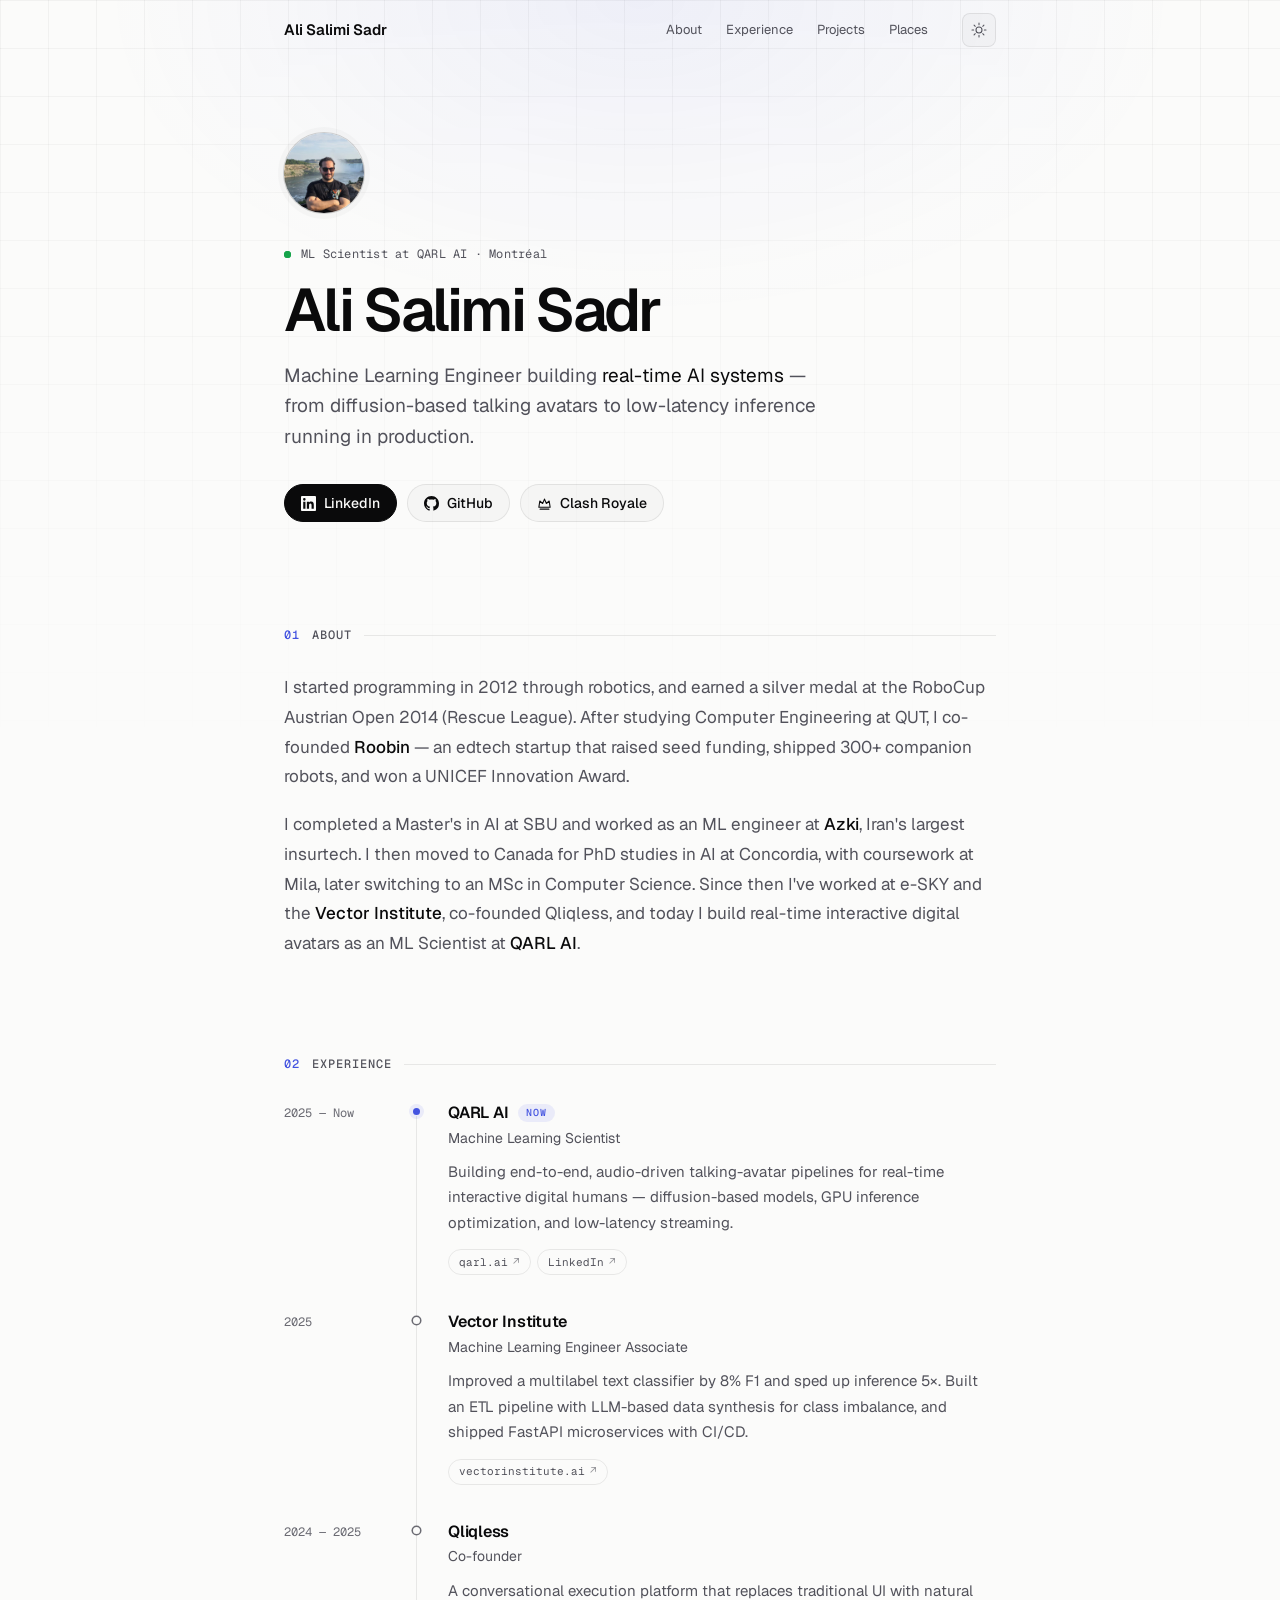
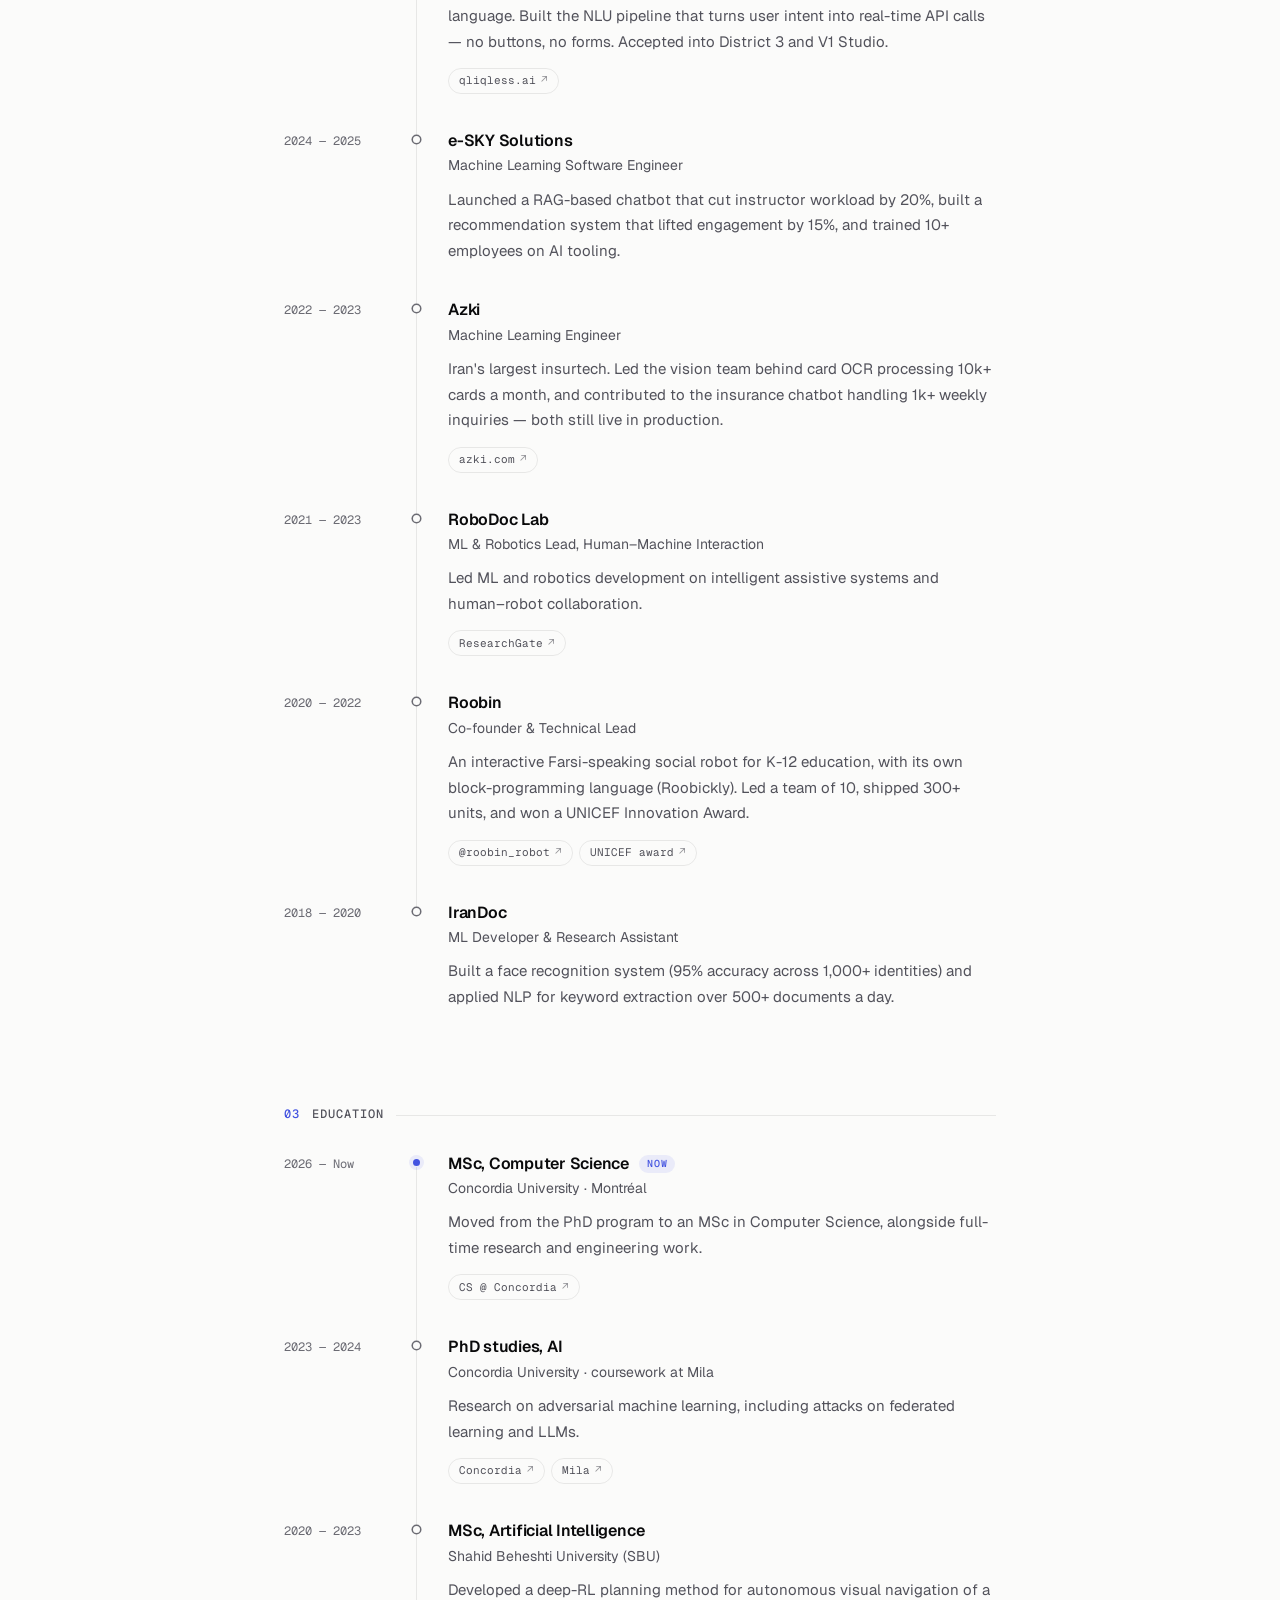
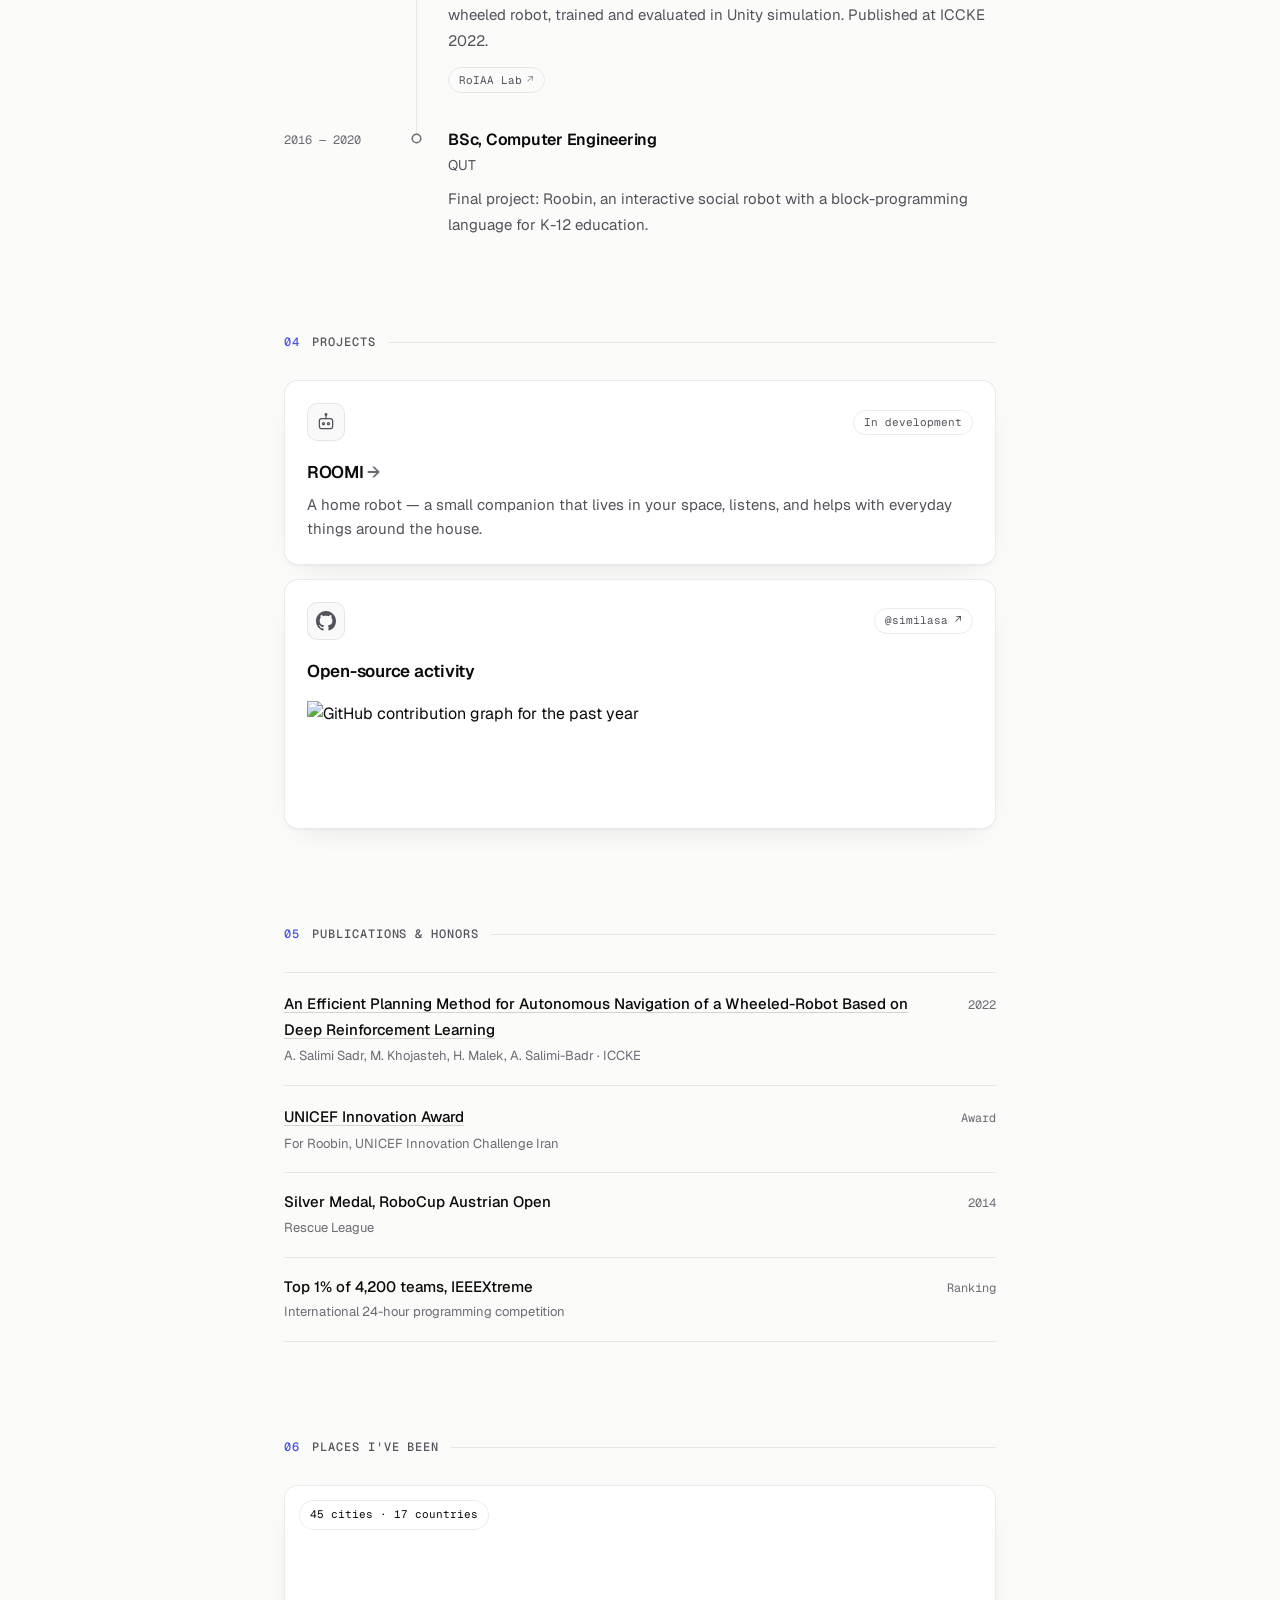
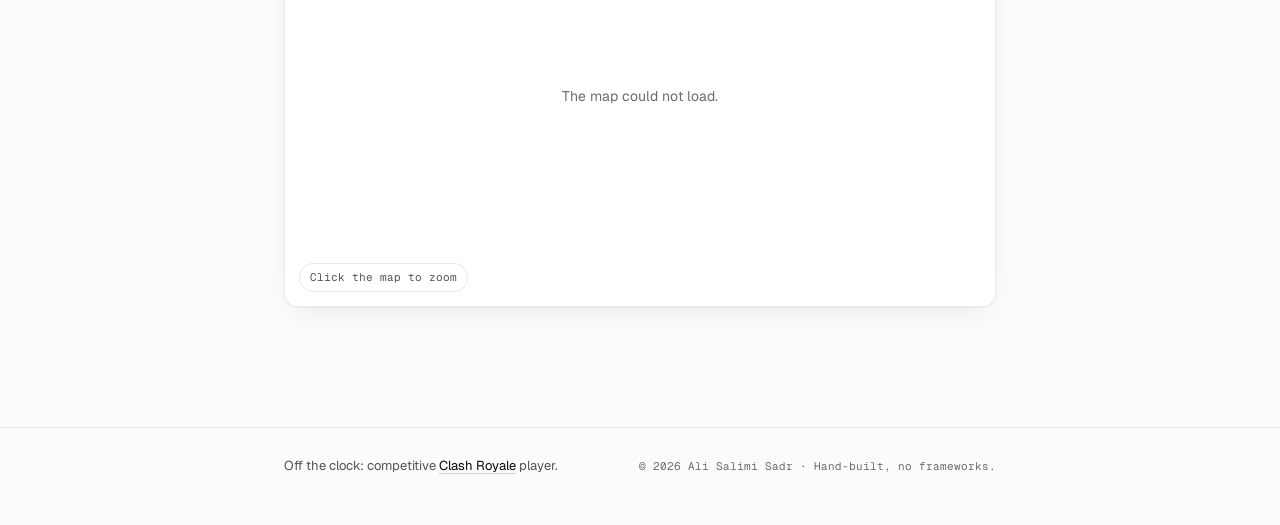
==== index.html @ 5fb998d2 "Put the Clash Royale link back in the hero Co-Authored-By: Claude Opus 5.5 <noreply@anthropic.com>" ====
<!DOCTYPE html>
<html lang="en">
<head>
  <meta charset="UTF-8" />
  <meta name="viewport" content="width=device-width, initial-scale=1.0" />
  <meta name="theme-color" content="#09090b" />
  <script src="theme.js"></script>

  <title>Ali Salimi Sadr — Machine Learning Engineer</title>
  <meta name="description" content="Ali Salimi Sadr is a Machine Learning Engineer building real-time AI systems — interactive avatars, low-latency inference, and production ML." />
  <meta name="author" content="Ali Salimi Sadr" />
  <meta name="robots" content="index, follow" />
  <link rel="canonical" href="https://similas.github.io/" />
  <link rel="icon" href="favicon.svg" type="image/svg+xml" />

  <meta property="og:title" content="Ali Salimi Sadr — Machine Learning Engineer" />
  <meta property="og:description" content="Building real-time AI systems — interactive avatars, low-latency inference, and production ML." />
  <meta property="og:type" content="website" />
  <meta property="og:url" content="https://similas.github.io/" />
  <meta property="og:site_name" content="Ali Salimi Sadr" />
  <meta property="og:image" content="https://similas.github.io/photo.jpg" />
  <meta name="twitter:card" content="summary" />
  <meta name="twitter:title" content="Ali Salimi Sadr — Machine Learning Engineer" />
  <meta name="twitter:description" content="Building real-time AI systems — interactive avatars, low-latency inference, and production ML." />
  <meta name="twitter:image" content="https://similas.github.io/photo.jpg" />

  <link rel="preconnect" href="https://fonts.googleapis.com" />
  <link rel="preconnect" href="https://fonts.gstatic.com" crossorigin />
  <link rel="stylesheet" href="https://fonts.googleapis.com/css2?family=Geist:wght@400;500;600;700&family=Geist+Mono:wght@400;500&display=swap" />
  <link rel="stylesheet" href="https://cdnjs.cloudflare.com/ajax/libs/leaflet/1.9.4/leaflet.min.css" />
  <link rel="stylesheet" href="styles.css" />

  <script type="application/ld+json">
  {
    "@context": "https://schema.org",
    "@type": "Person",
    "name": "Ali Salimi Sadr",
    "url": "https://similas.github.io/",
    "image": "https://similas.github.io/photo.jpg",
    "jobTitle": "Machine Learning Scientist",
    "worksFor": { "@type": "Organization", "name": "QARL AI", "url": "https://www.qarl.ai/" },
    "alumniOf": ["Shahid Beheshti University", "Concordia University"],
    "sameAs": [
      "https://github.com/similasa",
      "https://www.linkedin.com/in/ali-salimi-sadr"
    ],
    "knowsAbout": ["Machine Learning", "Real-time AI Systems", "Low-latency Inference", "Production ML", "Talking Avatars", "Diffusion Models"]
  }
  </script>
</head>
<body>

  <a class="skip-link" href="#main">Skip to content</a>

  <header class="nav">
    <div class="wrap nav-inner">
      <a class="nav-name" href="#top">Ali Salimi Sadr</a>
      <nav class="nav-links" aria-label="Sections">
        <a href="#about">About</a>
        <a href="#experience">Experience</a>
        <a href="#projects">Projects</a>
        <a href="#places">Places</a>
      </nav>
      <button class="icon-btn theme-toggle" id="themeToggle" type="button" aria-label="Toggle color theme">
        <svg class="icon-sun" width="16" height="16" viewBox="0 0 24 24" fill="none" stroke="currentColor" stroke-width="1.6" stroke-linecap="round" stroke-linejoin="round" aria-hidden="true"><circle cx="12" cy="12" r="4.5"/><path d="M12 1.5v2.5M12 20v2.5M4.6 4.6l1.8 1.8M17.6 17.6l1.8 1.8M1.5 12H4M20 12h2.5M4.6 19.4l1.8-1.8M17.6 6.4l1.8-1.8"/></svg>
        <svg class="icon-moon" width="16" height="16" viewBox="0 0 24 24" fill="none" stroke="currentColor" stroke-width="1.6" stroke-linecap="round" stroke-linejoin="round" aria-hidden="true"><path d="M21 12.79A9 9 0 1 1 11.21 3 7 7 0 0 0 21 12.79z"/></svg>
      </button>
    </div>
  </header>

  <main id="main" class="wrap">

    <!-- Hero -->
    <section class="hero" id="top">
      <img class="hero-avatar" src="photo.jpg" alt="Portrait of Ali Salimi Sadr" width="80" height="80" />
      <p class="status"><span class="live-dot" aria-hidden="true"></span>ML Scientist at QARL AI · Montréal</p>
      <h1>Ali Salimi Sadr</h1>
      <p class="hero-lede">
        Machine Learning Engineer building <em>real-time AI systems</em> — from diffusion-based
        talking avatars to low-latency inference running in production.
      </p>
      <div class="hero-actions">
        <a class="btn btn-primary" href="https://www.linkedin.com/in/ali-salimi-sadr" target="_blank" rel="noreferrer">
          <svg width="15" height="15" viewBox="0 0 24 24" fill="currentColor" aria-hidden="true"><path d="M20.447 20.452h-3.554v-5.569c0-1.328-.027-3.037-1.852-3.037-1.853 0-2.136 1.445-2.136 2.939v5.667H9.351V9h3.414v1.561h.046c.477-.9 1.637-1.85 3.37-1.85 3.601 0 4.267 2.37 4.267 5.455v6.286zM5.337 7.433a2.062 2.062 0 0 1-2.063-2.065 2.064 2.064 0 1 1 2.063 2.065zm1.782 13.019H3.555V9h3.564v11.452zM22.225 0H1.771C.792 0 0 .774 0 1.729v20.542C0 23.227.792 24 1.771 24h20.451C23.2 24 24 23.227 24 22.271V1.729C24 .774 23.2 0 22.222 0h.003z"/></svg>
          LinkedIn
        </a>
        <a class="btn" href="https://github.com/similasa" target="_blank" rel="noreferrer">
          <svg width="15" height="15" viewBox="0 0 24 24" fill="currentColor" aria-hidden="true"><path d="M12 0C5.37 0 0 5.37 0 12c0 5.31 3.435 9.795 8.205 11.385.6.105.825-.255.825-.57 0-.285-.015-1.23-.015-2.235-3.015.555-3.795-.735-4.035-1.41-.135-.345-.72-1.41-1.23-1.695-.42-.225-1.02-.78-.015-.795.945-.015 1.62.87 1.845 1.23 1.08 1.815 2.805 1.305 3.495.99.105-.78.42-1.305.765-1.605-2.67-.3-5.46-1.335-5.46-5.925 0-1.305.465-2.385 1.23-3.225-.12-.3-.54-1.53.12-3.18 0 0 1.005-.315 3.3 1.23.96-.27 1.98-.405 3-.405s2.04.135 3 .405c2.295-1.56 3.3-1.23 3.3-1.23.66 1.65.24 2.88.12 3.18.765.84 1.23 1.905 1.23 3.225 0 4.605-2.805 5.625-5.475 5.925.435.375.81 1.095.81 2.22 0 1.605-.015 2.895-.015 3.3 0 .315.225.69.825.57A12.02 12.02 0 0 0 24 12c0-6.63-5.37-12-12-12z"/></svg>
          GitHub
        </a>
        <a class="btn" href="https://royaleapi.com/player/asadr07" target="_blank" rel="noreferrer" title="Competitive Clash Royale player">
          <svg width="15" height="15" viewBox="0 0 24 24" fill="none" stroke="currentColor" stroke-width="1.8" stroke-linecap="round" stroke-linejoin="round" aria-hidden="true"><path d="M3 18h18l-1.5-10-4.5 4-3-7-3 7-4.5-4z"/><path d="M5 21h14"/></svg>
          Clash Royale
        </a>
      </div>
    </section>

    <!-- About -->
    <section class="section" id="about">
      <h2 class="section-title"><span>01</span>About</h2>
      <div class="prose">
        <p>
          I started programming in 2012 through robotics, and earned a silver medal at the
          RoboCup Austrian Open 2014 (Rescue League). After studying Computer Engineering at QUT,
          I co-founded <strong>Roobin</strong> — an edtech startup that raised seed funding,
          shipped 300+ companion robots, and won a UNICEF Innovation Award.
        </p>
        <p>
          I completed a Master's in AI at SBU and worked as an ML engineer at <strong>Azki</strong>,
          Iran's largest insurtech. I then moved to Canada for PhD studies in AI at Concordia, with
          coursework at Mila, later switching to an MSc in Computer Science. Since then I've worked
          at e-SKY and the <strong>Vector Institute</strong>, co-founded Qliqless, and today I build
          real-time interactive digital avatars as an ML Scientist at <strong>QARL AI</strong>.
        </p>
      </div>
    </section>

    <!-- Experience -->
    <section class="section" id="experience">
      <h2 class="section-title"><span>02</span>Experience</h2>
      <ol class="timeline">

        <li class="tl-item is-current">
          <p class="tl-date">2025 — Now</p>
          <div class="tl-body">
            <h3>QARL AI <span class="badge-now">Now</span></h3>
            <p class="tl-role">Machine Learning Scientist</p>
            <p>Building end-to-end, audio-driven talking-avatar pipelines for real-time interactive digital humans — diffusion-based models, GPU inference optimization, and low-latency streaming.</p>
            <div class="chips">
              <a class="chip" href="https://www.qarl.ai/" target="_blank" rel="noreferrer">qarl.ai<span aria-hidden="true">↗</span></a>
              <a class="chip" href="https://www.linkedin.com/company/qarl" target="_blank" rel="noreferrer">LinkedIn<span aria-hidden="true">↗</span></a>
            </div>
          </div>
        </li>

        <li class="tl-item">
          <p class="tl-date">2025</p>
          <div class="tl-body">
            <h3>Vector Institute</h3>
            <p class="tl-role">Machine Learning Engineer Associate</p>
            <p>Improved a multilabel text classifier by 8% F1 and sped up inference 5×. Built an ETL pipeline with LLM-based data synthesis for class imbalance, and shipped FastAPI microservices with CI/CD.</p>
            <div class="chips">
              <a class="chip" href="https://vectorinstitute.ai/" target="_blank" rel="noreferrer">vectorinstitute.ai<span aria-hidden="true">↗</span></a>
            </div>
          </div>
        </li>

        <li class="tl-item">
          <p class="tl-date">2024 — 2025</p>
          <div class="tl-body">
            <h3>Qliqless</h3>
            <p class="tl-role">Co-founder</p>
            <p>A conversational execution platform that replaces traditional UI with natural language. Built the NLU pipeline that turns user intent into real-time API calls — no buttons, no forms. Accepted into District 3 and V1 Studio.</p>
            <div class="chips">
              <a class="chip" href="https://qliqless.ai" target="_blank" rel="noreferrer">qliqless.ai<span aria-hidden="true">↗</span></a>
            </div>
          </div>
        </li>

        <li class="tl-item">
          <p class="tl-date">2024 — 2025</p>
          <div class="tl-body">
            <h3>e-SKY Solutions</h3>
            <p class="tl-role">Machine Learning Software Engineer</p>
            <p>Launched a RAG-based chatbot that cut instructor workload by 20%, built a recommendation system that lifted engagement by 15%, and trained 10+ employees on AI tooling.</p>
          </div>
        </li>

        <li class="tl-item">
          <p class="tl-date">2022 — 2023</p>
          <div class="tl-body">
            <h3>Azki</h3>
            <p class="tl-role">Machine Learning Engineer</p>
            <p>Iran's largest insurtech. Led the vision team behind card OCR processing 10k+ cards a month, and contributed to the insurance chatbot handling 1k+ weekly inquiries — both still live in production.</p>
            <div class="chips">
              <a class="chip" href="https://azki.com" target="_blank" rel="noreferrer">azki.com<span aria-hidden="true">↗</span></a>
            </div>
          </div>
        </li>

        <li class="tl-item">
          <p class="tl-date">2021 — 2023</p>
          <div class="tl-body">
            <h3>RoboDoc Lab</h3>
            <p class="tl-role">ML &amp; Robotics Lead, Human–Machine Interaction</p>
            <p>Led ML and robotics development on intelligent assistive systems and human–robot collaboration.</p>
            <div class="chips">
              <a class="chip" href="https://www.researchgate.net/lab/RoboDoc-Human-and-Machine-Interaction-Lab-Azadeh-Mohebi" target="_blank" rel="noreferrer">ResearchGate<span aria-hidden="true">↗</span></a>
            </div>
          </div>
        </li>

        <li class="tl-item">
          <p class="tl-date">2020 — 2022</p>
          <div class="tl-body">
            <h3>Roobin</h3>
            <p class="tl-role">Co-founder &amp; Technical Lead</p>
            <p>An interactive Farsi-speaking social robot for K-12 education, with its own block-programming language (Roobickly). Led a team of 10, shipped 300+ units, and won a UNICEF Innovation Award.</p>
            <div class="chips">
              <a class="chip" href="https://www.instagram.com/roobin_robot" target="_blank" rel="noreferrer">@roobin_robot<span aria-hidden="true">↗</span></a>
              <a class="chip" href="https://www.unicef.org/iran/en/stories/unicef-innovation-challenge-iran-recognizes-top-innovative-solutions-during-covid-19" target="_blank" rel="noreferrer">UNICEF award<span aria-hidden="true">↗</span></a>
            </div>
          </div>
        </li>

        <li class="tl-item">
          <p class="tl-date">2018 — 2020</p>
          <div class="tl-body">
            <h3>IranDoc</h3>
            <p class="tl-role">ML Developer &amp; Research Assistant</p>
            <p>Built a face recognition system (95% accuracy across 1,000+ identities) and applied NLP for keyword extraction over 500+ documents a day.</p>
          </div>
        </li>

      </ol>
    </section>

    <!-- Education -->
    <section class="section" id="education">
      <h2 class="section-title"><span>03</span>Education</h2>
      <ol class="timeline">

        <li class="tl-item is-current">
          <p class="tl-date">2026 — Now</p>
          <div class="tl-body">
            <h3>MSc, Computer Science <span class="badge-now">Now</span></h3>
            <p class="tl-role">Concordia University · Montréal</p>
            <p>Moved from the PhD program to an MSc in Computer Science, alongside full-time research and engineering work.</p>
            <div class="chips">
              <a class="chip" href="https://www.concordia.ca/ginacody/computer-science-software-eng.html" target="_blank" rel="noreferrer">CS @ Concordia<span aria-hidden="true">↗</span></a>
            </div>
          </div>
        </li>

        <li class="tl-item">
          <p class="tl-date">2023 — 2024</p>
          <div class="tl-body">
            <h3>PhD studies, AI</h3>
            <p class="tl-role">Concordia University · coursework at Mila</p>
            <p>Research on adversarial machine learning, including attacks on federated learning and LLMs.</p>
            <div class="chips">
              <a class="chip" href="https://www.concordia.ca/ginacody/information-systems-engineering.html" target="_blank" rel="noreferrer">Concordia<span aria-hidden="true">↗</span></a>
              <a class="chip" href="https://mila.quebec/en" target="_blank" rel="noreferrer">Mila<span aria-hidden="true">↗</span></a>
            </div>
          </div>
        </li>

        <li class="tl-item">
          <p class="tl-date">2020 — 2023</p>
          <div class="tl-body">
            <h3>MSc, Artificial Intelligence</h3>
            <p class="tl-role">Shahid Beheshti University (SBU)</p>
            <p>Developed a deep-RL planning method for autonomous visual navigation of a wheeled robot, trained and evaluated in Unity simulation. Published at ICCKE 2022.</p>
            <div class="chips">
              <a class="chip" href="https://www.researchgate.net/lab/RoIAA-Robotics-Intelligent-Autonomous-Agents-Armin-Salimi-Badr" target="_blank" rel="noreferrer">RoIAA Lab<span aria-hidden="true">↗</span></a>
            </div>
          </div>
        </li>

        <li class="tl-item">
          <p class="tl-date">2016 — 2020</p>
          <div class="tl-body">
            <h3>BSc, Computer Engineering</h3>
            <p class="tl-role">QUT</p>
            <p>Final project: Roobin, an interactive social robot with a block-programming language for K-12 education.</p>
          </div>
        </li>

      </ol>
    </section>

    <!-- Projects -->
    <section class="section" id="projects">
      <h2 class="section-title"><span>04</span>Projects</h2>
      <div class="cards">
        <a class="card card-link" href="roomi/">
          <div class="card-head">
            <span class="card-icon" aria-hidden="true">
              <svg width="20" height="20" viewBox="0 0 24 24" fill="none" stroke="currentColor" stroke-width="1.5" stroke-linecap="round" stroke-linejoin="round"><rect x="4" y="8" width="16" height="12" rx="3"/><circle cx="9" cy="14" r="1.25"/><circle cx="15" cy="14" r="1.25"/><path d="M12 4v4"/><circle cx="12" cy="3" r="1"/></svg>
            </span>
            <span class="pill">In development</span>
          </div>
          <h3>ROOMI <span class="arrow" aria-hidden="true">→</span></h3>
          <p>A home robot — a small companion that lives in your space, listens, and helps with everyday things around the house.</p>
        </a>

        <div class="card">
          <div class="card-head">
            <span class="card-icon" aria-hidden="true">
              <svg width="20" height="20" viewBox="0 0 24 24" fill="currentColor"><path d="M12 0C5.37 0 0 5.37 0 12c0 5.31 3.435 9.795 8.205 11.385.6.105.825-.255.825-.57 0-.285-.015-1.23-.015-2.235-3.015.555-3.795-.735-4.035-1.41-.135-.345-.72-1.41-1.23-1.695-.42-.225-1.02-.78-.015-.795.945-.015 1.62.87 1.845 1.23 1.08 1.815 2.805 1.305 3.495.99.105-.78.42-1.305.765-1.605-2.67-.3-5.46-1.335-5.46-5.925 0-1.305.465-2.385 1.23-3.225-.12-.3-.54-1.53.12-3.18 0 0 1.005-.315 3.3 1.23.96-.27 1.98-.405 3-.405s2.04.135 3 .405c2.295-1.56 3.3-1.23 3.3-1.23.66 1.65.24 2.88.12 3.18.765.84 1.23 1.905 1.23 3.225 0 4.605-2.805 5.625-5.475 5.925.435.375.81 1.095.81 2.22 0 1.605-.015 2.895-.015 3.3 0 .315.225.69.825.57A12.02 12.02 0 0 0 24 12c0-6.63-5.37-12-12-12z"/></svg>
            </span>
            <a class="pill pill-link" href="https://github.com/similasa" target="_blank" rel="noreferrer">@similasa ↗</a>
          </div>
          <h3>Open-source activity</h3>
          <div class="gh-chart-wrap">
            <img class="gh-chart" src="https://ghchart.rshah.org/similasa" alt="GitHub contribution graph for the past year" loading="lazy" width="663" height="104" />
          </div>
        </div>
      </div>
    </section>

    <!-- Publications & honors -->
    <section class="section" id="publications">
      <h2 class="section-title"><span>05</span>Publications &amp; Honors</h2>
      <ul class="rows">
        <li class="row">
          <div>
            <a class="row-title" href="https://ieeexplore.ieee.org/document/9960115" target="_blank" rel="noreferrer">An Efficient Planning Method for Autonomous Navigation of a Wheeled-Robot Based on Deep Reinforcement Learning</a>
            <p class="row-sub">A. Salimi Sadr, M. Khojasteh, H. Malek, A. Salimi-Badr · ICCKE</p>
          </div>
          <span class="row-meta">2022</span>
        </li>
        <li class="row">
          <div>
            <a class="row-title" href="https://www.unicef.org/iran/en/stories/unicef-innovation-challenge-iran-recognizes-top-innovative-solutions-during-covid-19" target="_blank" rel="noreferrer">UNICEF Innovation Award</a>
            <p class="row-sub">For Roobin, UNICEF Innovation Challenge Iran</p>
          </div>
          <span class="row-meta">Award</span>
        </li>
        <li class="row">
          <div>
            <p class="row-title">Silver Medal, RoboCup Austrian Open</p>
            <p class="row-sub">Rescue League</p>
          </div>
          <span class="row-meta">2014</span>
        </li>
        <li class="row">
          <div>
            <p class="row-title">Top 1% of 4,200 teams, IEEEXtreme</p>
            <p class="row-sub">International 24-hour programming competition</p>
          </div>
          <span class="row-meta">Ranking</span>
        </li>
      </ul>
    </section>

    <!-- Places -->
    <section class="section" id="places">
      <h2 class="section-title"><span>06</span>Places I've been</h2>
      <div class="map-card">
        <div id="map" class="map" role="region" aria-label="Interactive map of places I've been"></div>
        <p class="map-count" id="mapCount" aria-live="polite"></p>
        <p class="map-hint">Click the map to zoom</p>
      </div>
    </section>

  </main>

  <footer class="footer">
    <div class="wrap footer-inner">
      <p>
        Off the clock: competitive
        <a href="https://royaleapi.com/player/asadr07" target="_blank" rel="noreferrer">Clash Royale</a> player.
      </p>
      <p class="footer-meta">© <span id="year">2026</span> Ali Salimi Sadr · Hand-built, no frameworks.</p>
    </div>
  </footer>

  <script src="places.js"></script>
  <script src="https://cdnjs.cloudflare.com/ajax/libs/leaflet/1.9.4/leaflet.min.js"></script>
  <script src="https://cdn.jsdelivr.net/npm/topojson-client@3.1.0/dist/topojson-client.min.js"></script>
  <script src="map.js"></script>
</body>
</html>
---- styles.css ----
/* ─────────────────────────────────────────────
   Tokens
   Dark is the default; light is applied by theme.js
   (stored choice, else the OS preference).
   ───────────────────────────────────────────── */

:root {
  --bg: #09090b;
  --bg-elev: #111114;
  --surface: rgba(255, 255, 255, 0.03);
  --surface-hover: rgba(255, 255, 255, 0.055);
  --border: rgba(255, 255, 255, 0.08);
  --border-strong: rgba(255, 255, 255, 0.16);
  --text: #ededef;
  --text-2: #a1a1aa;
  --text-3: #85858f;
  --accent: #8b9cff;
  --accent-soft: rgba(139, 156, 255, 0.14);
  --live: #4ade80;
  --grid-line: rgba(255, 255, 255, 0.035);
  --glow: rgba(120, 140, 255, 0.10);
  --shadow: 0 1px 0 rgba(255, 255, 255, 0.04) inset, 0 12px 32px -12px rgba(0, 0, 0, 0.6);
  --sea: #0c0c0f;
  --land: #1b1b20;
  --land-stroke: #2c2c33;
  --land-visited: #2a2f52;

  --font-sans: "Geist", -apple-system, BlinkMacSystemFont, "Segoe UI", Helvetica, Arial, sans-serif;
  --font-mono: "Geist Mono", ui-monospace, SFMono-Regular, Menlo, monospace;

  --radius: 14px;
  --radius-sm: 8px;
  --ease: cubic-bezier(0.2, 0.7, 0.2, 1);
  --t: 220ms var(--ease);

  color-scheme: dark;
}

:root[data-theme="light"] {
  --bg: #fbfbfa;
  --bg-elev: #ffffff;
  --surface: rgba(0, 0, 0, 0.022);
  --surface-hover: rgba(0, 0, 0, 0.045);
  --border: rgba(0, 0, 0, 0.08);
  --border-strong: rgba(0, 0, 0, 0.16);
  --text: #0a0a0b;
  --text-2: #52525b;
  --text-3: #6b6b73;
  --accent: #4353e0;
  --accent-soft: rgba(67, 83, 224, 0.09);
  --live: #16a34a;
  --grid-line: rgba(0, 0, 0, 0.04);
  --glow: rgba(67, 83, 224, 0.07);
  --shadow: 0 1px 2px rgba(0, 0, 0, 0.04), 0 12px 32px -16px rgba(0, 0, 0, 0.12);
  --sea: #eef0f4;
  --land: #ffffff;
  --land-stroke: #d6d8de;
  --land-visited: #dfe3fb;

  color-scheme: light;
}

/* ── Base ── */

*,
*::before,
*::after {
  box-sizing: border-box;
  margin: 0;
  padding: 0;
}

html {
  -webkit-font-smoothing: antialiased;
  -moz-osx-font-smoothing: grayscale;
  text-rendering: optimizeLegibility;
  scroll-behavior: smooth;
  scroll-padding-top: 80px;
}

body {
  font-family: var(--font-sans);
  font-size: 16px;
  line-height: 1.6;
  background: var(--bg);
  color: var(--text);
  min-height: 100vh;
  overflow-x: hidden;
  transition: background-color var(--t), color var(--t);
}

/* Faint engineering grid + glow, fading out below the hero */
body::before {
  content: "";
  position: absolute;
  inset: 0 0 auto 0;
  height: 900px;
  z-index: -1;
  pointer-events: none;
  background:
    radial-gradient(ellipse 60% 50% at 50% 0%, var(--glow), transparent 70%),
    linear-gradient(var(--grid-line) 1px, transparent 1px) 0 0 / 48px 48px,
    linear-gradient(90deg, var(--grid-line) 1px, transparent 1px) 0 0 / 48px 48px;
  -webkit-mask-image: linear-gradient(to bottom, #000 0%, transparent 85%);
  mask-image: linear-gradient(to bottom, #000 0%, transparent 85%);
}

::selection {
  background: var(--accent-soft);
  color: var(--text);
}

a {
  color: inherit;
}

:focus-visible {
  outline: 2px solid var(--accent);
  outline-offset: 3px;
  border-radius: 6px;
}

.wrap {
  width: 100%;
  max-width: 760px;
  margin: 0 auto;
  padding: 0 24px;
}

.skip-link {
  position: absolute;
  left: 16px;
  top: -48px;
  z-index: 100;
  padding: 8px 14px;
  border-radius: var(--radius-sm);
  background: var(--text);
  color: var(--bg);
  font-size: 0.875rem;
  text-decoration: none;
  transition: top var(--t);
}

.skip-link:focus {
  top: 12px;
}

/* ── Nav ── */

.nav {
  position: sticky;
  top: 0;
  z-index: 50;
  border-bottom: 1px solid transparent;
  transition: background-color var(--t), border-color var(--t), backdrop-filter var(--t);
}

.nav.is-scrolled {
  background: color-mix(in srgb, var(--bg) 78%, transparent);
  border-bottom-color: var(--border);
  -webkit-backdrop-filter: saturate(180%) blur(14px);
  backdrop-filter: saturate(180%) blur(14px);
}

.nav-inner {
  height: 60px;
  display: flex;
  align-items: center;
  gap: 24px;
}

.nav-name {
  font-weight: 600;
  font-size: 0.9375rem;
  letter-spacing: -0.01em;
  text-decoration: none;
  margin-right: auto;
  opacity: 0;
  transform: translateY(4px);
  transition: opacity var(--t), transform var(--t);
}

.nav.is-scrolled .nav-name {
  opacity: 1;
  transform: none;
}

.nav-links {
  display: flex;
  gap: 4px;
}

.nav-links a {
  padding: 6px 10px;
  border-radius: var(--radius-sm);
  font-size: 0.8125rem;
  color: var(--text-2);
  text-decoration: none;
  transition: color var(--t), background-color var(--t);
}

.nav-links a:hover {
  color: var(--text);
  background: var(--surface-hover);
}

.icon-btn {
  appearance: none;
  display: inline-grid;
  place-items: center;
  width: 34px;
  height: 34px;
  border: 1px solid var(--border);
  border-radius: var(--radius-sm);
  background: var(--surface);
  color: var(--text-2);
  cursor: pointer;
  transition: color var(--t), border-color var(--t), background-color var(--t);
}

.icon-btn:hover {
  color: var(--text);
  border-color: var(--border-strong);
}

.icon-sun { display: none; }
:root[data-theme="light"] .icon-sun { display: block; }
:root[data-theme="light"] .icon-moon { display: none; }

/* ── Hero ── */

.hero {
  padding: 72px 0 8px;
}

.hero-avatar {
  width: 80px;
  height: 80px;
  border-radius: 50%;
  object-fit: cover;
  display: block;
  box-shadow: 0 0 0 1px var(--border-strong), 0 0 0 6px var(--surface);
}

.status {
  display: inline-flex;
  align-items: center;
  gap: 10px;
  margin-top: 32px;
  font-family: var(--font-mono);
  font-size: 0.75rem;
  letter-spacing: 0.02em;
  color: var(--text-2);
}

.live-dot {
  position: relative;
  width: 7px;
  height: 7px;
  border-radius: 50%;
  background: var(--live);
}

.live-dot::after {
  content: "";
  position: absolute;
  inset: 0;
  border-radius: 50%;
  background: var(--live);
  animation: ping 2.4s var(--ease) infinite;
}

@keyframes ping {
  0% { transform: scale(1); opacity: 0.6; }
  80%, 100% { transform: scale(3); opacity: 0; }
}

.hero h1 {
  margin-top: 14px;
  font-size: clamp(2.5rem, 7vw, 3.75rem);
  font-weight: 600;
  letter-spacing: -0.045em;
  line-height: 1.02;
}

.hero-lede {
  margin-top: 20px;
  max-width: 560px;
  font-size: clamp(1.0625rem, 2.2vw, 1.1875rem);
  line-height: 1.6;
  color: var(--text-2);
}

.hero-lede em {
  font-style: normal;
  color: var(--text);
}

.hero-actions {
  display: flex;
  flex-wrap: wrap;
  gap: 10px;
  margin-top: 32px;
}

.btn {
  display: inline-flex;
  align-items: center;
  gap: 8px;
  height: 38px;
  padding: 0 16px;
  border: 1px solid var(--border);
  border-radius: 999px;
  background: var(--surface);
  color: var(--text);
  font-size: 0.875rem;
  font-weight: 500;
  text-decoration: none;
  transition: border-color var(--t), background-color var(--t), transform var(--t);
}

.btn:hover {
  border-color: var(--border-strong);
  background: var(--surface-hover);
  transform: translateY(-1px);
}

.btn-primary {
  background: var(--text);
  border-color: var(--text);
  color: var(--bg);
}

.btn-primary:hover {
  background: var(--text);
  opacity: 0.88;
}

/* ── Sections ── */

.section {
  padding-top: 96px;
}

.section-title {
  display: flex;
  align-items: center;
  gap: 12px;
  margin-bottom: 28px;
  font-family: var(--font-mono);
  font-size: 0.75rem;
  font-weight: 500;
  letter-spacing: 0.08em;
  text-transform: uppercase;
  color: var(--text-2);
}

.section-title span {
  color: var(--accent);
}

.section-title::after {
  content: "";
  flex: 1;
  height: 1px;
  background: var(--border);
}

.prose p {
  font-size: 1.0625rem;
  line-height: 1.75;
  color: var(--text-2);
}

.prose p + p {
  margin-top: 18px;
}

.prose strong {
  font-weight: 500;
  color: var(--text);
}

/* ── Timeline (experience & education) ── */

.timeline {
  list-style: none;
  position: relative;
}

.tl-item {
  position: relative;
  display: grid;
  grid-template-columns: 120px 1fr;
  gap: 24px;
  padding: 0 0 36px;
}

.tl-item:last-child {
  padding-bottom: 0;
}

/* Rail */
.tl-item::before {
  content: "";
  position: absolute;
  left: 132px;
  top: 14px;
  bottom: -6px;
  width: 1px;
  background: var(--border);
}

.tl-item:last-child::before {
  display: none;
}

/* Node */
.tl-item::after {
  content: "";
  position: absolute;
  left: 129px;
  top: 6px;
  width: 7px;
  height: 7px;
  border-radius: 50%;
  background: var(--bg);
  box-shadow: 0 0 0 1.5px var(--text-3);
}

.tl-item.is-current::after {
  background: var(--accent);
  box-shadow: 0 0 0 4px var(--accent-soft);
}

.tl-date {
  font-family: var(--font-mono);
  font-size: 0.75rem;
  color: var(--text-3);
  padding-top: 2px;
  white-space: nowrap;
}

.tl-body {
  padding-left: 20px;
}

.tl-body h3 {
  display: flex;
  align-items: center;
  gap: 10px;
  font-size: 1rem;
  font-weight: 600;
  letter-spacing: -0.015em;
  line-height: 1.4;
}

.tl-role {
  margin-top: 2px;
  font-size: 0.875rem;
  color: var(--text-2);
}

.tl-body > p:not(.tl-role) {
  margin-top: 10px;
  font-size: 0.9375rem;
  line-height: 1.7;
  color: var(--text-2);
}

.badge-now {
  font-family: var(--font-mono);
  font-size: 0.625rem;
  font-weight: 500;
  letter-spacing: 0.08em;
  text-transform: uppercase;
  color: var(--accent);
  background: var(--accent-soft);
  border-radius: 999px;
  padding: 2px 8px;
}

.chips {
  display: flex;
  flex-wrap: wrap;
  gap: 6px;
  margin-top: 14px;
}

.chip {
  display: inline-flex;
  align-items: center;
  gap: 5px;
  height: 26px;
  padding: 0 10px;
  border: 1px solid var(--border);
  border-radius: 999px;
  font-family: var(--font-mono);
  font-size: 0.6875rem;
  color: var(--text-2);
  text-decoration: none;
  transition: color var(--t), border-color var(--t), background-color var(--t);
}

.chip span {
  opacity: 0.6;
  transition: transform var(--t), opacity var(--t);
}

.chip:hover {
  color: var(--text);
  border-color: var(--border-strong);
  background: var(--surface-hover);
}

.chip:hover span {
  opacity: 1;
  transform: translate(1px, -1px);
}

/* ── Cards ── */

.cards {
  display: grid;
  grid-template-columns: minmax(0, 1fr);
  gap: 14px;
}

.card {
  display: block;
  padding: 22px;
  border: 1px solid var(--border);
  border-radius: var(--radius);
  background: var(--bg-elev);
  box-shadow: var(--shadow);
  text-decoration: none;
  transition: border-color var(--t), transform var(--t);
}

.card-link:hover {
  border-color: var(--border-strong);
  transform: translateY(-2px);
}

.card-head {
  display: flex;
  align-items: center;
  justify-content: space-between;
  margin-bottom: 18px;
}

.card-icon {
  display: inline-grid;
  place-items: center;
  width: 38px;
  height: 38px;
  border: 1px solid var(--border);
  border-radius: 10px;
  background: var(--surface);
  color: var(--text-2);
}

.pill {
  font-family: var(--font-mono);
  font-size: 0.6875rem;
  color: var(--text-2);
  border: 1px solid var(--border);
  border-radius: 999px;
  padding: 3px 10px;
  text-decoration: none;
}

.pill-link:hover {
  color: var(--text);
  border-color: var(--border-strong);
}

.card h3 {
  font-size: 1.0625rem;
  font-weight: 600;
  letter-spacing: -0.015em;
}

.card .arrow {
  display: inline-block;
  color: var(--text-3);
  transition: transform var(--t), color var(--t);
}

.card-link:hover .arrow {
  color: var(--text);
  transform: translateX(3px);
}

.card p {
  margin-top: 6px;
  font-size: 0.9375rem;
  line-height: 1.65;
  color: var(--text-2);
}

.gh-chart-wrap {
  margin-top: 16px;
  overflow-x: auto;
}

.gh-chart {
  display: block;
  width: 100%;
  min-width: 480px;
  height: auto;
}

:root:not([data-theme="light"]) .gh-chart {
  filter: invert(1) hue-rotate(180deg) brightness(0.95);
}

/* ── Rows (publications & honors) ── */

.rows {
  list-style: none;
  border-top: 1px solid var(--border);
}

.row {
  display: flex;
  justify-content: space-between;
  align-items: baseline;
  gap: 24px;
  padding: 18px 0;
  border-bottom: 1px solid var(--border);
}

.row-title {
  font-size: 0.9375rem;
  font-weight: 500;
  line-height: 1.5;
  color: var(--text);
  text-decoration: none;
}

a.row-title {
  background-image: linear-gradient(var(--border-strong), var(--border-strong));
  background-size: 100% 1px;
  background-position: 0 100%;
  background-repeat: no-repeat;
  transition: background-image var(--t);
}

a.row-title:hover {
  background-image: linear-gradient(var(--text), var(--text));
}

.row-sub {
  margin-top: 4px;
  font-size: 0.8125rem;
  color: var(--text-3);
}

.row-meta {
  flex-shrink: 0;
  font-family: var(--font-mono);
  font-size: 0.75rem;
  color: var(--text-3);
}

/* ── Places map ── */

.map-card {
  position: relative;
  border: 1px solid var(--border);
  border-radius: var(--radius);
  overflow: hidden;
  background: var(--bg-elev);
  box-shadow: var(--shadow);
}

.map {
  height: 420px;
  width: 100%;
  background: var(--bg-elev);
}

.map-count,
.map-hint {
  position: absolute;
  z-index: 500;
  font-family: var(--font-mono);
  font-size: 0.6875rem;
  pointer-events: none;
  padding: 5px 10px;
  border: 1px solid var(--border);
  border-radius: 999px;
  background: color-mix(in srgb, var(--bg-elev) 82%, transparent);
  -webkit-backdrop-filter: blur(8px);
  backdrop-filter: blur(8px);
}

.map-count {
  top: 14px;
  left: 14px;
  color: var(--text);
}

.map-hint {
  bottom: 14px;
  left: 14px;
  color: var(--text-2);
  transition: opacity var(--t);
}

.map-card.is-active .map-hint {
  opacity: 0;
}

.map-fallback {
  display: grid;
  place-items: center;
  height: 100%;
  color: var(--text-3);
  font-size: 0.875rem;
}

/* Leaflet overrides */

.leaflet-container {
  font-family: var(--font-sans);
  background: var(--sea);
}

/* CSS beats SVG presentation attributes, so the land follows the theme */
.leaflet-container path.land {
  fill: var(--land);
  stroke: var(--land-stroke);
  transition: fill var(--t), stroke var(--t);
}

.leaflet-container path.land.is-visited {
  fill: var(--land-visited);
}

/* No position rule on .pin: Leaflet positions markers absolutely, and
   overriding that stacks pins in normal flow and shifts each one down. */

.pin span {
  position: absolute;
  inset: 0;
  border-radius: 50%;
  background: var(--accent);
  box-shadow: 0 0 0 2px var(--bg-elev);
  transition: transform var(--t);
}

.pin.is-selected span::after {
  content: "";
  position: absolute;
  inset: 0;
  border-radius: 50%;
  background: var(--accent);
  animation: ping 2.2s var(--ease) infinite;
}

.pin:hover span,
.pin.is-selected span {
  transform: scale(1.35);
}

.leaflet-tooltip.city-tip {
  padding: 6px 10px;
  border: 1px solid var(--border-strong);
  border-radius: 8px;
  background: var(--bg-elev);
  color: var(--text);
  box-shadow: var(--shadow);
  font-size: 0.8125rem;
  font-weight: 500;
}

.city-tip small {
  display: block;
  font-family: var(--font-mono);
  font-size: 0.6875rem;
  font-weight: 400;
  color: var(--text-3);
}

.leaflet-tooltip-top.city-tip::before {
  border-top-color: var(--border-strong);
}

.leaflet-bar {
  border: 1px solid var(--border) !important;
  border-radius: 10px !important;
  overflow: hidden;
  box-shadow: var(--shadow) !important;
}

.leaflet-bar a,
.leaflet-bar a:hover {
  background: var(--bg-elev);
  color: var(--text);
  border-bottom-color: var(--border);
}

.leaflet-bar a:hover {
  background: var(--surface-hover);
}

.leaflet-control-attribution {
  background: color-mix(in srgb, var(--bg-elev) 80%, transparent) !important;
  color: var(--text-3) !important;
  font-size: 10px;
}

.leaflet-control-attribution a {
  color: var(--text-2) !important;
}

/* ── Footer ── */

.footer {
  margin-top: 120px;
  border-top: 1px solid var(--border);
}

.footer-inner {
  display: flex;
  justify-content: space-between;
  align-items: baseline;
  flex-wrap: wrap;
  gap: 8px 24px;
  padding-top: 28px;
  padding-bottom: 48px;
  font-size: 0.8125rem;
  color: var(--text-2);
}

.footer a {
  color: var(--text);
  text-underline-offset: 3px;
  text-decoration-color: var(--border-strong);
}

.footer a:hover {
  text-decoration-color: var(--text);
}

.footer-meta {
  font-family: var(--font-mono);
  font-size: 0.6875rem;
  color: var(--text-3);
}

/* ── Sub-pages (ROOMI, privacy policy) ── */

.subpage {
  max-width: 640px;
  margin: 0 auto;
  padding: 40px 24px 96px;
}

.subpage-nav {
  display: flex;
  align-items: center;
  justify-content: space-between;
  gap: 16px;
  margin-bottom: 72px;
}

.back-link {
  display: inline-flex;
  align-items: center;
  gap: 8px;
  color: var(--text-2);
  text-decoration: none;
  font-size: 0.875rem;
  font-weight: 500;
  transition: color var(--t);
}

.back-link:hover {
  color: var(--text);
}

.subpage .eyebrow {
  font-family: var(--font-mono);
  font-size: 0.75rem;
  letter-spacing: 0.08em;
  text-transform: uppercase;
  color: var(--accent);
}

.subpage h1 {
  margin-top: 12px;
  font-size: clamp(2.25rem, 6vw, 3rem);
  font-weight: 600;
  letter-spacing: -0.045em;
  line-height: 1.05;
}

.subpage .lede {
  margin-top: 16px;
  font-size: 1.1875rem;
  line-height: 1.6;
  color: var(--text-2);
}

.subpage h2 {
  display: flex;
  align-items: center;
  gap: 12px;
  margin: 56px 0 18px;
  font-family: var(--font-mono);
  font-size: 0.75rem;
  font-weight: 500;
  letter-spacing: 0.08em;
  text-transform: uppercase;
  color: var(--text-2);
}

.subpage h2::after {
  content: "";
  flex: 1;
  height: 1px;
  background: var(--border);
}

.subpage p,
.subpage li {
  font-size: 1rem;
  line-height: 1.75;
  color: var(--text-2);
}

.subpage > p {
  margin-top: 24px;
}

.subpage ul {
  list-style: none;
  display: grid;
  gap: 10px;
}

.subpage li {
  padding: 14px 16px 14px 44px;
  position: relative;
  border: 1px solid var(--border);
  border-radius: var(--radius-sm);
  background: var(--surface);
  color: var(--text);
  font-size: 0.9375rem;
}

.subpage li::before {
  content: "";
  position: absolute;
  left: 18px;
  top: 50%;
  width: 8px;
  height: 8px;
  margin-top: -4px;
  border-radius: 50%;
  background: var(--accent);
  box-shadow: 0 0 0 4px var(--accent-soft);
}

.subpage a:not(.back-link):not(.btn) {
  color: var(--text);
  text-underline-offset: 3px;
  text-decoration-color: var(--border-strong);
}

.subpage-actions {
  display: flex;
  flex-wrap: wrap;
  gap: 10px;
  margin-top: 48px;
}

.meta-note {
  font-family: var(--font-mono);
  font-size: 0.75rem !important;
  color: var(--text-3) !important;
}

.subpage-footer {
  margin-top: 72px;
  padding-top: 24px;
  border-top: 1px solid var(--border);
  font-size: 0.8125rem;
  color: var(--text-2);
}

/* ── Responsive ── */

@media (max-width: 720px) {
  .nav-links {
    display: none;
  }

  .nav-name {
    opacity: 1;
    transform: none;
  }

  .hero {
    padding-top: 48px;
  }

  .section {
    padding-top: 72px;
  }

  .tl-item {
    grid-template-columns: 1fr;
    gap: 4px;
    padding-left: 24px;
  }

  .tl-item::before {
    left: 3px;
    top: 14px;
  }

  .tl-item::after {
    left: 0;
    top: 6px;
  }

  .tl-body {
    padding-left: 0;
  }

  .tl-body h3 {
    flex-wrap: wrap;
  }

  .row {
    flex-direction: column;
    gap: 6px;
  }

  .map {
    height: 320px;
  }

  .footer {
    margin-top: 88px;
  }
}

@media (prefers-reduced-motion: reduce) {
  html {
    scroll-behavior: auto;
  }

  *,
  *::before,
  *::after {
    animation: none !important;
    transition: none !important;
  }
}
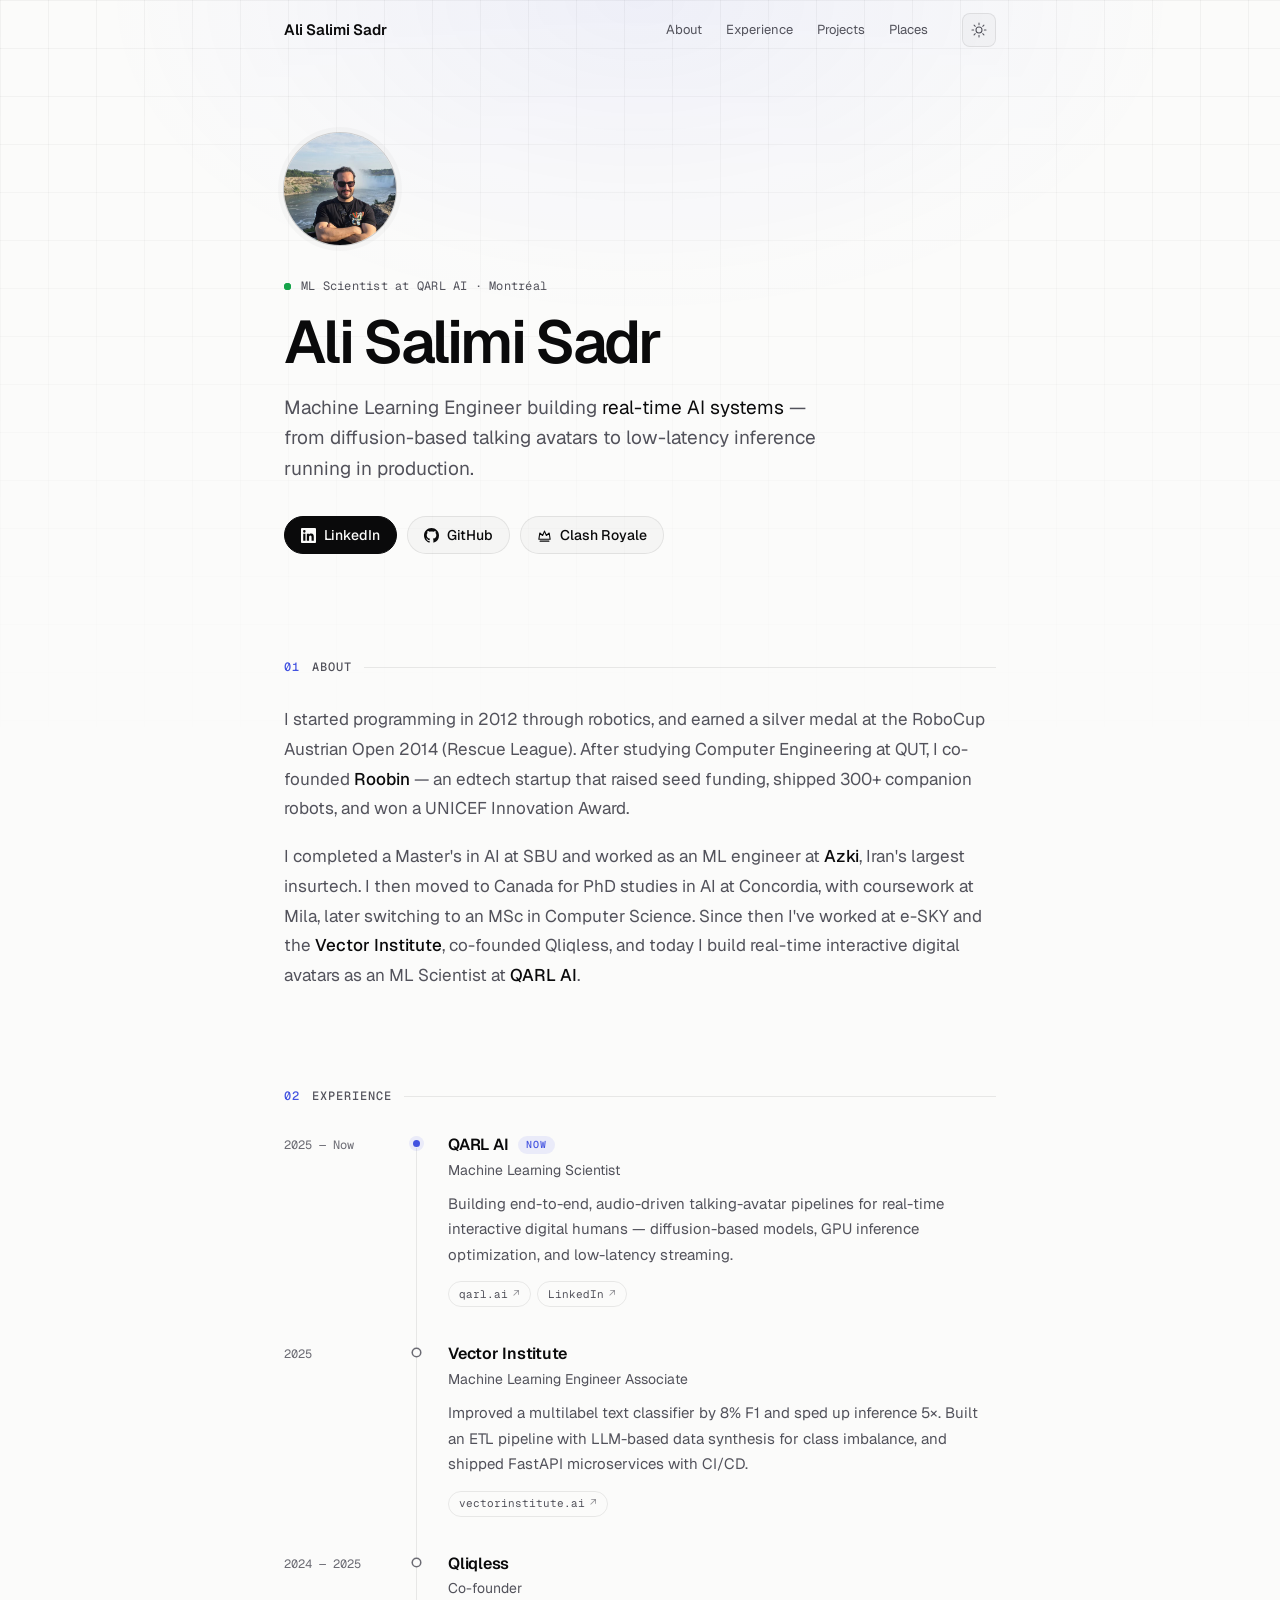
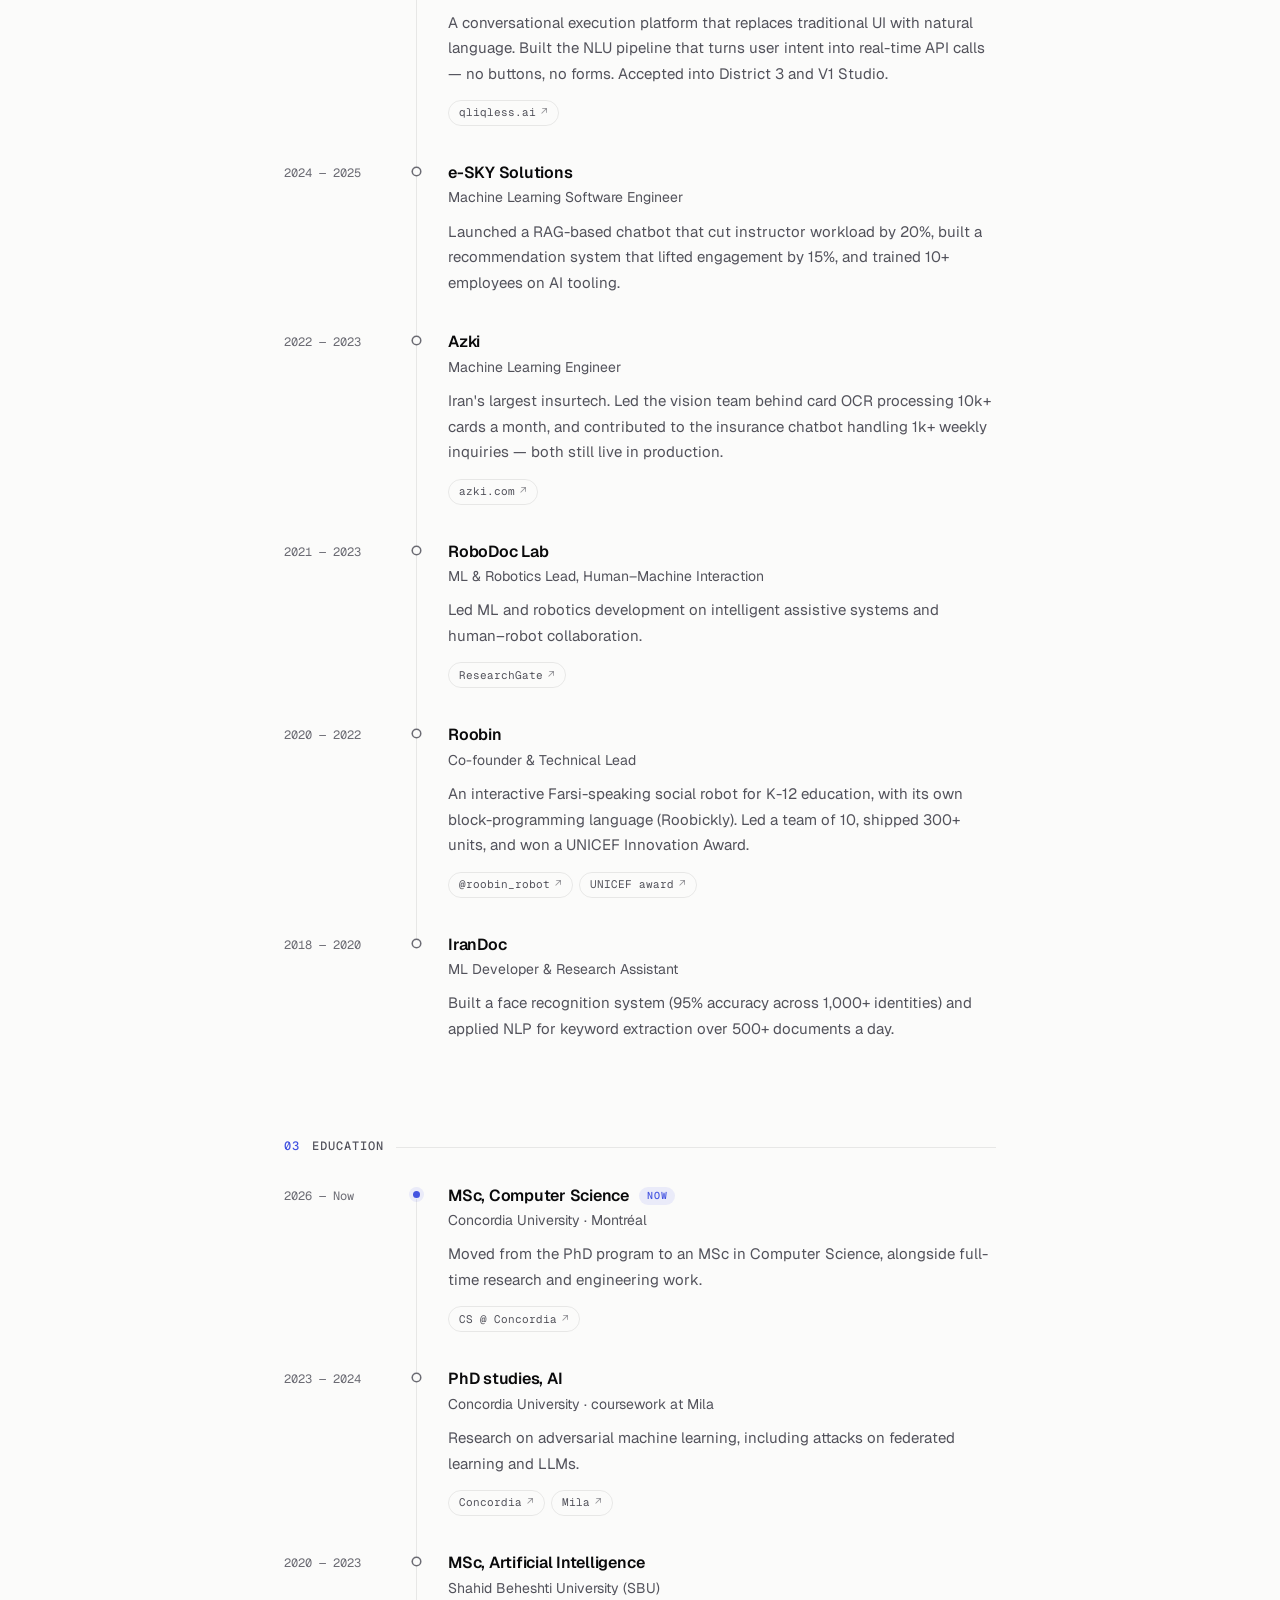
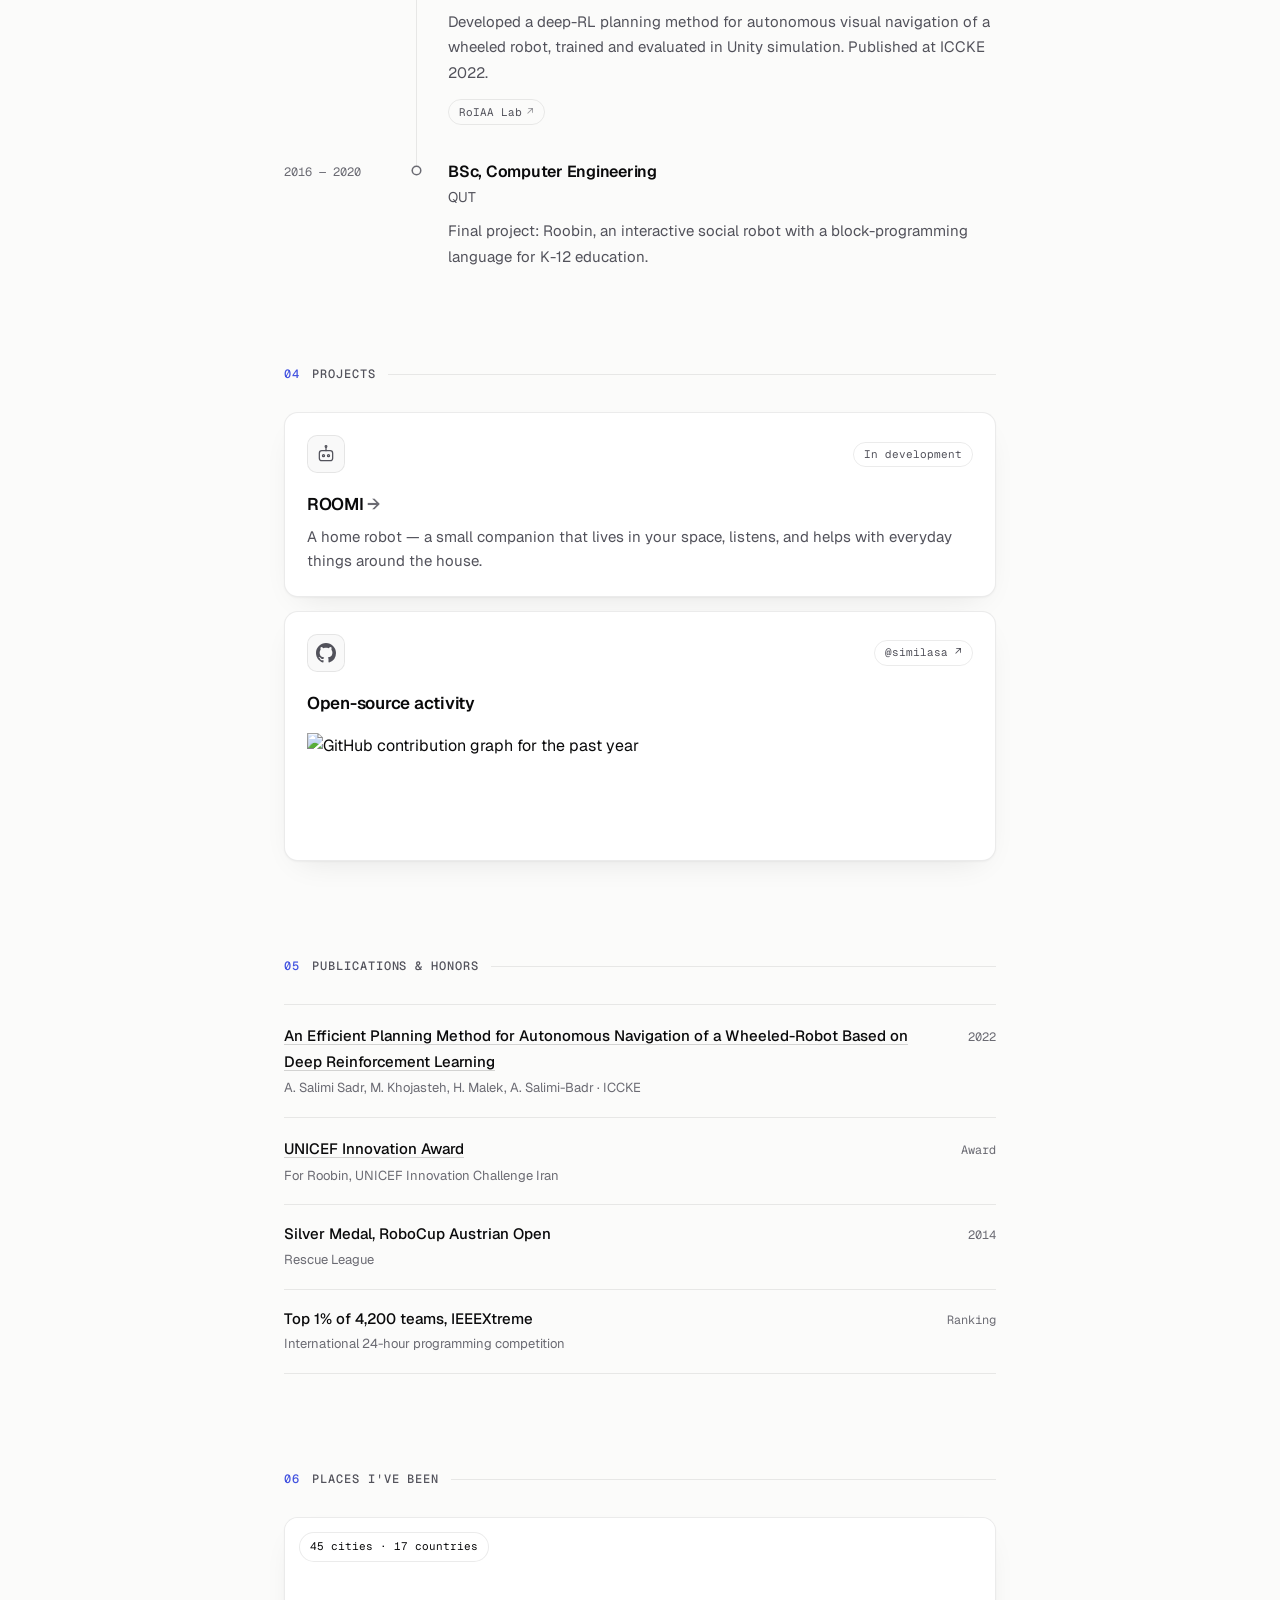
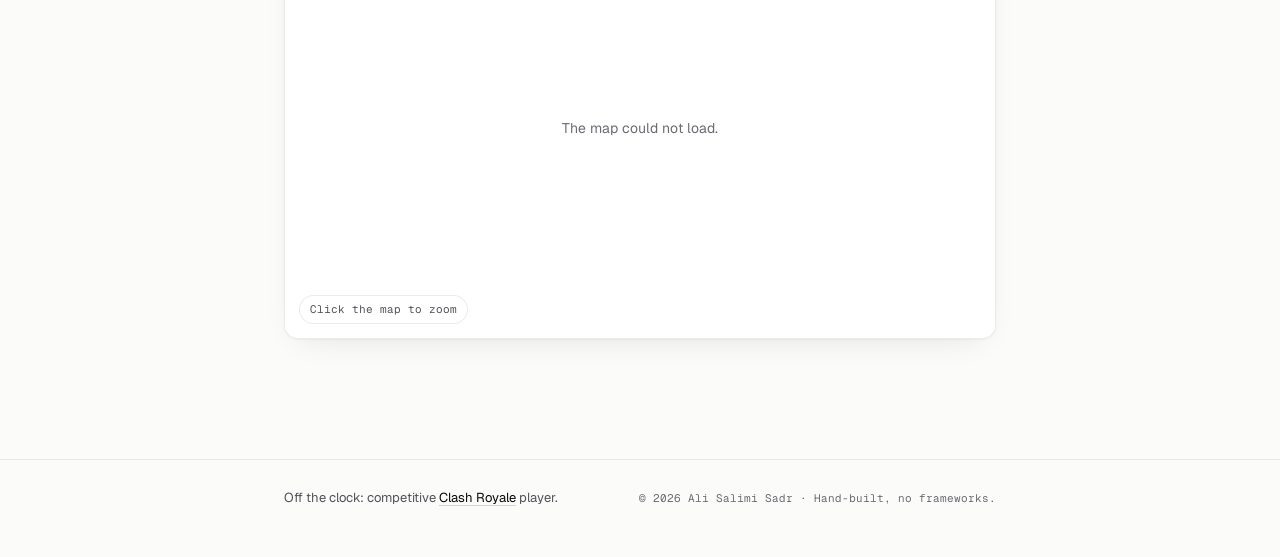
==== commit afccc4e5: "Enlarge hero photo to 112px Co-Authored-By: Claude Opus 5.5 <noreply@anthropic.com>" ====
--- a/index.html
+++ b/index.html
@@ -72,7 +72,7 @@
 
     <!-- Hero -->
     <section class="hero" id="top">
-      <img class="hero-avatar" src="photo.jpg" alt="Portrait of Ali Salimi Sadr" width="80" height="80" />
+      <img class="hero-avatar" src="photo.jpg" alt="Portrait of Ali Salimi Sadr" width="112" height="112" />
       <p class="status"><span class="live-dot" aria-hidden="true"></span>ML Scientist at QARL AI · Montréal</p>
       <h1>Ali Salimi Sadr</h1>
       <p class="hero-lede">
@@ -88,7 +88,7 @@
           <svg width="15" height="15" viewBox="0 0 24 24" fill="currentColor" aria-hidden="true"><path d="M12 0C5.37 0 0 5.37 0 12c0 5.31 3.435 9.795 8.205 11.385.6.105.825-.255.825-.57 0-.285-.015-1.23-.015-2.235-3.015.555-3.795-.735-4.035-1.41-.135-.345-.72-1.41-1.23-1.695-.42-.225-1.02-.78-.015-.795.945-.015 1.62.87 1.845 1.23 1.08 1.815 2.805 1.305 3.495.99.105-.78.42-1.305.765-1.605-2.67-.3-5.46-1.335-5.46-5.925 0-1.305.465-2.385 1.23-3.225-.12-.3-.54-1.53.12-3.18 0 0 1.005-.315 3.3 1.23.96-.27 1.98-.405 3-.405s2.04.135 3 .405c2.295-1.56 3.3-1.23 3.3-1.23.66 1.65.24 2.88.12 3.18.765.84 1.23 1.905 1.23 3.225 0 4.605-2.805 5.625-5.475 5.925.435.375.81 1.095.81 2.22 0 1.605-.015 2.895-.015 3.3 0 .315.225.69.825.57A12.02 12.02 0 0 0 24 12c0-6.63-5.37-12-12-12z"/></svg>
           GitHub
         </a>
-        <a class="btn" href="https://royaleapi.com/player/asadr07" target="_blank" rel="noreferrer" title="Competitive Clash Royale player">
+        <a class="btn" href="https://royaleapi.com/player/9RVJG9R2V" target="_blank" rel="noreferrer" title="Competitive Clash Royale player">
           <svg width="15" height="15" viewBox="0 0 24 24" fill="none" stroke="currentColor" stroke-width="1.8" stroke-linecap="round" stroke-linejoin="round" aria-hidden="true"><path d="M3 18h18l-1.5-10-4.5 4-3-7-3 7-4.5-4z"/><path d="M5 21h14"/></svg>
           Clash Royale
         </a>
@@ -350,7 +350,7 @@
     <div class="wrap footer-inner">
       <p>
         Off the clock: competitive
-        <a href="https://royaleapi.com/player/asadr07" target="_blank" rel="noreferrer">Clash Royale</a> player.
+        <a href="https://royaleapi.com/player/9RVJG9R2V" target="_blank" rel="noreferrer">Clash Royale</a> player.
       </p>
       <p class="footer-meta">© <span id="year">2026</span> Ali Salimi Sadr · Hand-built, no frameworks.</p>
     </div>
--- a/styles.css
+++ b/styles.css
@@ -234,8 +234,8 @@
 }
 
 .hero-avatar {
-  width: 80px;
-  height: 80px;
+  width: 112px;
+  height: 112px;
   border-radius: 50%;
   object-fit: cover;
   display: block;
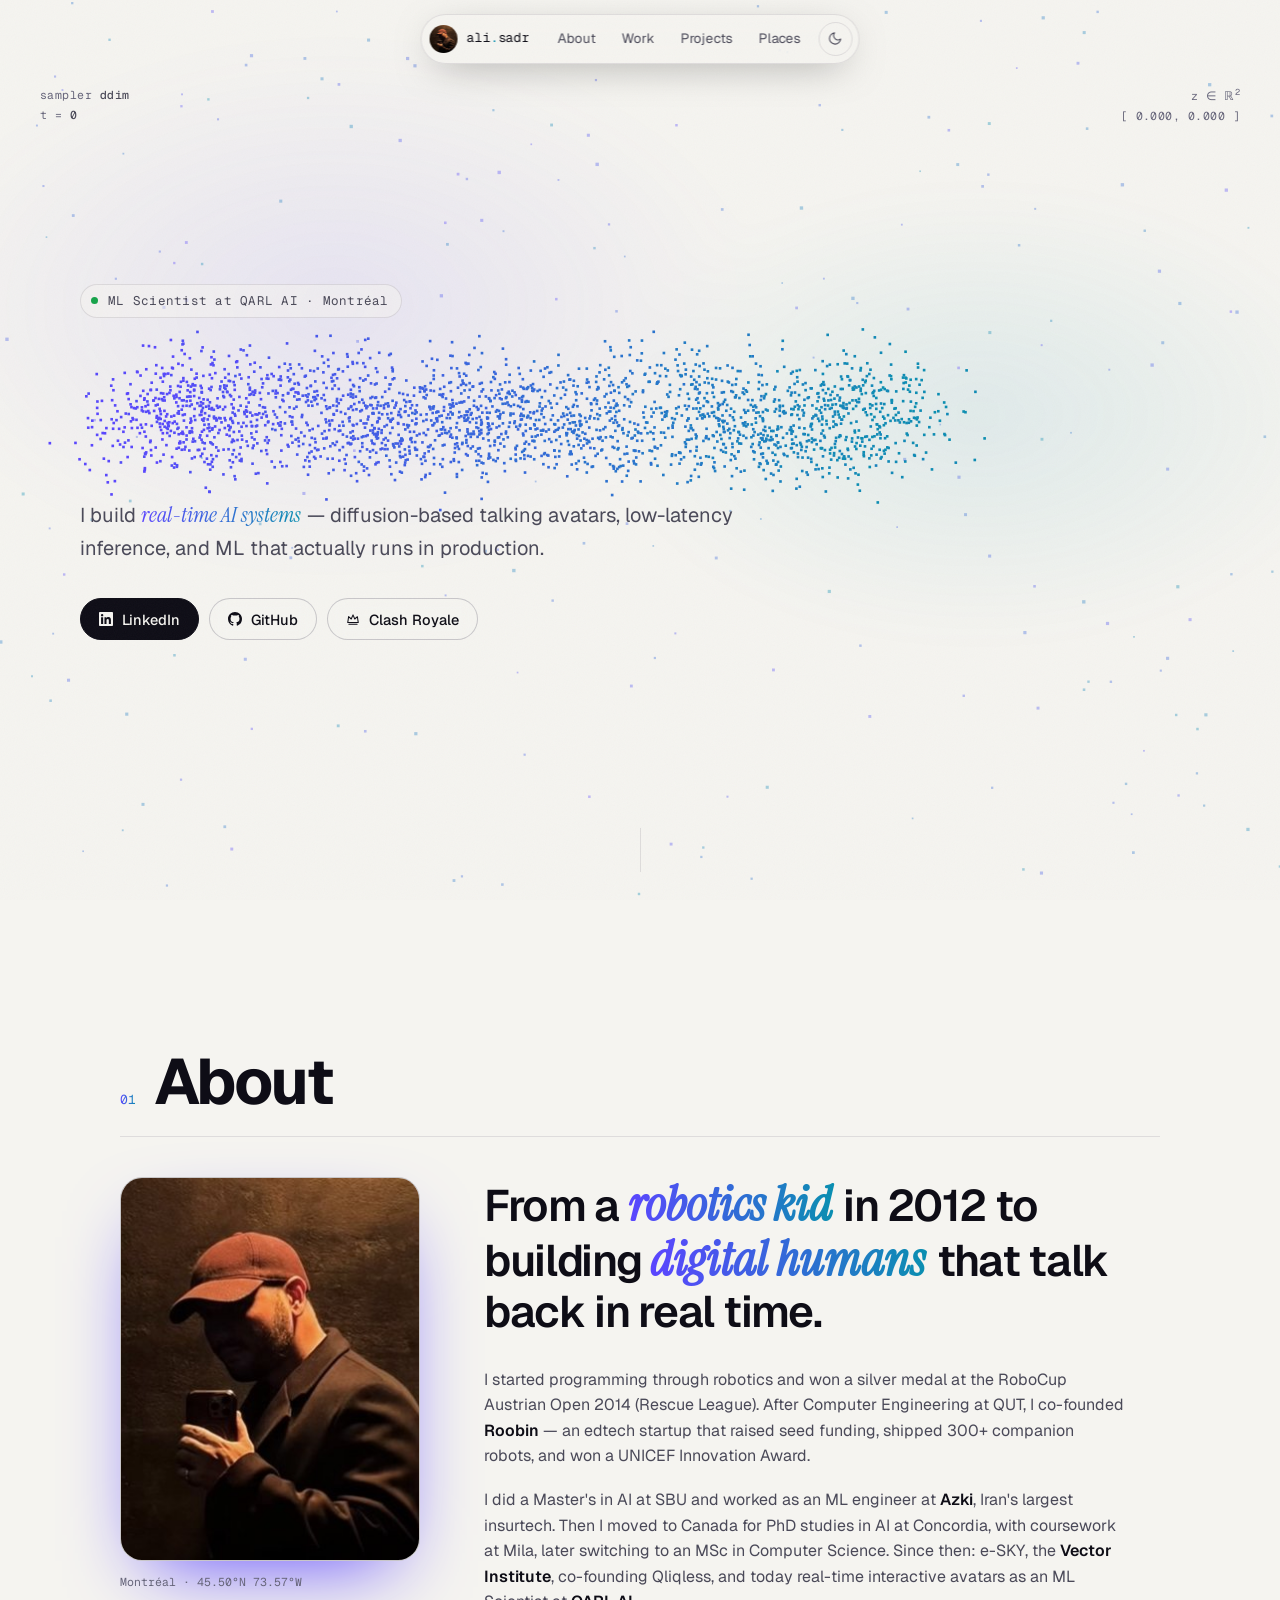
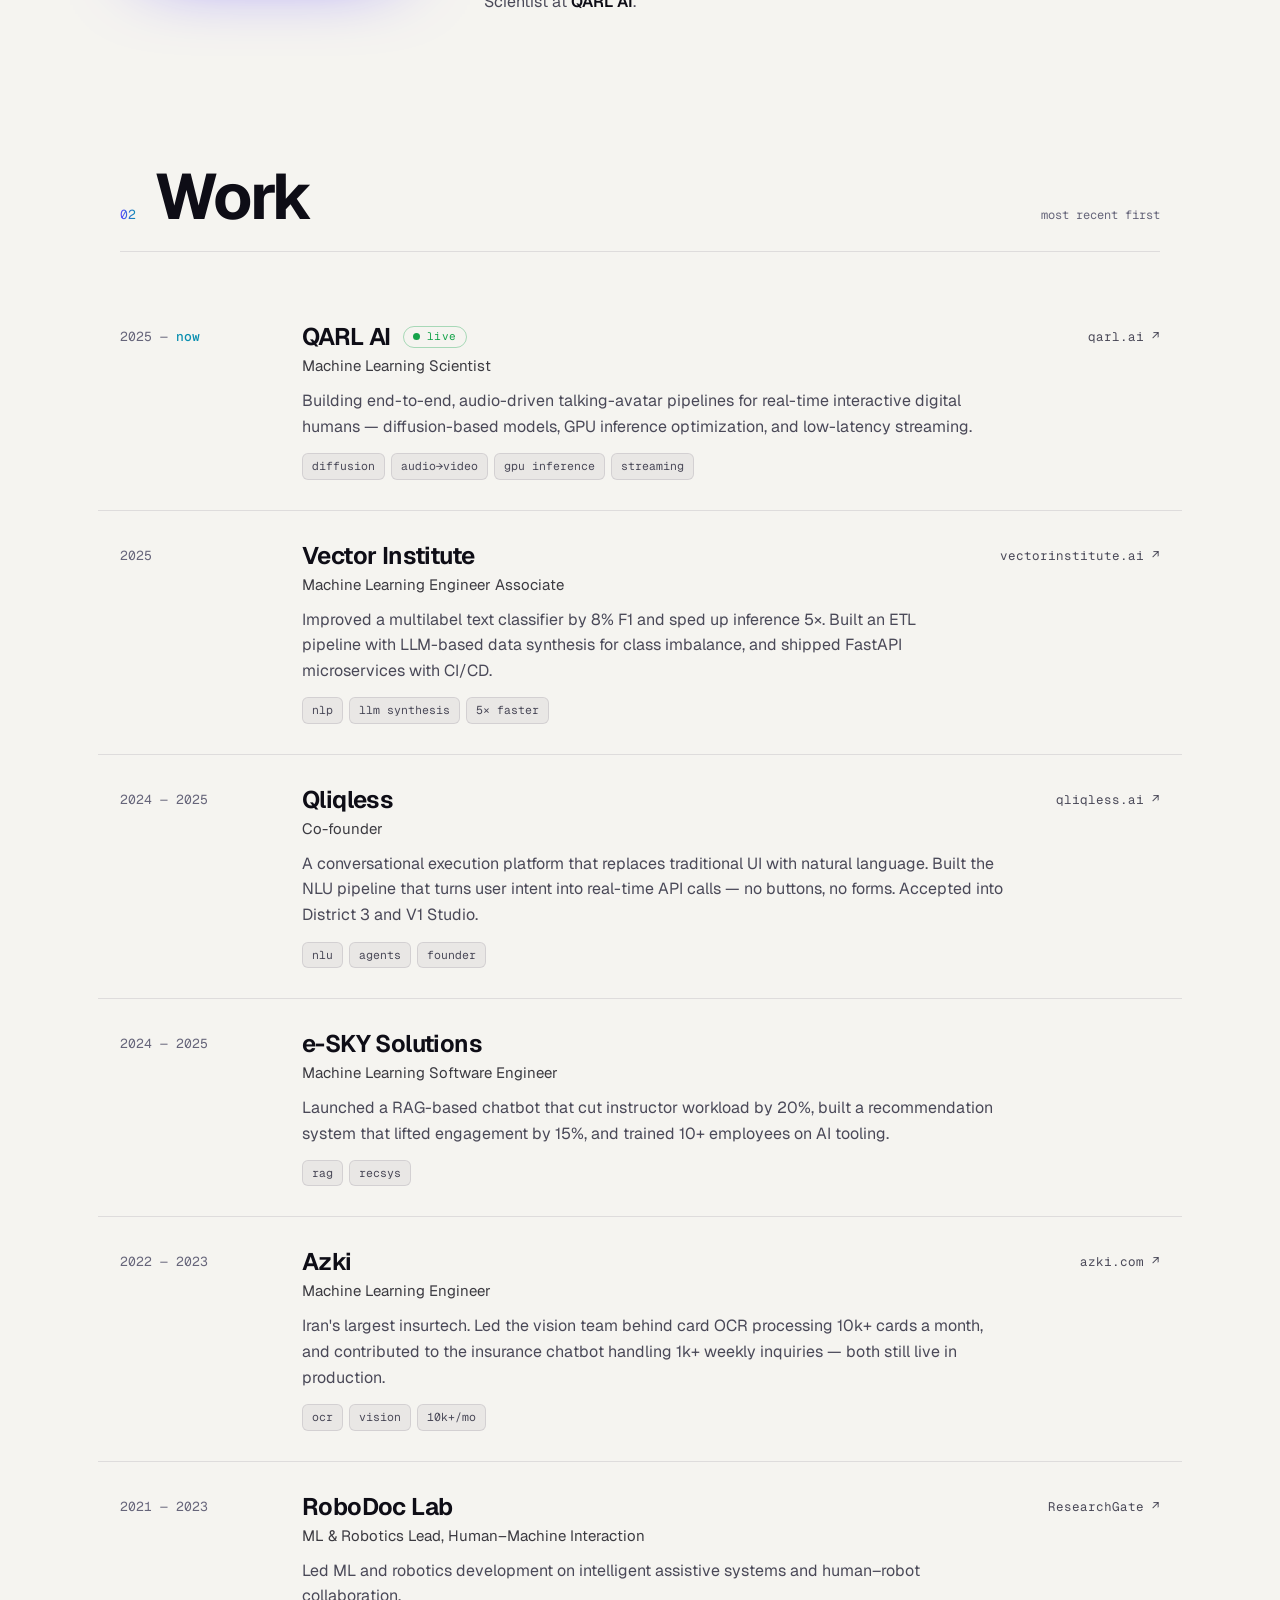
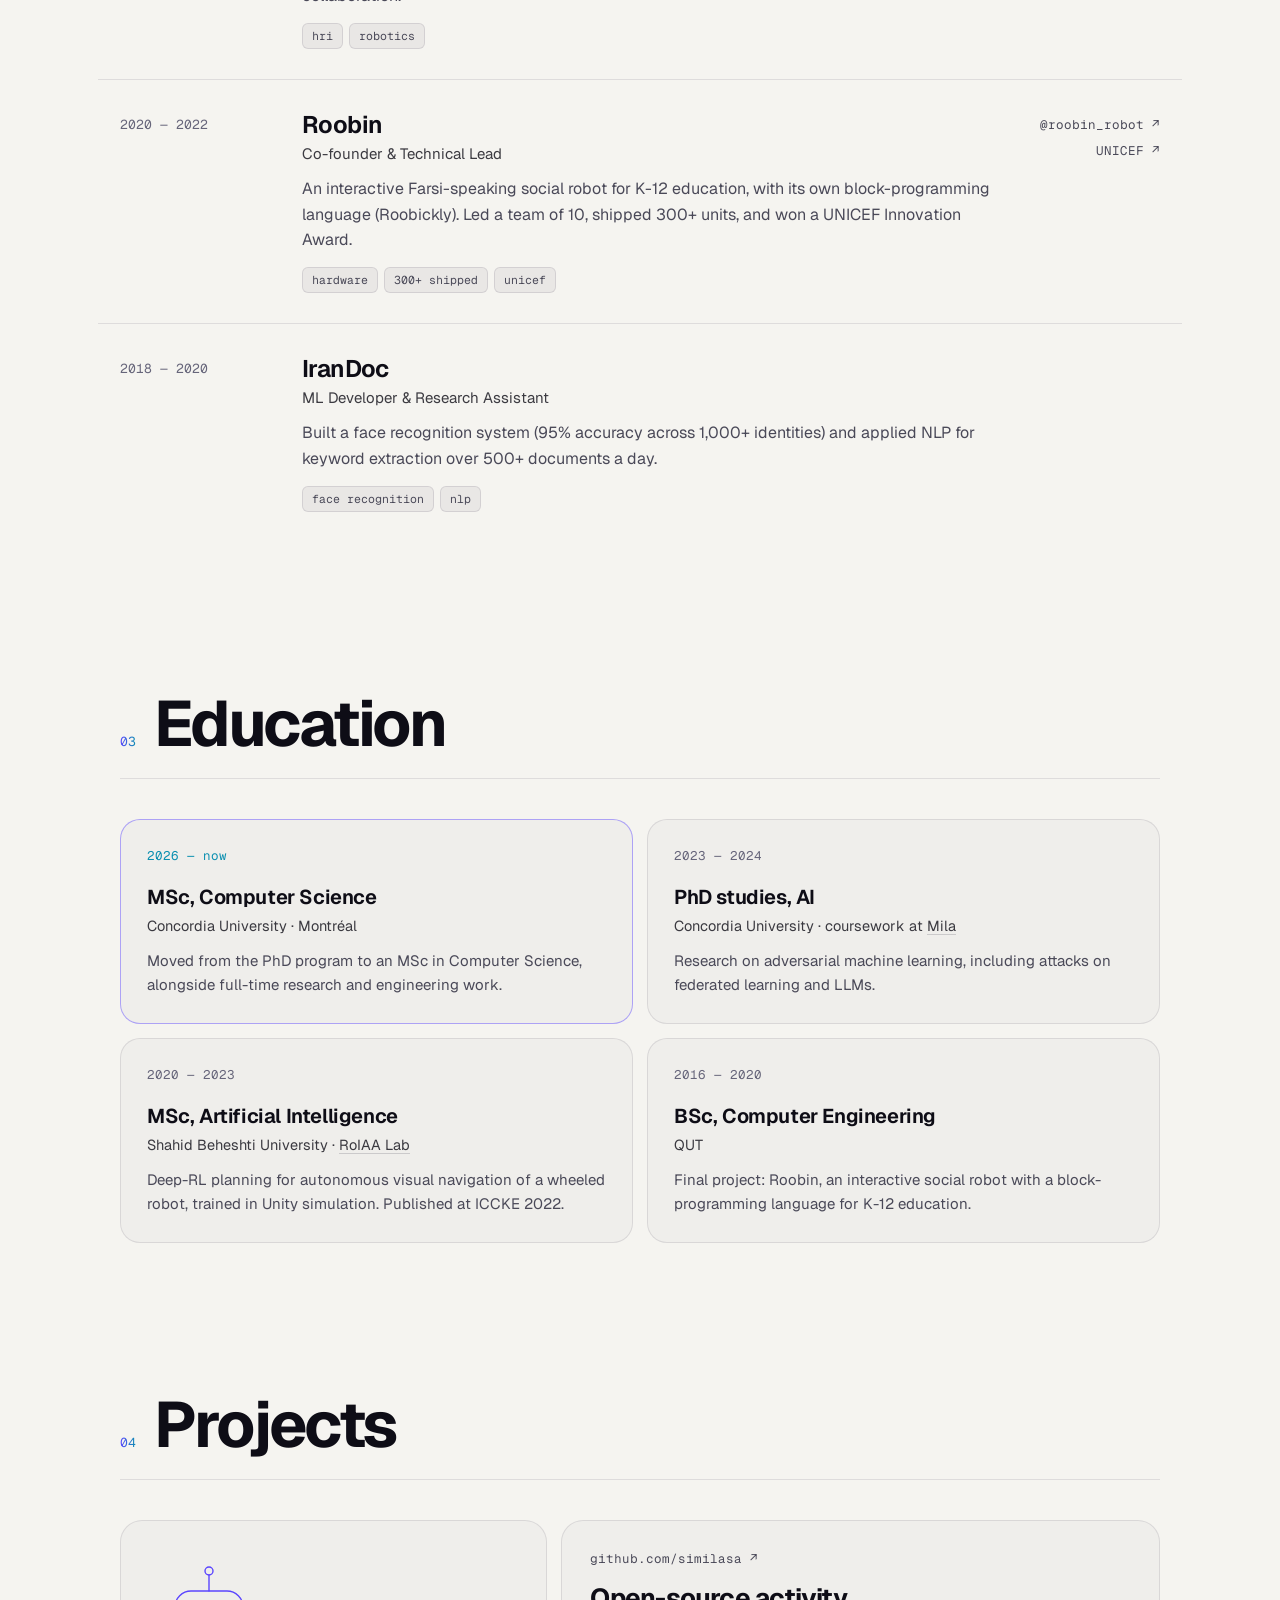
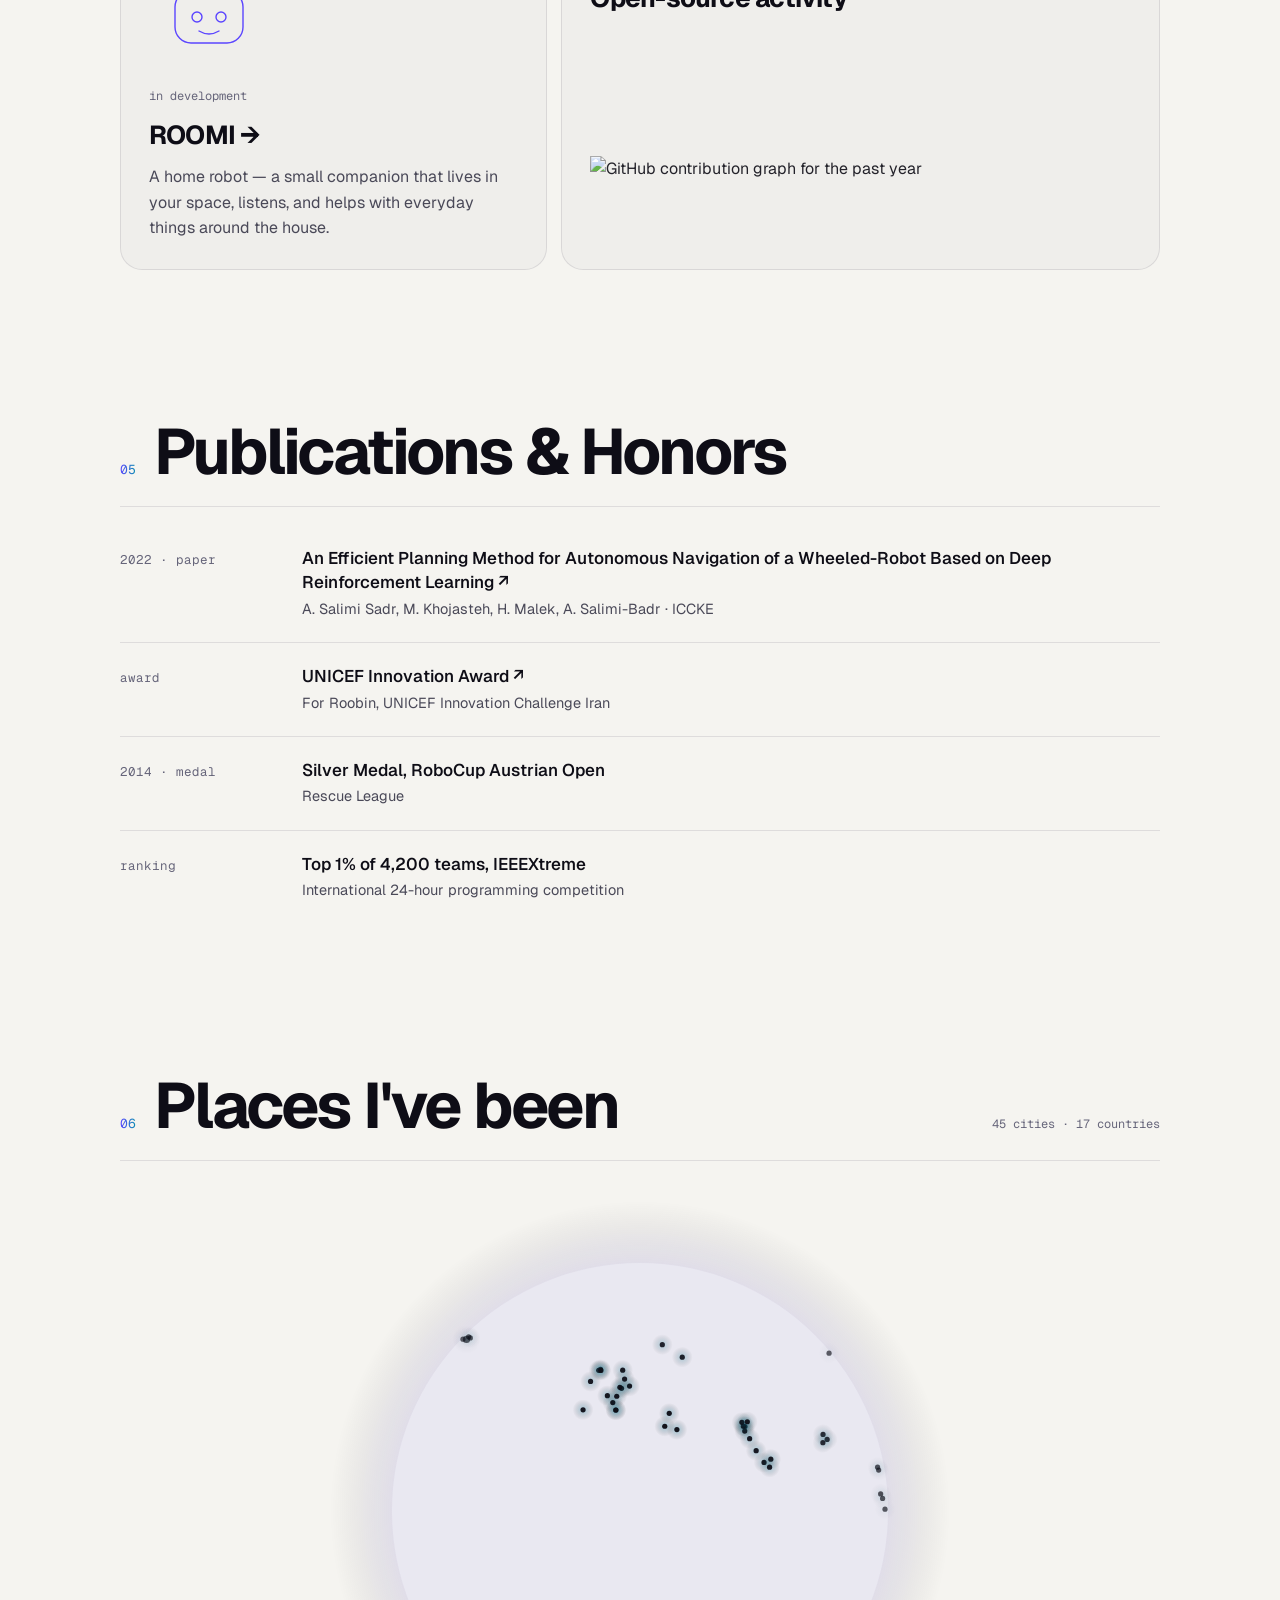
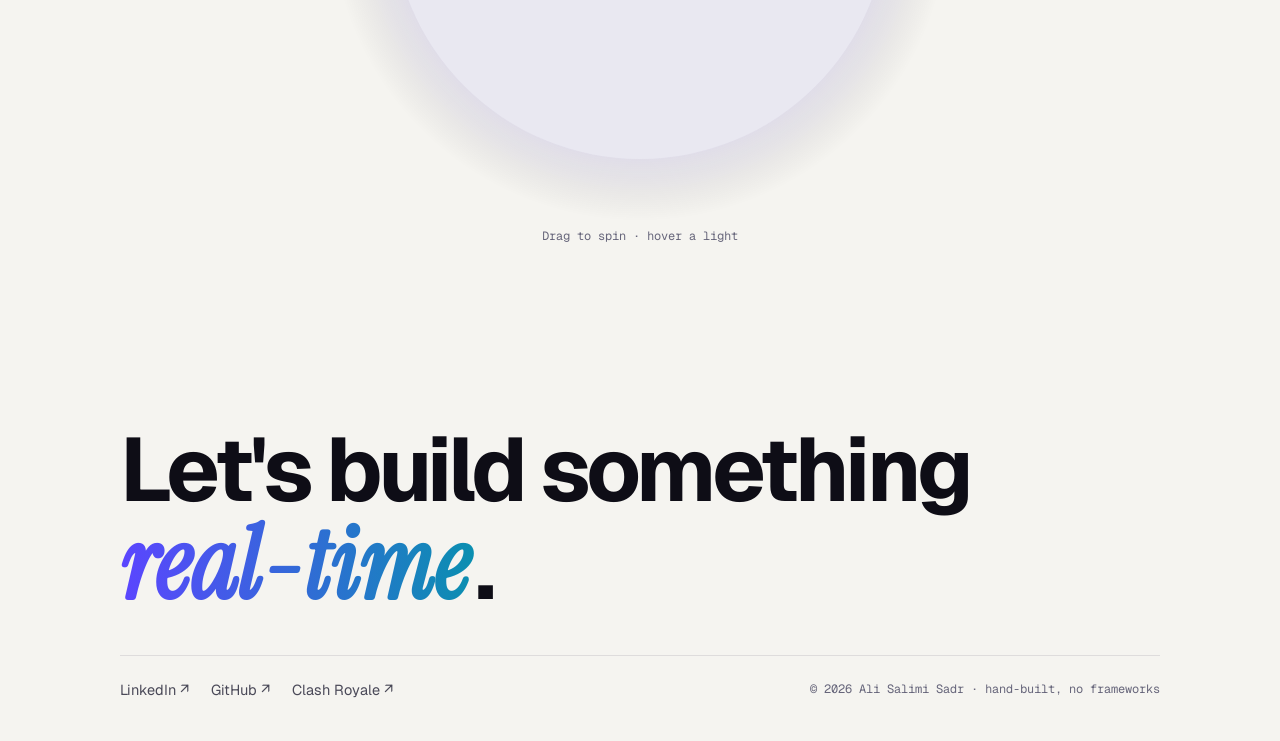
==== commit 1c1c2180: "Redesign home page: latent-space hero, dotted globe The name is sampled out of Gaussian noise like a" ====
--- a/index.html
+++ b/index.html
@@ -3,7 +3,8 @@
 <head>
   <meta charset="UTF-8" />
   <meta name="viewport" content="width=device-width, initial-scale=1.0" />
-  <meta name="theme-color" content="#09090b" />
+  <meta name="theme-color" content="#060608" />
+  <script>document.documentElement.classList.add("js");</script>
   <script src="theme.js"></script>
 
   <title>Ali Salimi Sadr — Machine Learning Engineer</title>
@@ -26,9 +27,8 @@
 
   <link rel="preconnect" href="https://fonts.googleapis.com" />
   <link rel="preconnect" href="https://fonts.gstatic.com" crossorigin />
-  <link rel="stylesheet" href="https://fonts.googleapis.com/css2?family=Geist:wght@400;500;600;700&family=Geist+Mono:wght@400;500&display=swap" />
-  <link rel="stylesheet" href="https://cdnjs.cloudflare.com/ajax/libs/leaflet/1.9.4/leaflet.min.css" />
-  <link rel="stylesheet" href="styles.css" />
+  <link rel="stylesheet" href="https://fonts.googleapis.com/css2?family=Geist:wght@400;500;600;700;800&family=Geist+Mono:wght@400;500&family=Instrument+Serif:ital@0;1&display=swap" />
+  <link rel="stylesheet" href="home.css" />
 
   <script type="application/ld+json">
   {
@@ -53,312 +53,325 @@
   <a class="skip-link" href="#main">Skip to content</a>
 
   <header class="nav">
-    <div class="wrap nav-inner">
-      <a class="nav-name" href="#top">Ali Salimi Sadr</a>
-      <nav class="nav-links" aria-label="Sections">
-        <a href="#about">About</a>
-        <a href="#experience">Experience</a>
-        <a href="#projects">Projects</a>
-        <a href="#places">Places</a>
-      </nav>
-      <button class="icon-btn theme-toggle" id="themeToggle" type="button" aria-label="Toggle color theme">
-        <svg class="icon-sun" width="16" height="16" viewBox="0 0 24 24" fill="none" stroke="currentColor" stroke-width="1.6" stroke-linecap="round" stroke-linejoin="round" aria-hidden="true"><circle cx="12" cy="12" r="4.5"/><path d="M12 1.5v2.5M12 20v2.5M4.6 4.6l1.8 1.8M17.6 17.6l1.8 1.8M1.5 12H4M20 12h2.5M4.6 19.4l1.8-1.8M17.6 6.4l1.8-1.8"/></svg>
-        <svg class="icon-moon" width="16" height="16" viewBox="0 0 24 24" fill="none" stroke="currentColor" stroke-width="1.6" stroke-linecap="round" stroke-linejoin="round" aria-hidden="true"><path d="M21 12.79A9 9 0 1 1 11.21 3 7 7 0 0 0 21 12.79z"/></svg>
-      </button>
+    <a class="nav-mark" href="#top" aria-label="Back to top">
+      <img src="photo.jpg" alt="" width="28" height="28" />
+      <span>ali<i>.</i>sadr</span>
+    </a>
+    <nav class="nav-links" aria-label="Sections">
+      <a href="#about">About</a>
+      <a href="#work">Work</a>
+      <a href="#projects">Projects</a>
+      <a href="#places">Places</a>
+    </nav>
+    <button class="icon-btn" id="themeToggle" type="button" aria-label="Toggle color theme">
+      <svg class="icon-sun" width="15" height="15" viewBox="0 0 24 24" fill="none" stroke="currentColor" stroke-width="1.7" stroke-linecap="round" stroke-linejoin="round" aria-hidden="true"><circle cx="12" cy="12" r="4.5"/><path d="M12 1.5v2.5M12 20v2.5M4.6 4.6l1.8 1.8M17.6 17.6l1.8 1.8M1.5 12H4M20 12h2.5M4.6 19.4l1.8-1.8M17.6 6.4l1.8-1.8"/></svg>
+      <svg class="icon-moon" width="15" height="15" viewBox="0 0 24 24" fill="none" stroke="currentColor" stroke-width="1.7" stroke-linecap="round" stroke-linejoin="round" aria-hidden="true"><path d="M21 12.79A9 9 0 1 1 11.21 3 7 7 0 0 0 21 12.79z"/></svg>
+    </button>
+  </header>
+
+  <!-- Hero: the name is "denoised" out of a particle cloud (hero.js) -->
+  <section class="hero" id="top">
+    <canvas class="hero-canvas" id="heroCanvas" aria-hidden="true"></canvas>
+
+    <div class="hud hud-tl" aria-hidden="true">
+      <span>sampler <b>ddim</b></span>
+      <span>t = <b id="hudStep">1000</b></span>
     </div>
-  </header>
-
-  <main id="main" class="wrap">
-
-    <!-- Hero -->
-    <section class="hero" id="top">
-      <img class="hero-avatar" src="photo.jpg" alt="Portrait of Ali Salimi Sadr" width="112" height="112" />
+    <div class="hud hud-tr" aria-hidden="true">
+      <span>z ∈ ℝ<sup>2</sup></span>
+      <span id="hudCursor">[ 0.000, 0.000 ]</span>
+    </div>
+
+    <div class="hero-content">
       <p class="status"><span class="live-dot" aria-hidden="true"></span>ML Scientist at QARL AI · Montréal</p>
-      <h1>Ali Salimi Sadr</h1>
+      <h1 class="hero-name"><span class="w">Ali</span> <span class="w">Salimi</span> <span class="w">Sadr</span></h1>
       <p class="hero-lede">
-        Machine Learning Engineer building <em>real-time AI systems</em> — from diffusion-based
-        talking avatars to low-latency inference running in production.
+        I build <em>real-time AI systems</em> — diffusion-based talking avatars,
+        low-latency inference, and ML that actually runs in production.
       </p>
       <div class="hero-actions">
         <a class="btn btn-primary" href="https://www.linkedin.com/in/ali-salimi-sadr" target="_blank" rel="noreferrer">
-          <svg width="15" height="15" viewBox="0 0 24 24" fill="currentColor" aria-hidden="true"><path d="M20.447 20.452h-3.554v-5.569c0-1.328-.027-3.037-1.852-3.037-1.853 0-2.136 1.445-2.136 2.939v5.667H9.351V9h3.414v1.561h.046c.477-.9 1.637-1.85 3.37-1.85 3.601 0 4.267 2.37 4.267 5.455v6.286zM5.337 7.433a2.062 2.062 0 0 1-2.063-2.065 2.064 2.064 0 1 1 2.063 2.065zm1.782 13.019H3.555V9h3.564v11.452zM22.225 0H1.771C.792 0 0 .774 0 1.729v20.542C0 23.227.792 24 1.771 24h20.451C23.2 24 24 23.227 24 22.271V1.729C24 .774 23.2 0 22.222 0h.003z"/></svg>
+          <svg width="14" height="14" viewBox="0 0 24 24" fill="currentColor" aria-hidden="true"><path d="M20.447 20.452h-3.554v-5.569c0-1.328-.027-3.037-1.852-3.037-1.853 0-2.136 1.445-2.136 2.939v5.667H9.351V9h3.414v1.561h.046c.477-.9 1.637-1.85 3.37-1.850 3.601 0 4.267 2.37 4.267 5.455v6.286zM5.337 7.433a2.062 2.062 0 0 1-2.063-2.065 2.064 2.064 0 1 1 2.063 2.065zm1.782 13.019H3.555V9h3.564v11.452zM22.225 0H1.771C.792 0 0 .774 0 1.729v20.542C0 23.227.792 24 1.771 24h20.451C23.2 24 24 23.227 24 22.271V1.729C24 .774 23.2 0 22.222 0h.003z"/></svg>
           LinkedIn
         </a>
         <a class="btn" href="https://github.com/similasa" target="_blank" rel="noreferrer">
-          <svg width="15" height="15" viewBox="0 0 24 24" fill="currentColor" aria-hidden="true"><path d="M12 0C5.37 0 0 5.37 0 12c0 5.31 3.435 9.795 8.205 11.385.6.105.825-.255.825-.57 0-.285-.015-1.23-.015-2.235-3.015.555-3.795-.735-4.035-1.41-.135-.345-.72-1.41-1.23-1.695-.42-.225-1.02-.78-.015-.795.945-.015 1.62.87 1.845 1.23 1.08 1.815 2.805 1.305 3.495.99.105-.78.42-1.305.765-1.605-2.67-.3-5.46-1.335-5.46-5.925 0-1.305.465-2.385 1.23-3.225-.12-.3-.54-1.53.12-3.18 0 0 1.005-.315 3.3 1.23.96-.27 1.98-.405 3-.405s2.04.135 3 .405c2.295-1.56 3.3-1.23 3.3-1.23.66 1.65.24 2.88.12 3.18.765.84 1.23 1.905 1.23 3.225 0 4.605-2.805 5.625-5.475 5.925.435.375.81 1.095.81 2.22 0 1.605-.015 2.895-.015 3.3 0 .315.225.69.825.57A12.02 12.02 0 0 0 24 12c0-6.63-5.37-12-12-12z"/></svg>
+          <svg width="14" height="14" viewBox="0 0 24 24" fill="currentColor" aria-hidden="true"><path d="M12 0C5.37 0 0 5.37 0 12c0 5.31 3.435 9.795 8.205 11.385.6.105.825-.255.825-.57 0-.285-.015-1.23-.015-2.235-3.015.555-3.795-.735-4.035-1.41-.135-.345-.72-1.41-1.23-1.695-.42-.225-1.02-.78-.015-.795.945-.015 1.62.87 1.845 1.23 1.08 1.815 2.805 1.305 3.495.99.105-.78.42-1.305.765-1.605-2.67-.3-5.46-1.335-5.46-5.925 0-1.305.465-2.385 1.23-3.225-.12-.3-.54-1.53.12-3.18 0 0 1.005-.315 3.3 1.23.96-.27 1.98-.405 3-.405s2.04.135 3 .405c2.295-1.56 3.3-1.23 3.3-1.23.66 1.65.24 2.88.12 3.18.765.84 1.23 1.905 1.23 3.225 0 4.605-2.805 5.625-5.475 5.925.435.375.81 1.095.81 2.22 0 1.605-.015 2.895-.015 3.3 0 .315.225.69.825.57A12.02 12.02 0 0 0 24 12c0-6.63-5.37-12-12-12z"/></svg>
           GitHub
         </a>
         <a class="btn" href="https://royaleapi.com/player/9RVJG9R2V" target="_blank" rel="noreferrer" title="Competitive Clash Royale player">
-          <svg width="15" height="15" viewBox="0 0 24 24" fill="none" stroke="currentColor" stroke-width="1.8" stroke-linecap="round" stroke-linejoin="round" aria-hidden="true"><path d="M3 18h18l-1.5-10-4.5 4-3-7-3 7-4.5-4z"/><path d="M5 21h14"/></svg>
+          <svg width="14" height="14" viewBox="0 0 24 24" fill="none" stroke="currentColor" stroke-width="1.8" stroke-linecap="round" stroke-linejoin="round" aria-hidden="true"><path d="M3 18h18l-1.5-10-4.5 4-3-7-3 7-4.5-4z"/><path d="M5 21h14"/></svg>
           Clash Royale
         </a>
       </div>
-    </section>
+    </div>
+
+    <a class="scroll-cue" href="#about" aria-label="Scroll to About"><span></span></a>
+  </section>
+
+  <main id="main">
 
     <!-- About -->
     <section class="section" id="about">
-      <h2 class="section-title"><span>01</span>About</h2>
-      <div class="prose">
-        <p>
-          I started programming in 2012 through robotics, and earned a silver medal at the
-          RoboCup Austrian Open 2014 (Rescue League). After studying Computer Engineering at QUT,
-          I co-founded <strong>Roobin</strong> — an edtech startup that raised seed funding,
-          shipped 300+ companion robots, and won a UNICEF Innovation Award.
-        </p>
-        <p>
-          I completed a Master's in AI at SBU and worked as an ML engineer at <strong>Azki</strong>,
-          Iran's largest insurtech. I then moved to Canada for PhD studies in AI at Concordia, with
-          coursework at Mila, later switching to an MSc in Computer Science. Since then I've worked
-          at e-SKY and the <strong>Vector Institute</strong>, co-founded Qliqless, and today I build
-          real-time interactive digital avatars as an ML Scientist at <strong>QARL AI</strong>.
-        </p>
+      <header class="section-head reveal">
+        <span class="idx">01</span><h2>About</h2>
+      </header>
+      <div class="about">
+        <figure class="portrait reveal">
+          <img src="photo.jpg" alt="Portrait of Ali Salimi Sadr" width="384" height="384" />
+          <figcaption>Montréal · 45.50°N 73.57°W</figcaption>
+        </figure>
+        <div class="about-text">
+          <p class="statement reveal">
+            From a <em>robotics kid</em> in 2012 to building <em>digital humans</em> that talk back in real time.
+          </p>
+          <p class="reveal">
+            I started programming through robotics and won a silver medal at the RoboCup Austrian Open 2014
+            (Rescue League). After Computer Engineering at QUT, I co-founded <strong>Roobin</strong> — an edtech
+            startup that raised seed funding, shipped 300+ companion robots, and won a UNICEF Innovation Award.
+          </p>
+          <p class="reveal">
+            I did a Master's in AI at SBU and worked as an ML engineer at <strong>Azki</strong>, Iran's largest
+            insurtech. Then I moved to Canada for PhD studies in AI at Concordia, with coursework at Mila, later
+            switching to an MSc in Computer Science. Since then: e-SKY, the <strong>Vector Institute</strong>,
+            co-founding Qliqless, and today real-time interactive avatars as an ML Scientist at <strong>QARL AI</strong>.
+          </p>
+        </div>
       </div>
     </section>
 
     <!-- Experience -->
-    <section class="section" id="experience">
-      <h2 class="section-title"><span>02</span>Experience</h2>
-      <ol class="timeline">
-
-        <li class="tl-item is-current">
-          <p class="tl-date">2025 — Now</p>
-          <div class="tl-body">
-            <h3>QARL AI <span class="badge-now">Now</span></h3>
-            <p class="tl-role">Machine Learning Scientist</p>
+    <section class="section" id="work">
+      <header class="section-head reveal">
+        <span class="idx">02</span><h2>Work</h2>
+        <p class="section-note">most recent first</p>
+      </header>
+
+      <ol class="track">
+        <li class="entry spot reveal is-current">
+          <p class="entry-when">2025 — <b>now</b></p>
+          <div class="entry-main">
+            <h3>QARL AI <span class="live-tag"><span class="live-dot"></span>live</span></h3>
+            <p class="entry-role">Machine Learning Scientist</p>
             <p>Building end-to-end, audio-driven talking-avatar pipelines for real-time interactive digital humans — diffusion-based models, GPU inference optimization, and low-latency streaming.</p>
-            <div class="chips">
-              <a class="chip" href="https://www.qarl.ai/" target="_blank" rel="noreferrer">qarl.ai<span aria-hidden="true">↗</span></a>
-              <a class="chip" href="https://www.linkedin.com/company/qarl" target="_blank" rel="noreferrer">LinkedIn<span aria-hidden="true">↗</span></a>
-            </div>
-          </div>
-        </li>
-
-        <li class="tl-item">
-          <p class="tl-date">2025</p>
-          <div class="tl-body">
+            <p class="tokens"><span>diffusion</span><span>audio→video</span><span>gpu inference</span><span>streaming</span></p>
+          </div>
+          <div class="entry-links">
+            <a href="https://www.qarl.ai/" target="_blank" rel="noreferrer">qarl.ai ↗</a>
+          </div>
+        </li>
+
+        <li class="entry spot reveal">
+          <p class="entry-when">2025</p>
+          <div class="entry-main">
             <h3>Vector Institute</h3>
-            <p class="tl-role">Machine Learning Engineer Associate</p>
+            <p class="entry-role">Machine Learning Engineer Associate</p>
             <p>Improved a multilabel text classifier by 8% F1 and sped up inference 5×. Built an ETL pipeline with LLM-based data synthesis for class imbalance, and shipped FastAPI microservices with CI/CD.</p>
-            <div class="chips">
-              <a class="chip" href="https://vectorinstitute.ai/" target="_blank" rel="noreferrer">vectorinstitute.ai<span aria-hidden="true">↗</span></a>
-            </div>
-          </div>
-        </li>
-
-        <li class="tl-item">
-          <p class="tl-date">2024 — 2025</p>
-          <div class="tl-body">
+            <p class="tokens"><span>nlp</span><span>llm synthesis</span><span>5× faster</span></p>
+          </div>
+          <div class="entry-links">
+            <a href="https://vectorinstitute.ai/" target="_blank" rel="noreferrer">vectorinstitute.ai ↗</a>
+          </div>
+        </li>
+
+        <li class="entry spot reveal">
+          <p class="entry-when">2024 — 2025</p>
+          <div class="entry-main">
             <h3>Qliqless</h3>
-            <p class="tl-role">Co-founder</p>
+            <p class="entry-role">Co-founder</p>
             <p>A conversational execution platform that replaces traditional UI with natural language. Built the NLU pipeline that turns user intent into real-time API calls — no buttons, no forms. Accepted into District 3 and V1 Studio.</p>
-            <div class="chips">
-              <a class="chip" href="https://qliqless.ai" target="_blank" rel="noreferrer">qliqless.ai<span aria-hidden="true">↗</span></a>
-            </div>
-          </div>
-        </li>
-
-        <li class="tl-item">
-          <p class="tl-date">2024 — 2025</p>
-          <div class="tl-body">
+            <p class="tokens"><span>nlu</span><span>agents</span><span>founder</span></p>
+          </div>
+          <div class="entry-links">
+            <a href="https://qliqless.ai" target="_blank" rel="noreferrer">qliqless.ai ↗</a>
+          </div>
+        </li>
+
+        <li class="entry spot reveal">
+          <p class="entry-when">2024 — 2025</p>
+          <div class="entry-main">
             <h3>e-SKY Solutions</h3>
-            <p class="tl-role">Machine Learning Software Engineer</p>
+            <p class="entry-role">Machine Learning Software Engineer</p>
             <p>Launched a RAG-based chatbot that cut instructor workload by 20%, built a recommendation system that lifted engagement by 15%, and trained 10+ employees on AI tooling.</p>
-          </div>
-        </li>
-
-        <li class="tl-item">
-          <p class="tl-date">2022 — 2023</p>
-          <div class="tl-body">
+            <p class="tokens"><span>rag</span><span>recsys</span></p>
+          </div>
+        </li>
+
+        <li class="entry spot reveal">
+          <p class="entry-when">2022 — 2023</p>
+          <div class="entry-main">
             <h3>Azki</h3>
-            <p class="tl-role">Machine Learning Engineer</p>
+            <p class="entry-role">Machine Learning Engineer</p>
             <p>Iran's largest insurtech. Led the vision team behind card OCR processing 10k+ cards a month, and contributed to the insurance chatbot handling 1k+ weekly inquiries — both still live in production.</p>
-            <div class="chips">
-              <a class="chip" href="https://azki.com" target="_blank" rel="noreferrer">azki.com<span aria-hidden="true">↗</span></a>
-            </div>
-          </div>
-        </li>
-
-        <li class="tl-item">
-          <p class="tl-date">2021 — 2023</p>
-          <div class="tl-body">
+            <p class="tokens"><span>ocr</span><span>vision</span><span>10k+/mo</span></p>
+          </div>
+          <div class="entry-links">
+            <a href="https://azki.com" target="_blank" rel="noreferrer">azki.com ↗</a>
+          </div>
+        </li>
+
+        <li class="entry spot reveal">
+          <p class="entry-when">2021 — 2023</p>
+          <div class="entry-main">
             <h3>RoboDoc Lab</h3>
-            <p class="tl-role">ML &amp; Robotics Lead, Human–Machine Interaction</p>
+            <p class="entry-role">ML &amp; Robotics Lead, Human–Machine Interaction</p>
             <p>Led ML and robotics development on intelligent assistive systems and human–robot collaboration.</p>
-            <div class="chips">
-              <a class="chip" href="https://www.researchgate.net/lab/RoboDoc-Human-and-Machine-Interaction-Lab-Azadeh-Mohebi" target="_blank" rel="noreferrer">ResearchGate<span aria-hidden="true">↗</span></a>
-            </div>
-          </div>
-        </li>
-
-        <li class="tl-item">
-          <p class="tl-date">2020 — 2022</p>
-          <div class="tl-body">
+            <p class="tokens"><span>hri</span><span>robotics</span></p>
+          </div>
+          <div class="entry-links">
+            <a href="https://www.researchgate.net/lab/RoboDoc-Human-and-Machine-Interaction-Lab-Azadeh-Mohebi" target="_blank" rel="noreferrer">ResearchGate ↗</a>
+          </div>
+        </li>
+
+        <li class="entry spot reveal">
+          <p class="entry-when">2020 — 2022</p>
+          <div class="entry-main">
             <h3>Roobin</h3>
-            <p class="tl-role">Co-founder &amp; Technical Lead</p>
+            <p class="entry-role">Co-founder &amp; Technical Lead</p>
             <p>An interactive Farsi-speaking social robot for K-12 education, with its own block-programming language (Roobickly). Led a team of 10, shipped 300+ units, and won a UNICEF Innovation Award.</p>
-            <div class="chips">
-              <a class="chip" href="https://www.instagram.com/roobin_robot" target="_blank" rel="noreferrer">@roobin_robot<span aria-hidden="true">↗</span></a>
-              <a class="chip" href="https://www.unicef.org/iran/en/stories/unicef-innovation-challenge-iran-recognizes-top-innovative-solutions-during-covid-19" target="_blank" rel="noreferrer">UNICEF award<span aria-hidden="true">↗</span></a>
-            </div>
-          </div>
-        </li>
-
-        <li class="tl-item">
-          <p class="tl-date">2018 — 2020</p>
-          <div class="tl-body">
+            <p class="tokens"><span>hardware</span><span>300+ shipped</span><span>unicef</span></p>
+          </div>
+          <div class="entry-links">
+            <a href="https://www.instagram.com/roobin_robot" target="_blank" rel="noreferrer">@roobin_robot ↗</a>
+            <a href="https://www.unicef.org/iran/en/stories/unicef-innovation-challenge-iran-recognizes-top-innovative-solutions-during-covid-19" target="_blank" rel="noreferrer">UNICEF ↗</a>
+          </div>
+        </li>
+
+        <li class="entry spot reveal">
+          <p class="entry-when">2018 — 2020</p>
+          <div class="entry-main">
             <h3>IranDoc</h3>
-            <p class="tl-role">ML Developer &amp; Research Assistant</p>
+            <p class="entry-role">ML Developer &amp; Research Assistant</p>
             <p>Built a face recognition system (95% accuracy across 1,000+ identities) and applied NLP for keyword extraction over 500+ documents a day.</p>
-          </div>
-        </li>
-
+            <p class="tokens"><span>face recognition</span><span>nlp</span></p>
+          </div>
+        </li>
       </ol>
     </section>
 
     <!-- Education -->
     <section class="section" id="education">
-      <h2 class="section-title"><span>03</span>Education</h2>
-      <ol class="timeline">
-
-        <li class="tl-item is-current">
-          <p class="tl-date">2026 — Now</p>
-          <div class="tl-body">
-            <h3>MSc, Computer Science <span class="badge-now">Now</span></h3>
-            <p class="tl-role">Concordia University · Montréal</p>
-            <p>Moved from the PhD program to an MSc in Computer Science, alongside full-time research and engineering work.</p>
-            <div class="chips">
-              <a class="chip" href="https://www.concordia.ca/ginacody/computer-science-software-eng.html" target="_blank" rel="noreferrer">CS @ Concordia<span aria-hidden="true">↗</span></a>
-            </div>
-          </div>
-        </li>
-
-        <li class="tl-item">
-          <p class="tl-date">2023 — 2024</p>
-          <div class="tl-body">
-            <h3>PhD studies, AI</h3>
-            <p class="tl-role">Concordia University · coursework at Mila</p>
-            <p>Research on adversarial machine learning, including attacks on federated learning and LLMs.</p>
-            <div class="chips">
-              <a class="chip" href="https://www.concordia.ca/ginacody/information-systems-engineering.html" target="_blank" rel="noreferrer">Concordia<span aria-hidden="true">↗</span></a>
-              <a class="chip" href="https://mila.quebec/en" target="_blank" rel="noreferrer">Mila<span aria-hidden="true">↗</span></a>
-            </div>
-          </div>
-        </li>
-
-        <li class="tl-item">
-          <p class="tl-date">2020 — 2023</p>
-          <div class="tl-body">
-            <h3>MSc, Artificial Intelligence</h3>
-            <p class="tl-role">Shahid Beheshti University (SBU)</p>
-            <p>Developed a deep-RL planning method for autonomous visual navigation of a wheeled robot, trained and evaluated in Unity simulation. Published at ICCKE 2022.</p>
-            <div class="chips">
-              <a class="chip" href="https://www.researchgate.net/lab/RoIAA-Robotics-Intelligent-Autonomous-Agents-Armin-Salimi-Badr" target="_blank" rel="noreferrer">RoIAA Lab<span aria-hidden="true">↗</span></a>
-            </div>
-          </div>
-        </li>
-
-        <li class="tl-item">
-          <p class="tl-date">2016 — 2020</p>
-          <div class="tl-body">
-            <h3>BSc, Computer Engineering</h3>
-            <p class="tl-role">QUT</p>
-            <p>Final project: Roobin, an interactive social robot with a block-programming language for K-12 education.</p>
-          </div>
-        </li>
-
-      </ol>
+      <header class="section-head reveal">
+        <span class="idx">03</span><h2>Education</h2>
+      </header>
+      <div class="edu">
+        <article class="edu-card spot reveal is-current">
+          <p class="edu-when">2026 — now</p>
+          <h3>MSc, Computer Science</h3>
+          <p class="edu-where">Concordia University · Montréal</p>
+          <p>Moved from the PhD program to an MSc in Computer Science, alongside full-time research and engineering work.</p>
+        </article>
+        <article class="edu-card spot reveal">
+          <p class="edu-when">2023 — 2024</p>
+          <h3>PhD studies, AI</h3>
+          <p class="edu-where">Concordia University · coursework at <a href="https://mila.quebec/en" target="_blank" rel="noreferrer">Mila</a></p>
+          <p>Research on adversarial machine learning, including attacks on federated learning and LLMs.</p>
+        </article>
+        <article class="edu-card spot reveal">
+          <p class="edu-when">2020 — 2023</p>
+          <h3>MSc, Artificial Intelligence</h3>
+          <p class="edu-where">Shahid Beheshti University · <a href="https://www.researchgate.net/lab/RoIAA-Robotics-Intelligent-Autonomous-Agents-Armin-Salimi-Badr" target="_blank" rel="noreferrer">RoIAA Lab</a></p>
+          <p>Deep-RL planning for autonomous visual navigation of a wheeled robot, trained in Unity simulation. Published at ICCKE 2022.</p>
+        </article>
+        <article class="edu-card spot reveal">
+          <p class="edu-when">2016 — 2020</p>
+          <h3>BSc, Computer Engineering</h3>
+          <p class="edu-where">QUT</p>
+          <p>Final project: Roobin, an interactive social robot with a block-programming language for K-12 education.</p>
+        </article>
+      </div>
     </section>
 
     <!-- Projects -->
     <section class="section" id="projects">
-      <h2 class="section-title"><span>04</span>Projects</h2>
-      <div class="cards">
-        <a class="card card-link" href="roomi/">
-          <div class="card-head">
-            <span class="card-icon" aria-hidden="true">
-              <svg width="20" height="20" viewBox="0 0 24 24" fill="none" stroke="currentColor" stroke-width="1.5" stroke-linecap="round" stroke-linejoin="round"><rect x="4" y="8" width="16" height="12" rx="3"/><circle cx="9" cy="14" r="1.25"/><circle cx="15" cy="14" r="1.25"/><path d="M12 4v4"/><circle cx="12" cy="3" r="1"/></svg>
-            </span>
-            <span class="pill">In development</span>
-          </div>
-          <h3>ROOMI <span class="arrow" aria-hidden="true">→</span></h3>
-          <p>A home robot — a small companion that lives in your space, listens, and helps with everyday things around the house.</p>
+      <header class="section-head reveal">
+        <span class="idx">04</span><h2>Projects</h2>
+      </header>
+      <div class="projects">
+        <a class="project spot reveal" href="roomi/">
+          <div class="project-art" aria-hidden="true">
+            <svg viewBox="0 0 120 120" fill="none" stroke="currentColor" stroke-width="1.4" stroke-linecap="round" stroke-linejoin="round"><rect x="26" y="42" width="68" height="52" rx="16"/><circle cx="48" cy="68" r="5"/><circle cx="72" cy="68" r="5"/><path d="M60 26v16"/><circle cx="60" cy="22" r="4"/><path d="M50 82q10 6 20 0"/></svg>
+          </div>
+          <div class="project-body">
+            <p class="project-tag">in development</p>
+            <h3>ROOMI <span aria-hidden="true">→</span></h3>
+            <p>A home robot — a small companion that lives in your space, listens, and helps with everyday things around the house.</p>
+          </div>
         </a>
 
-        <div class="card">
-          <div class="card-head">
-            <span class="card-icon" aria-hidden="true">
-              <svg width="20" height="20" viewBox="0 0 24 24" fill="currentColor"><path d="M12 0C5.37 0 0 5.37 0 12c0 5.31 3.435 9.795 8.205 11.385.6.105.825-.255.825-.57 0-.285-.015-1.23-.015-2.235-3.015.555-3.795-.735-4.035-1.41-.135-.345-.72-1.41-1.23-1.695-.42-.225-1.02-.78-.015-.795.945-.015 1.62.87 1.845 1.23 1.08 1.815 2.805 1.305 3.495.99.105-.78.42-1.305.765-1.605-2.67-.3-5.46-1.335-5.46-5.925 0-1.305.465-2.385 1.23-3.225-.12-.3-.54-1.53.12-3.18 0 0 1.005-.315 3.3 1.23.96-.27 1.98-.405 3-.405s2.04.135 3 .405c2.295-1.56 3.3-1.23 3.3-1.23.66 1.65.24 2.88.12 3.18.765.84 1.23 1.905 1.23 3.225 0 4.605-2.805 5.625-5.475 5.925.435.375.81 1.095.81 2.22 0 1.605-.015 2.895-.015 3.3 0 .315.225.69.825.57A12.02 12.02 0 0 0 24 12c0-6.63-5.37-12-12-12z"/></svg>
-            </span>
-            <a class="pill pill-link" href="https://github.com/similasa" target="_blank" rel="noreferrer">@similasa ↗</a>
-          </div>
-          <h3>Open-source activity</h3>
-          <div class="gh-chart-wrap">
-            <img class="gh-chart" src="https://ghchart.rshah.org/similasa" alt="GitHub contribution graph for the past year" loading="lazy" width="663" height="104" />
+        <div class="project spot reveal">
+          <div class="project-body">
+            <p class="project-tag"><a href="https://github.com/similasa" target="_blank" rel="noreferrer">github.com/similasa ↗</a></p>
+            <h3>Open-source activity</h3>
+            <div class="gh-chart-wrap">
+              <img class="gh-chart" src="https://ghchart.rshah.org/7c6cff/similasa" alt="GitHub contribution graph for the past year" loading="lazy" width="663" height="104" />
+            </div>
           </div>
         </div>
       </div>
     </section>
 
     <!-- Publications & honors -->
-    <section class="section" id="publications">
-      <h2 class="section-title"><span>05</span>Publications &amp; Honors</h2>
-      <ul class="rows">
-        <li class="row">
-          <div>
-            <a class="row-title" href="https://ieeexplore.ieee.org/document/9960115" target="_blank" rel="noreferrer">An Efficient Planning Method for Autonomous Navigation of a Wheeled-Robot Based on Deep Reinforcement Learning</a>
-            <p class="row-sub">A. Salimi Sadr, M. Khojasteh, H. Malek, A. Salimi-Badr · ICCKE</p>
-          </div>
-          <span class="row-meta">2022</span>
-        </li>
-        <li class="row">
-          <div>
-            <a class="row-title" href="https://www.unicef.org/iran/en/stories/unicef-innovation-challenge-iran-recognizes-top-innovative-solutions-during-covid-19" target="_blank" rel="noreferrer">UNICEF Innovation Award</a>
-            <p class="row-sub">For Roobin, UNICEF Innovation Challenge Iran</p>
-          </div>
-          <span class="row-meta">Award</span>
-        </li>
-        <li class="row">
-          <div>
-            <p class="row-title">Silver Medal, RoboCup Austrian Open</p>
-            <p class="row-sub">Rescue League</p>
-          </div>
-          <span class="row-meta">2014</span>
-        </li>
-        <li class="row">
-          <div>
-            <p class="row-title">Top 1% of 4,200 teams, IEEEXtreme</p>
-            <p class="row-sub">International 24-hour programming competition</p>
-          </div>
-          <span class="row-meta">Ranking</span>
+    <section class="section" id="honors">
+      <header class="section-head reveal">
+        <span class="idx">05</span><h2>Publications &amp; Honors</h2>
+      </header>
+      <ul class="honors">
+        <li class="reveal">
+          <span class="honor-meta">2022 · paper</span>
+          <a class="honor-title" href="https://ieeexplore.ieee.org/document/9960115" target="_blank" rel="noreferrer">An Efficient Planning Method for Autonomous Navigation of a Wheeled-Robot Based on Deep Reinforcement Learning ↗</a>
+          <span class="honor-sub">A. Salimi Sadr, M. Khojasteh, H. Malek, A. Salimi-Badr · ICCKE</span>
+        </li>
+        <li class="reveal">
+          <span class="honor-meta">award</span>
+          <a class="honor-title" href="https://www.unicef.org/iran/en/stories/unicef-innovation-challenge-iran-recognizes-top-innovative-solutions-during-covid-19" target="_blank" rel="noreferrer">UNICEF Innovation Award ↗</a>
+          <span class="honor-sub">For Roobin, UNICEF Innovation Challenge Iran</span>
+        </li>
+        <li class="reveal">
+          <span class="honor-meta">2014 · medal</span>
+          <span class="honor-title">Silver Medal, RoboCup Austrian Open</span>
+          <span class="honor-sub">Rescue League</span>
+        </li>
+        <li class="reveal">
+          <span class="honor-meta">ranking</span>
+          <span class="honor-title">Top 1% of 4,200 teams, IEEEXtreme</span>
+          <span class="honor-sub">International 24-hour programming competition</span>
         </li>
       </ul>
     </section>
 
-    <!-- Places -->
+    <!-- Places: a dotted globe (globe.js), cities from places.js -->
     <section class="section" id="places">
-      <h2 class="section-title"><span>06</span>Places I've been</h2>
-      <div class="map-card">
-        <div id="map" class="map" role="region" aria-label="Interactive map of places I've been"></div>
-        <p class="map-count" id="mapCount" aria-live="polite"></p>
-        <p class="map-hint">Click the map to zoom</p>
+      <header class="section-head reveal">
+        <span class="idx">06</span><h2>Places I've been</h2>
+        <p class="section-note" id="mapCount" aria-live="polite"></p>
+      </header>
+      <div class="globe-stage reveal">
+        <canvas id="globe" class="globe" role="img" aria-label="A spinning globe with the cities I've visited"></canvas>
+        <div class="globe-tip" id="globeTip" hidden></div>
+        <p class="globe-hint">Drag to spin · hover a light</p>
       </div>
     </section>
 
   </main>
 
   <footer class="footer">
-    <div class="wrap footer-inner">
-      <p>
-        Off the clock: competitive
-        <a href="https://royaleapi.com/player/9RVJG9R2V" target="_blank" rel="noreferrer">Clash Royale</a> player.
-      </p>
-      <p class="footer-meta">© <span id="year">2026</span> Ali Salimi Sadr · Hand-built, no frameworks.</p>
+    <p class="footer-big reveal">Let's build something <em>real-time</em>.</p>
+    <div class="footer-row">
+      <div class="footer-links">
+        <a href="https://www.linkedin.com/in/ali-salimi-sadr" target="_blank" rel="noreferrer">LinkedIn ↗</a>
+        <a href="https://github.com/similasa" target="_blank" rel="noreferrer">GitHub ↗</a>
+        <a href="https://royaleapi.com/player/9RVJG9R2V" target="_blank" rel="noreferrer">Clash Royale ↗</a>
+      </div>
+      <p class="footer-meta">© <span id="year">2026</span> Ali Salimi Sadr · hand-built, no frameworks</p>
     </div>
   </footer>
 
   <script src="places.js"></script>
-  <script src="https://cdnjs.cloudflare.com/ajax/libs/leaflet/1.9.4/leaflet.min.js"></script>
+  <script src="hero.js"></script>
+  <script src="https://cdn.jsdelivr.net/npm/d3-array@3.2.4/dist/d3-array.min.js"></script>
+  <script src="https://cdn.jsdelivr.net/npm/d3-geo@3.1.1/dist/d3-geo.min.js"></script>
   <script src="https://cdn.jsdelivr.net/npm/topojson-client@3.1.0/dist/topojson-client.min.js"></script>
-  <script src="map.js"></script>
+  <script src="globe.js"></script>
+  <script src="ui.js"></script>
 </body>
 </html>
--- a/home.css
+++ b/home.css
@@ -0,0 +1,599 @@
+/* ─────────────────────────────────────────────
+   Home page — "latent space"
+   Dark is the default; light is applied by theme.js.
+   Sub-pages (roomi/) still use styles.css.
+   ───────────────────────────────────────────── */
+
+:root {
+  --bg: #060608;
+  --bg-2: #0c0c12;
+  --surface: rgba(255, 255, 255, 0.025);
+  --surface-2: rgba(255, 255, 255, 0.05);
+  --line: rgba(255, 255, 255, 0.08);
+  --line-2: rgba(255, 255, 255, 0.16);
+  --text: #f2f1f7;
+  --text-2: #a9a8b8;
+  --text-3: #807f93;
+  --p1: #8b7bff;            /* violet */
+  --p2: #5ee6ff;            /* cyan */
+  --p1-glow: rgba(139, 123, 255, 0.14);
+  --live: #4ade80;
+  --grain: 0.06;
+
+  --globe-dot: rgba(255, 255, 255, 0.26);
+  --globe-body: #0a0a11;
+  --globe-rim: rgba(139, 123, 255, 0.26);
+  --city: #ffffff;
+
+  --sans: "Geist", -apple-system, BlinkMacSystemFont, "Segoe UI", Helvetica, Arial, sans-serif;
+  --mono: "Geist Mono", ui-monospace, SFMono-Regular, Menlo, monospace;
+  --serif: "Instrument Serif", "Times New Roman", serif;
+
+  --ease: cubic-bezier(0.2, 0.7, 0.2, 1);
+  --max: 1120px;
+  --gutter: clamp(16px, 4vw, 40px);
+
+  color-scheme: dark;
+}
+
+:root[data-theme="light"] {
+  --bg: #f5f4f0;
+  --bg-2: #ecebe6;
+  --surface: rgba(20, 16, 40, 0.025);
+  --surface-2: rgba(20, 16, 40, 0.05);
+  --line: rgba(20, 16, 40, 0.1);
+  --line-2: rgba(20, 16, 40, 0.2);
+  --text: #0e0d16;
+  --text-2: #4a4958;
+  --text-3: #66657a;
+  --p1: #5b45ff;
+  --p2: #0a8fb0;
+  --p1-glow: rgba(91, 69, 255, 0.09);
+  --live: #16a34a;
+  --grain: 0.035;
+
+  --globe-dot: rgba(14, 13, 40, 0.24);
+  --globe-body: #e9e8f1;
+  --globe-rim: rgba(91, 69, 255, 0.16);
+  --city: #0e0d16;
+
+  color-scheme: light;
+}
+
+/* ── Base ── */
+
+*, *::before, *::after { box-sizing: border-box; margin: 0; padding: 0; }
+
+html {
+  -webkit-font-smoothing: antialiased;
+  -moz-osx-font-smoothing: grayscale;
+  scroll-behavior: smooth;
+  scroll-padding-top: 90px;
+}
+
+body {
+  font-family: var(--sans);
+  font-size: 16px;
+  line-height: 1.6;
+  background: var(--bg);
+  color: var(--text);
+  overflow-x: hidden;
+  transition: background-color 300ms var(--ease), color 300ms var(--ease);
+}
+
+/* film grain over everything */
+body::after {
+  content: "";
+  position: fixed;
+  inset: 0;
+  z-index: 100;
+  pointer-events: none;
+  opacity: var(--grain);
+  background-image: url("data:image/svg+xml,%3Csvg xmlns='http://www.w3.org/2000/svg' width='160' height='160'%3E%3Cfilter id='n'%3E%3CfeTurbulence type='fractalNoise' baseFrequency='0.9' numOctaves='3' stitchTiles='stitch'/%3E%3C/filter%3E%3Crect width='100%25' height='100%25' filter='url(%23n)'/%3E%3C/svg%3E");
+}
+
+a { color: inherit; }
+img { display: block; max-width: 100%; }
+::selection { background: var(--p1); color: #fff; }
+:focus-visible { outline: 2px solid var(--p2); outline-offset: 3px; border-radius: 6px; }
+
+.skip-link {
+  position: absolute; left: 16px; top: -60px; z-index: 200;
+  padding: 8px 14px; border-radius: 8px;
+  background: var(--text); color: var(--bg);
+  font-size: 14px; text-decoration: none;
+}
+.skip-link:focus { top: 16px; }
+
+em { font-style: normal; }
+
+.grad {
+  background: linear-gradient(90deg, var(--p1), var(--p2));
+  -webkit-background-clip: text; background-clip: text; color: transparent;
+}
+
+/* ── Nav: floating glass pill ── */
+
+.nav {
+  position: fixed;
+  top: 14px; left: 50%;
+  transform: translateX(-50%);
+  z-index: 50;
+  display: flex; align-items: center; gap: 6px;
+  padding: 6px 6px 6px 8px;
+  border-radius: 999px;
+  border: 1px solid var(--line);
+  background: color-mix(in srgb, var(--bg) 62%, transparent);
+  -webkit-backdrop-filter: blur(16px) saturate(140%);
+  backdrop-filter: blur(16px) saturate(140%);
+  box-shadow: 0 10px 40px -16px rgba(0, 0, 0, 0.5);
+  max-width: calc(100vw - 24px);
+}
+
+.nav-mark {
+  display: flex; align-items: center; gap: 9px;
+  padding-right: 10px;
+  text-decoration: none;
+  font-family: var(--mono); font-size: 13px; letter-spacing: -0.01em;
+}
+.nav-mark img { width: 28px; height: 28px; border-radius: 50%; object-fit: cover; }
+.nav-mark i { font-style: normal; color: var(--p2); }
+
+.nav-links { display: flex; gap: 2px; }
+.nav-links a {
+  padding: 7px 12px; border-radius: 999px;
+  font-size: 13.5px; color: var(--text-2); text-decoration: none;
+  transition: color 200ms, background 200ms;
+}
+.nav-links a:hover { color: var(--text); background: var(--surface-2); }
+
+.icon-btn {
+  display: grid; place-items: center;
+  width: 34px; height: 34px; border-radius: 50%;
+  border: 1px solid var(--line); background: transparent;
+  color: var(--text-2); cursor: pointer;
+  transition: color 200ms, border-color 200ms, transform 300ms var(--ease);
+}
+.icon-btn:hover { color: var(--text); border-color: var(--line-2); transform: rotate(18deg); }
+:root[data-theme="dark"] .icon-moon,
+:root[data-theme="light"] .icon-sun { display: none; }
+
+/* ── Hero ── */
+
+.hero {
+  position: relative;
+  min-height: 100vh;
+  min-height: 100svh;
+  display: flex; flex-direction: column; justify-content: center;
+  padding: 120px var(--gutter) 96px;
+  overflow: hidden;
+  isolation: isolate;
+}
+
+.hero::before {  /* soft color field behind the cloud */
+  content: "";
+  position: absolute; inset: -20% -10% auto;
+  height: 120%;
+  z-index: -2;
+  background:
+    radial-gradient(40% 35% at 30% 45%, var(--p1-glow), transparent 70%),
+    radial-gradient(35% 30% at 72% 55%, color-mix(in srgb, var(--p2) 9%, transparent), transparent 70%);
+  filter: blur(20px);
+}
+
+.hero-canvas {
+  position: absolute; inset: 0;
+  z-index: -1;
+  cursor: crosshair;
+}
+
+.hero-content {
+  width: 100%;
+  max-width: var(--max);
+  margin: 0 auto;
+  pointer-events: none;     /* let the cursor reach the particles... */
+}
+.hero-content a, .hero-content button { pointer-events: auto; }  /* ...but keep links clickable */
+
+.status {
+  display: inline-flex; align-items: center; gap: 10px;
+  font-family: var(--mono); font-size: 12.5px; letter-spacing: 0.02em;
+  color: var(--text-2);
+  padding: 6px 12px 6px 10px;
+  border: 1px solid var(--line); border-radius: 999px;
+  background: color-mix(in srgb, var(--bg) 50%, transparent);
+}
+
+.live-dot {
+  width: 7px; height: 7px; border-radius: 50%;
+  background: var(--live);
+  box-shadow: 0 0 0 0 color-mix(in srgb, var(--live) 60%, transparent);
+  animation: live 2.2s infinite;
+  flex: none;
+}
+@keyframes live {
+  0% { box-shadow: 0 0 0 0 color-mix(in srgb, var(--live) 55%, transparent); }
+  70%, 100% { box-shadow: 0 0 0 8px transparent; }
+}
+
+.hero-name {
+  margin: 28px 0 22px;
+  font-size: clamp(40px, 10.2vw, 148px);
+  font-weight: 800;
+  line-height: 1;
+  letter-spacing: -0.045em;
+  white-space: nowrap;
+  width: fit-content;
+}
+.hero-name .w { display: inline-block; }
+/* While JS starts, hide the text; the particles paint it. If the canvas never
+   starts, the text fades in on its own. */
+.js .hero-name .w { opacity: 0; animation: name-in 600ms 2.4s forwards; }
+.js .has-particles .hero-name .w { opacity: 1; animation: none; color: transparent; }
+@keyframes name-in { to { opacity: 1; } }
+
+.hero-lede {
+  max-width: 34em;
+  font-size: clamp(17px, 1.6vw, 20px);
+  line-height: 1.55;
+  color: var(--text-2);
+}
+.hero-lede em, .statement em, .footer-big em {
+  font-family: var(--serif);
+  font-style: italic;
+  font-size: 1.12em;
+  letter-spacing: 0;
+  background: linear-gradient(90deg, var(--p1), var(--p2));
+  -webkit-background-clip: text; background-clip: text; color: transparent;
+  padding-right: 0.06em;
+}
+
+.hero-actions { display: flex; flex-wrap: wrap; gap: 10px; margin-top: 34px; }
+
+.btn {
+  display: inline-flex; align-items: center; gap: 9px;
+  height: 42px; padding: 0 18px;
+  border-radius: 999px;
+  border: 1px solid var(--line-2);
+  background: color-mix(in srgb, var(--bg) 55%, transparent);
+  -webkit-backdrop-filter: blur(8px); backdrop-filter: blur(8px);
+  color: var(--text);
+  font-size: 14.5px; font-weight: 500; text-decoration: none;
+  transition: transform 250ms var(--ease), border-color 250ms, box-shadow 250ms;
+}
+.btn:hover { transform: translateY(-2px); border-color: var(--p1); box-shadow: 0 10px 30px -12px var(--p1); }
+.btn-primary { background: var(--text); color: var(--bg); border-color: var(--text); }
+.btn-primary:hover { border-color: var(--text); box-shadow: 0 10px 34px -10px var(--p2); }
+
+.hud {
+  position: absolute;
+  top: 86px;
+  display: flex; flex-direction: column; gap: 2px;
+  font-family: var(--mono); font-size: 11.5px; letter-spacing: 0.04em;
+  color: var(--text-3);
+  pointer-events: none;
+}
+.hud b { font-weight: 500; color: var(--text-2); }
+.hud-tl { left: var(--gutter); }
+.hud-tr { right: var(--gutter); text-align: right; white-space: pre; }
+.hud sup { font-size: 0.75em; }
+
+.scroll-cue {
+  position: absolute; left: 50%; bottom: 28px;
+  width: 1px; height: 44px;
+  background: var(--line);
+  overflow: hidden;
+}
+.scroll-cue span {
+  position: absolute; left: 0; top: -40%;
+  width: 1px; height: 40%;
+  background: linear-gradient(var(--p1), var(--p2));
+  animation: cue 2.2s var(--ease) infinite;
+}
+@keyframes cue { to { top: 110%; } }
+
+/* ── Sections ── */
+
+main { position: relative; }
+
+.section {
+  max-width: var(--max);
+  margin: 0 auto;
+  padding: clamp(80px, 12vw, 150px) var(--gutter) 0;
+}
+
+.section-head {
+  display: flex; align-items: baseline; gap: 18px;
+  padding-bottom: 22px;
+  margin-bottom: 40px;
+  border-bottom: 1px solid var(--line);
+}
+.idx {
+  font-family: var(--mono); font-size: 13px;
+  background: linear-gradient(90deg, var(--p1), var(--p2));
+  -webkit-background-clip: text; background-clip: text; color: transparent;
+}
+.section-head h2 {
+  font-size: clamp(34px, 5.2vw, 64px);
+  font-weight: 700;
+  line-height: 1;
+  letter-spacing: -0.04em;
+}
+.section-note {
+  margin-left: auto;
+  font-family: var(--mono); font-size: 12px; color: var(--text-3);
+  text-align: right;
+}
+
+/* reveal on scroll (only when JS runs) */
+.js .reveal {
+  opacity: 0;
+  transform: translateY(22px);
+  transition: opacity 800ms var(--ease), transform 800ms var(--ease);
+}
+.js .reveal.is-in { opacity: 1; transform: none; }
+
+/* spotlight that follows the cursor */
+.spot { position: relative; isolation: isolate; }
+.spot::before {
+  content: "";
+  position: absolute; inset: 0;
+  z-index: -1;
+  border-radius: inherit;
+  background: radial-gradient(420px circle at var(--mx, 50%) var(--my, 50%), var(--p1-glow), transparent 45%);
+  opacity: 0;
+  transition: opacity 300ms;
+}
+.spot:hover::before { opacity: 1; }
+
+/* ── About ── */
+
+.about {
+  display: grid;
+  grid-template-columns: minmax(0, 300px) minmax(0, 1fr);
+  gap: clamp(28px, 5vw, 72px);
+  align-items: start;
+}
+
+.portrait { position: relative; }
+.portrait img {
+  width: 100%; aspect-ratio: 1; object-fit: cover;
+  border-radius: 22px;
+  border: 1px solid var(--line-2);
+  box-shadow: 0 30px 80px -30px var(--p1);
+}
+.portrait figcaption {
+  margin-top: 12px;
+  font-family: var(--mono); font-size: 11.5px; color: var(--text-3);
+}
+
+.about-text p { color: var(--text-2); max-width: 40em; }
+.about-text p + p { margin-top: 18px; }
+.about-text strong { color: var(--text); font-weight: 600; }
+.statement {
+  font-family: var(--sans);
+  font-size: clamp(28px, 3.6vw, 44px) !important;
+  font-weight: 600;
+  line-height: 1.12 !important;
+  letter-spacing: -0.03em;
+  color: var(--text) !important;
+  margin-bottom: 30px;
+}
+
+/* ── Work ── */
+
+.track { list-style: none; }
+
+.entry {
+  display: grid;
+  grid-template-columns: 150px minmax(0, 1fr) auto;
+  gap: 8px 32px;
+  padding: 30px 22px;
+  margin: 0 -22px;
+  border-radius: 18px;
+}
+.entry + .entry { border-top: 1px solid var(--line); border-top-left-radius: 0; border-top-right-radius: 0; }
+.entry:hover { border-top-color: transparent; }
+.entry:hover + .entry { border-top-color: transparent; }
+
+.entry-when {
+  font-family: var(--mono); font-size: 13px; color: var(--text-3);
+  padding-top: 5px;
+}
+.entry-when b { font-weight: 500; color: var(--p2); }
+
+.entry h3 {
+  display: flex; align-items: center; gap: 12px; flex-wrap: wrap;
+  font-size: 24px; font-weight: 650; letter-spacing: -0.025em; line-height: 1.25;
+}
+.entry-role { color: var(--text); opacity: 0.8; font-size: 15px; margin: 2px 0 10px; }
+.entry-main > p:not(.entry-role):not(.tokens) { color: var(--text-2); max-width: 44em; }
+
+.live-tag {
+  display: inline-flex; align-items: center; gap: 7px;
+  font-family: var(--mono); font-size: 11px; font-weight: 400; letter-spacing: 0.04em;
+  color: var(--live);
+  padding: 3px 9px; border-radius: 999px;
+  border: 1px solid color-mix(in srgb, var(--live) 35%, transparent);
+}
+
+.tokens { display: flex; flex-wrap: wrap; gap: 6px; margin-top: 14px; }
+.tokens span {
+  font-family: var(--mono); font-size: 11.5px; color: var(--text-2);
+  padding: 3px 9px; border-radius: 6px;
+  background: var(--surface-2);
+  border: 1px solid var(--line);
+}
+.entry:hover .tokens span { border-color: color-mix(in srgb, var(--p1) 40%, transparent); }
+
+.entry-links {
+  display: flex; flex-direction: column; align-items: flex-end; gap: 6px;
+  padding-top: 5px;
+}
+.entry-links a, .edu-where a, .project-tag a {
+  font-family: var(--mono); font-size: 12.5px; color: var(--text-2);
+  text-decoration: none; white-space: nowrap;
+  transition: color 200ms;
+}
+.entry-links a:hover, .edu-where a:hover, .project-tag a:hover { color: var(--p2); }
+
+/* ── Education ── */
+
+.edu {
+  display: grid;
+  grid-template-columns: repeat(2, minmax(0, 1fr));
+  gap: 14px;
+}
+.edu-card {
+  padding: 26px;
+  border-radius: 20px;
+  border: 1px solid var(--line);
+  background: var(--surface);
+  transition: border-color 300ms, transform 400ms var(--ease);
+}
+.edu-card:hover { border-color: var(--line-2); transform: translateY(-3px); }
+.edu-card.is-current { border-color: color-mix(in srgb, var(--p1) 45%, transparent); }
+.edu-when { font-family: var(--mono); font-size: 12.5px; color: var(--text-3); margin-bottom: 18px; }
+.edu-card.is-current .edu-when { color: var(--p2); }
+.edu-card h3 { font-size: 20px; font-weight: 650; letter-spacing: -0.02em; line-height: 1.3; }
+.edu-where { font-size: 14.5px; color: var(--text); opacity: 0.8; margin: 4px 0 12px; }
+.edu-where a { font-family: inherit; font-size: inherit; color: inherit; text-decoration: underline; text-decoration-color: var(--line-2); text-underline-offset: 3px; }
+.edu-card > p:last-child { color: var(--text-2); font-size: 15px; }
+
+/* ── Projects ── */
+
+.projects {
+  display: grid;
+  grid-template-columns: minmax(0, 1fr) minmax(0, 1.4fr);
+  gap: 14px;
+}
+.project {
+  display: flex; flex-direction: column;
+  padding: 28px;
+  border-radius: 22px;
+  border: 1px solid var(--line);
+  background: var(--surface);
+  text-decoration: none;
+  overflow: hidden;
+  transition: border-color 300ms, transform 400ms var(--ease);
+}
+a.project:hover { border-color: var(--p1); transform: translateY(-4px); }
+.project-art {
+  width: 120px; height: 120px; margin-bottom: 18px;
+  color: var(--p1);
+  transition: transform 600ms var(--ease), color 300ms;
+}
+a.project:hover .project-art { transform: rotate(-6deg) scale(1.06); color: var(--p2); }
+.project-tag { font-family: var(--mono); font-size: 12px; color: var(--text-3); margin-bottom: 8px; }
+.project h3 { font-size: 26px; font-weight: 700; letter-spacing: -0.03em; margin-bottom: 8px; }
+.project h3 span { display: inline-block; transition: transform 300ms var(--ease); }
+a.project:hover h3 span { transform: translateX(5px); }
+.project-body > p:last-child { color: var(--text-2); }
+.project-body { flex: 1; display: flex; flex-direction: column; }
+
+.gh-chart-wrap {
+  margin-top: auto;
+  padding-top: 18px;
+  overflow-x: auto;
+}
+.gh-chart { width: 100%; min-width: 540px; height: auto; opacity: 0.9; }
+:root[data-theme="dark"] .gh-chart { filter: invert(1) hue-rotate(180deg) brightness(0.95); }
+
+/* ── Honors ── */
+
+.honors { list-style: none; }
+.honors li {
+  display: grid;
+  grid-template-columns: 150px minmax(0, 1fr);
+  gap: 2px 32px;
+  padding: 22px 0;
+  border-top: 1px solid var(--line);
+}
+.honors li:first-child { border-top: 0; padding-top: 0; }
+.honor-meta { grid-row: span 2; font-family: var(--mono); font-size: 12.5px; color: var(--text-3); padding-top: 3px; }
+.honor-title { font-size: 17px; font-weight: 550; line-height: 1.4; text-decoration: none; }
+a.honor-title { transition: color 200ms; }
+a.honor-title:hover { color: var(--p2); }
+.honor-sub { font-size: 14.5px; color: var(--text-2); }
+
+/* ── Globe ── */
+
+.globe-stage {
+  position: relative;
+  display: flex; flex-direction: column; align-items: center;
+}
+.globe { display: block; cursor: grab; touch-action: pan-y; }
+.globe.is-dragging { cursor: grabbing; }
+.globe-hint { font-family: var(--mono); font-size: 12px; color: var(--text-3); margin-top: 6px; }
+
+.globe-tip {
+  position: absolute;
+  transform: translate(-50%, calc(-100% - 14px));
+  pointer-events: none;
+  display: flex; flex-direction: column; align-items: center;
+  padding: 7px 12px;
+  border-radius: 10px;
+  border: 1px solid var(--line-2);
+  background: color-mix(in srgb, var(--bg) 80%, transparent);
+  -webkit-backdrop-filter: blur(10px); backdrop-filter: blur(10px);
+  white-space: nowrap;
+  width: fit-content;
+}
+.globe-tip[hidden] { display: none; }
+.globe-tip strong { font-size: 14px; font-weight: 600; }
+.globe-tip span { font-family: var(--mono); font-size: 11px; color: var(--text-3); }
+
+/* ── Footer ── */
+
+.footer {
+  max-width: var(--max);
+  margin: clamp(100px, 14vw, 180px) auto 0;
+  padding: 0 var(--gutter) 40px;
+}
+.footer-big {
+  font-size: clamp(38px, 7vw, 92px);
+  font-weight: 700;
+  line-height: 1;
+  letter-spacing: -0.045em;
+  padding-bottom: 40px;
+  border-bottom: 1px solid var(--line);
+}
+.footer-row {
+  display: flex; flex-wrap: wrap; justify-content: space-between; align-items: center; gap: 16px;
+  padding-top: 22px;
+}
+.footer-links { display: flex; flex-wrap: wrap; gap: 22px; }
+.footer-links a { font-size: 14.5px; color: var(--text-2); text-decoration: none; transition: color 200ms; }
+.footer-links a:hover { color: var(--text); }
+.footer-meta { font-family: var(--mono); font-size: 12px; color: var(--text-3); }
+
+/* ── Responsive ── */
+
+@media (max-width: 820px) {
+  .about { grid-template-columns: minmax(0, 1fr); }
+  .portrait { max-width: 220px; }
+  .entry { grid-template-columns: minmax(0, 1fr); gap: 4px; padding: 26px 16px; margin: 0 -16px; }
+  .entry-when { padding-top: 0; }
+  .entry-links { flex-direction: row; align-items: center; gap: 16px; padding-top: 8px; }
+  .edu, .projects { grid-template-columns: minmax(0, 1fr); }
+  .honors li { grid-template-columns: minmax(0, 1fr); }
+  .honor-meta { grid-row: auto; }
+}
+
+@media (max-width: 600px) {
+  .nav-links { display: none; }
+  .nav { left: auto; right: 12px; transform: none; }
+  .hud-tr { display: none; }
+  .hud { top: 74px; }
+  .hero { padding-top: 110px; }
+  .hero-name { white-space: normal; font-size: 16.5vw; line-height: 0.95; letter-spacing: -0.05em; }
+  .section-head { flex-wrap: wrap; gap: 10px 14px; }
+  .section-note { margin-left: 0; width: 100%; text-align: left; }
+  .btn { height: 40px; padding: 0 15px; font-size: 14px; }
+}
+
+@media (prefers-reduced-motion: reduce) {
+  html { scroll-behavior: auto; }
+  *, *::before, *::after { animation: none !important; transition: none !important; }
+  .js .hero-name .w { opacity: 1; }
+}
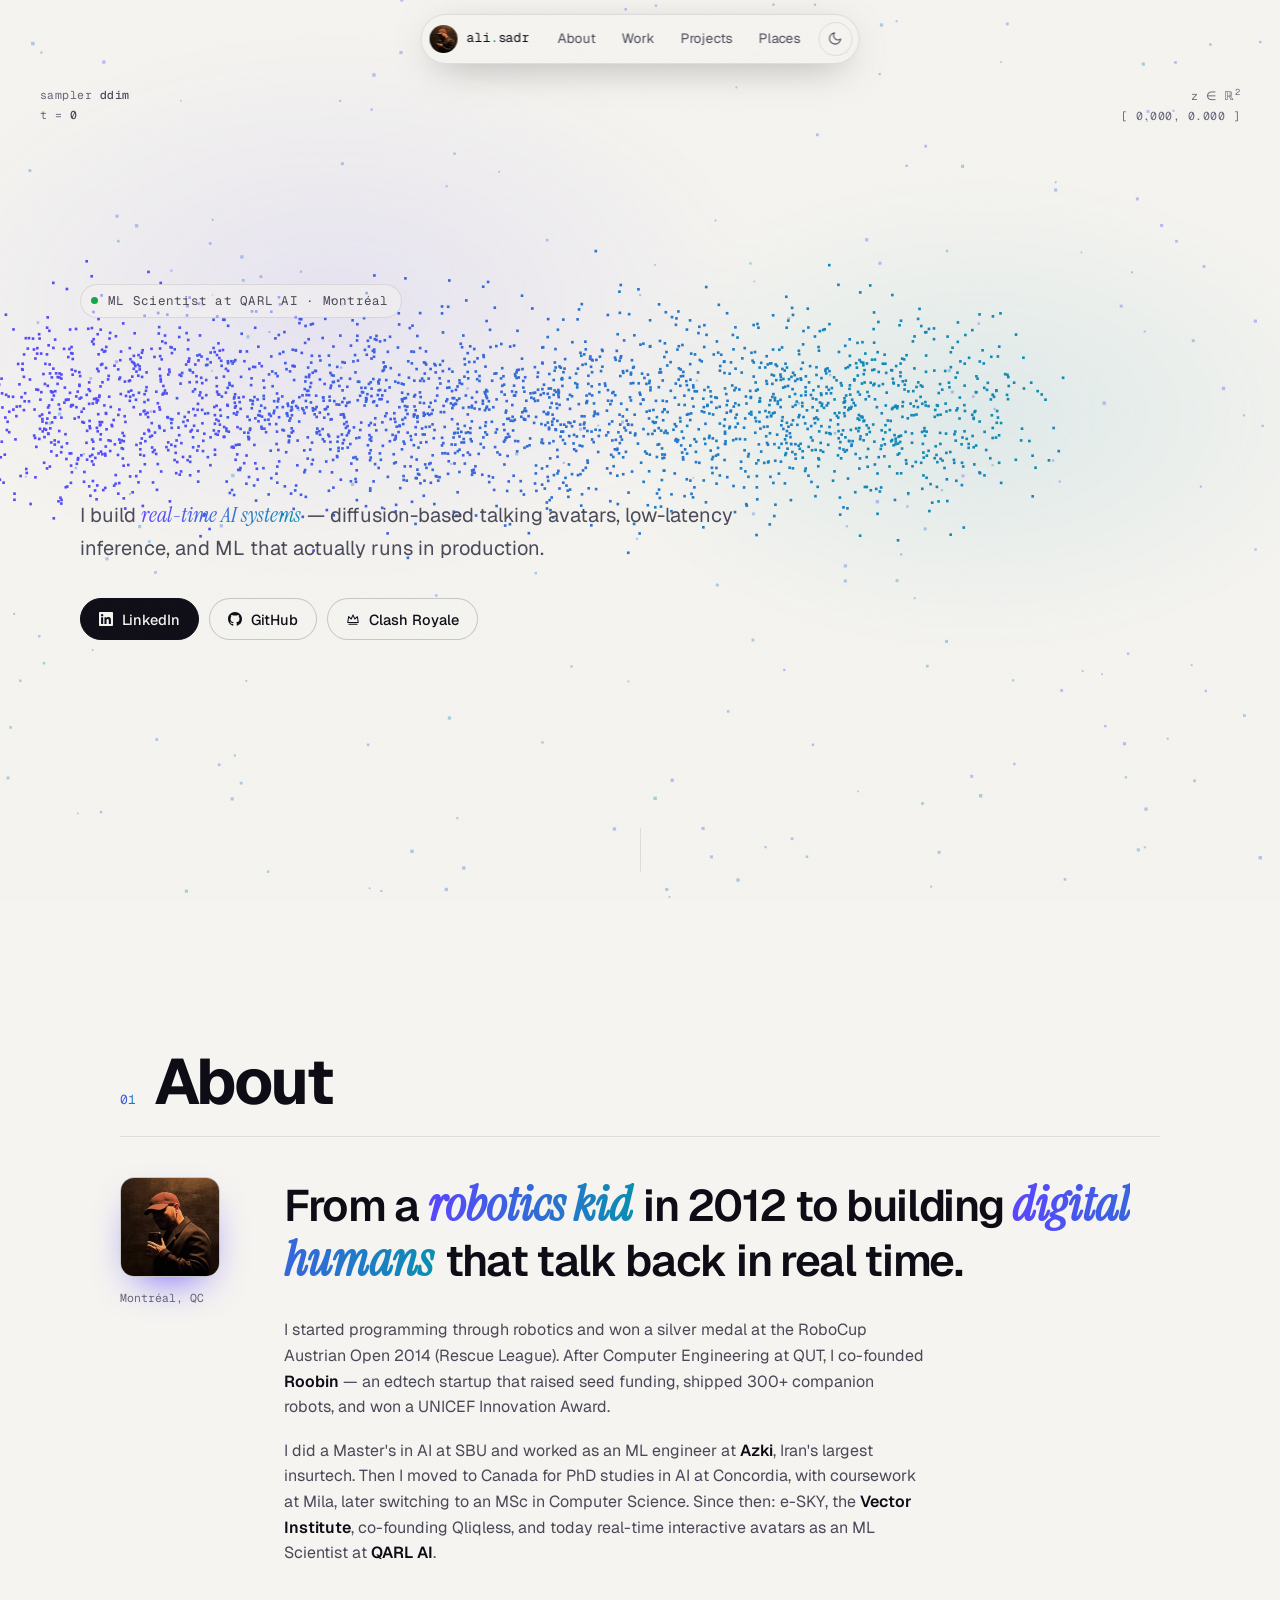
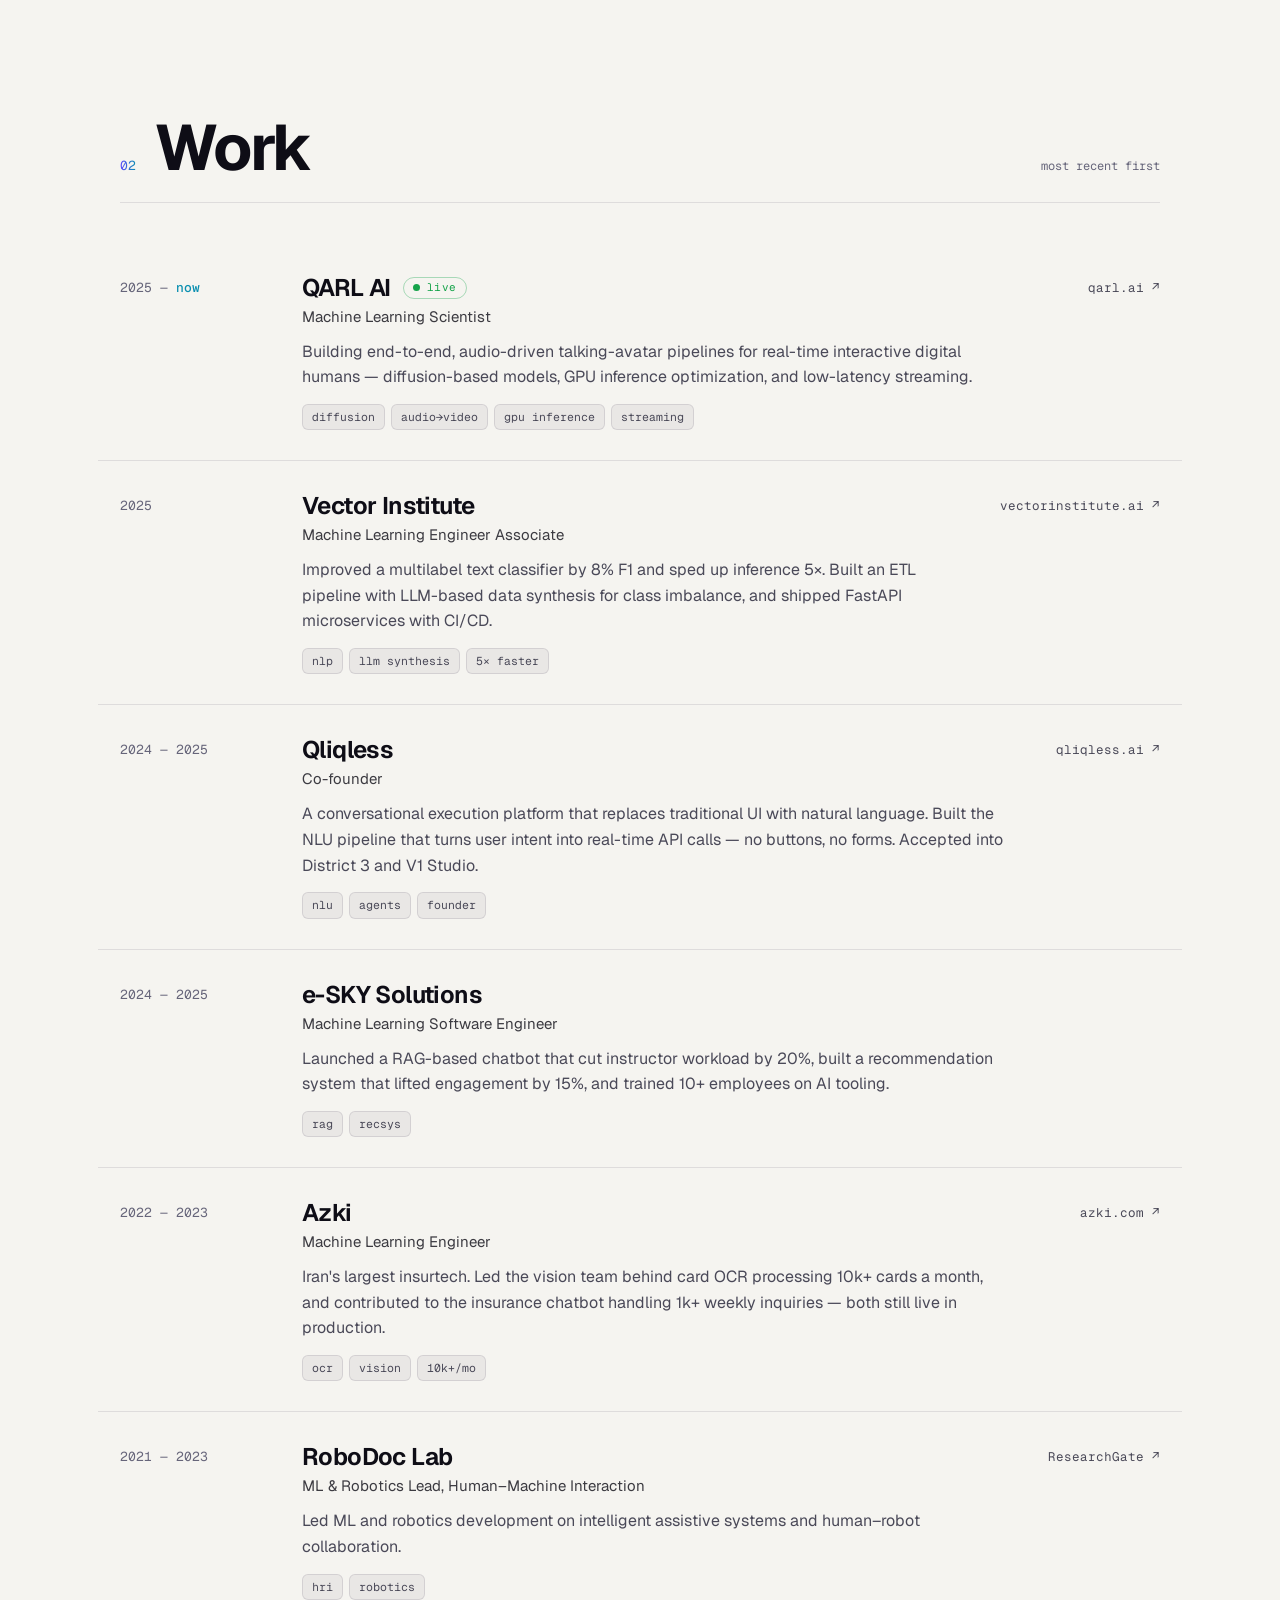
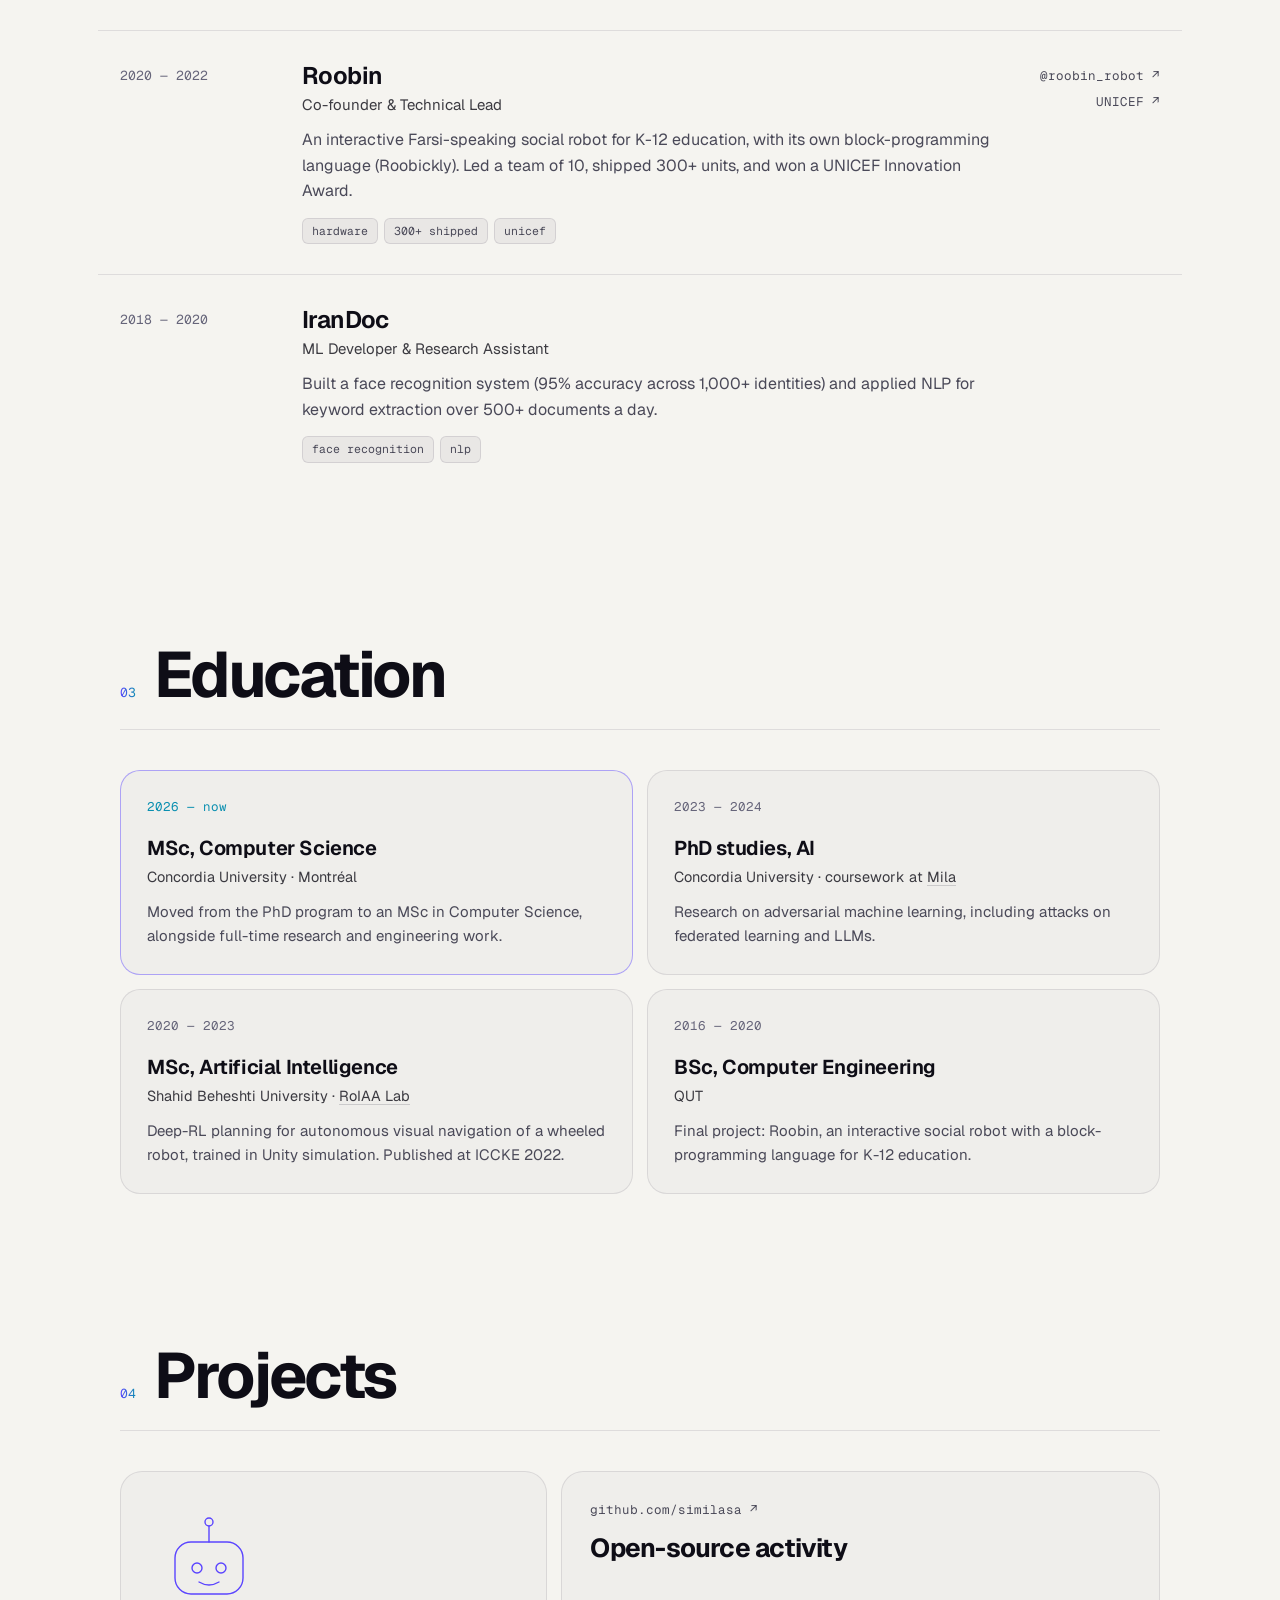
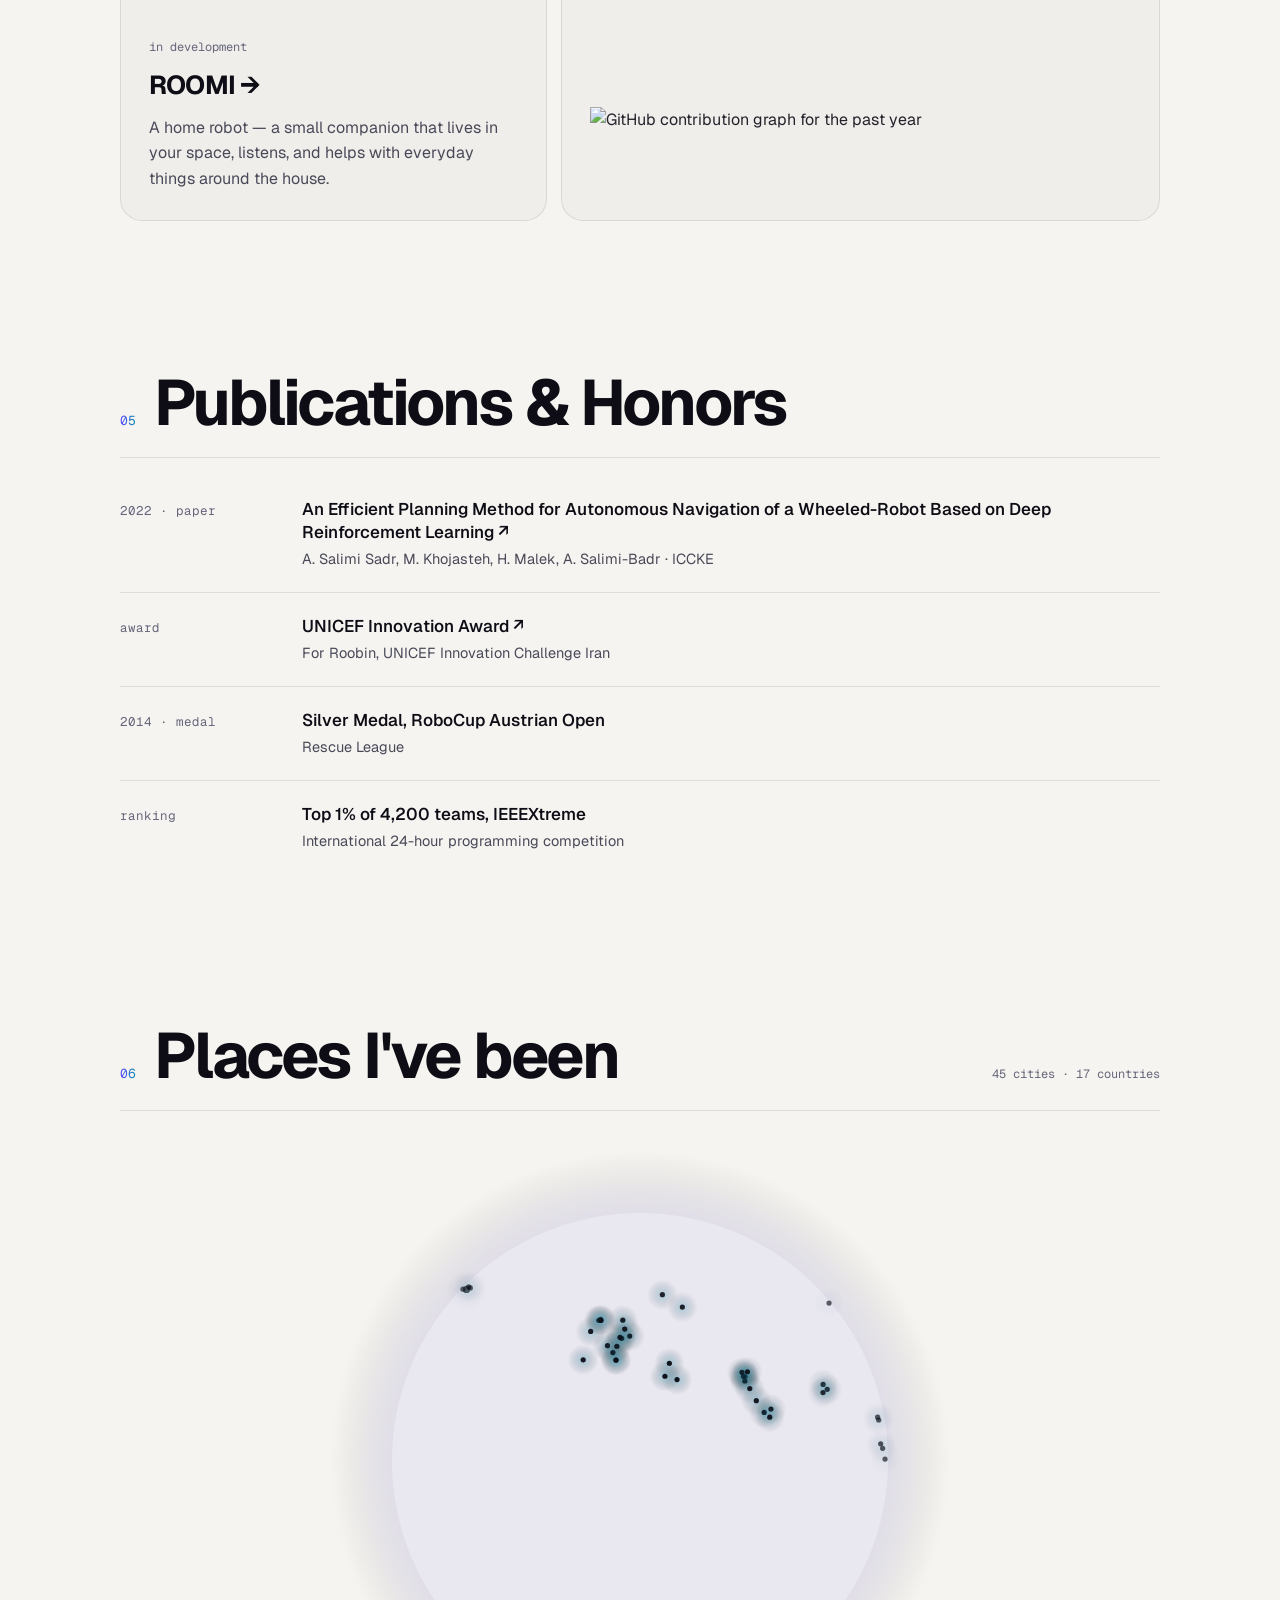
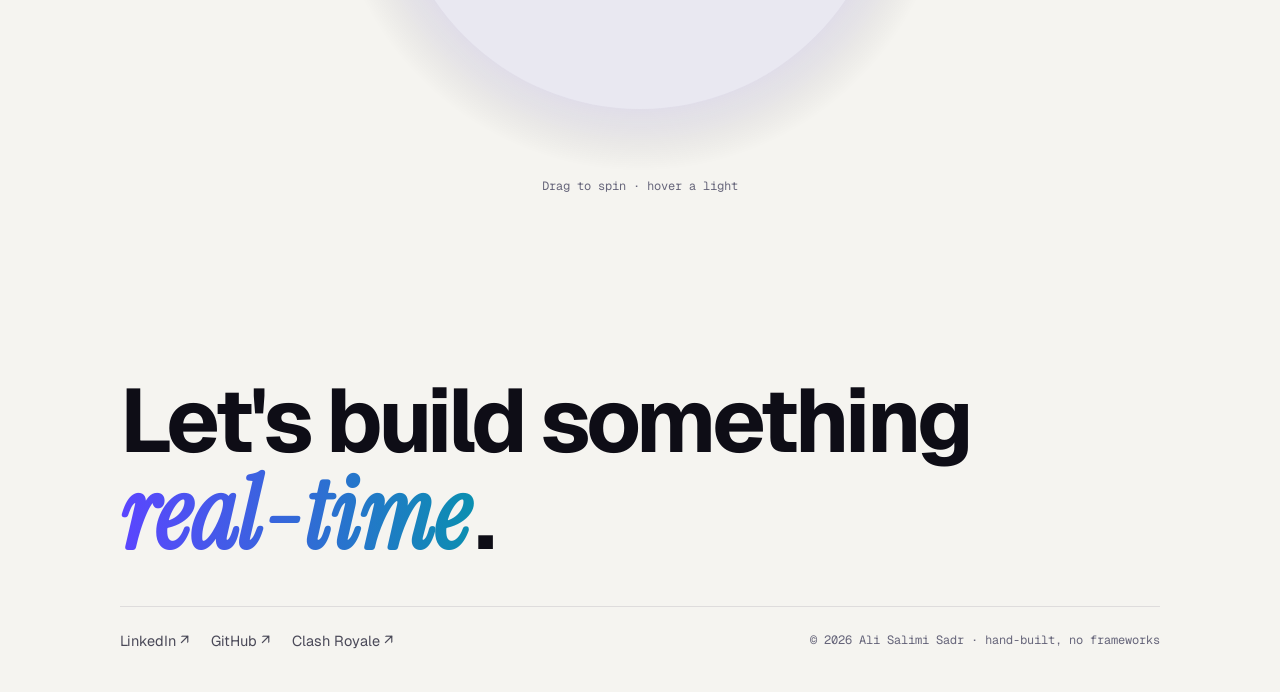
==== commit e9349ebc: "Shrink About portrait to a third Co-Authored-By: Claude Opus 5.5 <noreply@anthropic.com>" ====
--- a/index.html
+++ b/index.html
@@ -118,7 +118,7 @@
       <div class="about">
         <figure class="portrait reveal">
           <img src="photo.jpg" alt="Portrait of Ali Salimi Sadr" width="384" height="384" />
-          <figcaption>Montréal · 45.50°N 73.57°W</figcaption>
+          <figcaption>Montréal, QC</figcaption>
         </figure>
         <div class="about-text">
           <p class="statement reveal">
--- a/home.css
+++ b/home.css
@@ -350,17 +350,17 @@
 
 .about {
   display: grid;
-  grid-template-columns: minmax(0, 300px) minmax(0, 1fr);
+  grid-template-columns: 100px minmax(0, 1fr);
   gap: clamp(28px, 5vw, 72px);
   align-items: start;
 }
 
 .portrait { position: relative; }
 .portrait img {
-  width: 100%; aspect-ratio: 1; object-fit: cover;
-  border-radius: 22px;
+  width: 100%; height: auto; aspect-ratio: 1; object-fit: cover;
+  border-radius: 14px;
   border: 1px solid var(--line-2);
-  box-shadow: 0 30px 80px -30px var(--p1);
+  box-shadow: 0 16px 40px -18px var(--p1);
 }
 .portrait figcaption {
   margin-top: 12px;
@@ -571,7 +571,7 @@
 
 @media (max-width: 820px) {
   .about { grid-template-columns: minmax(0, 1fr); }
-  .portrait { max-width: 220px; }
+  .portrait { max-width: 100px; }
   .entry { grid-template-columns: minmax(0, 1fr); gap: 4px; padding: 26px 16px; margin: 0 -16px; }
   .entry-when { padding-top: 0; }
   .entry-links { flex-direction: row; align-items: center; gap: 16px; padding-top: 8px; }
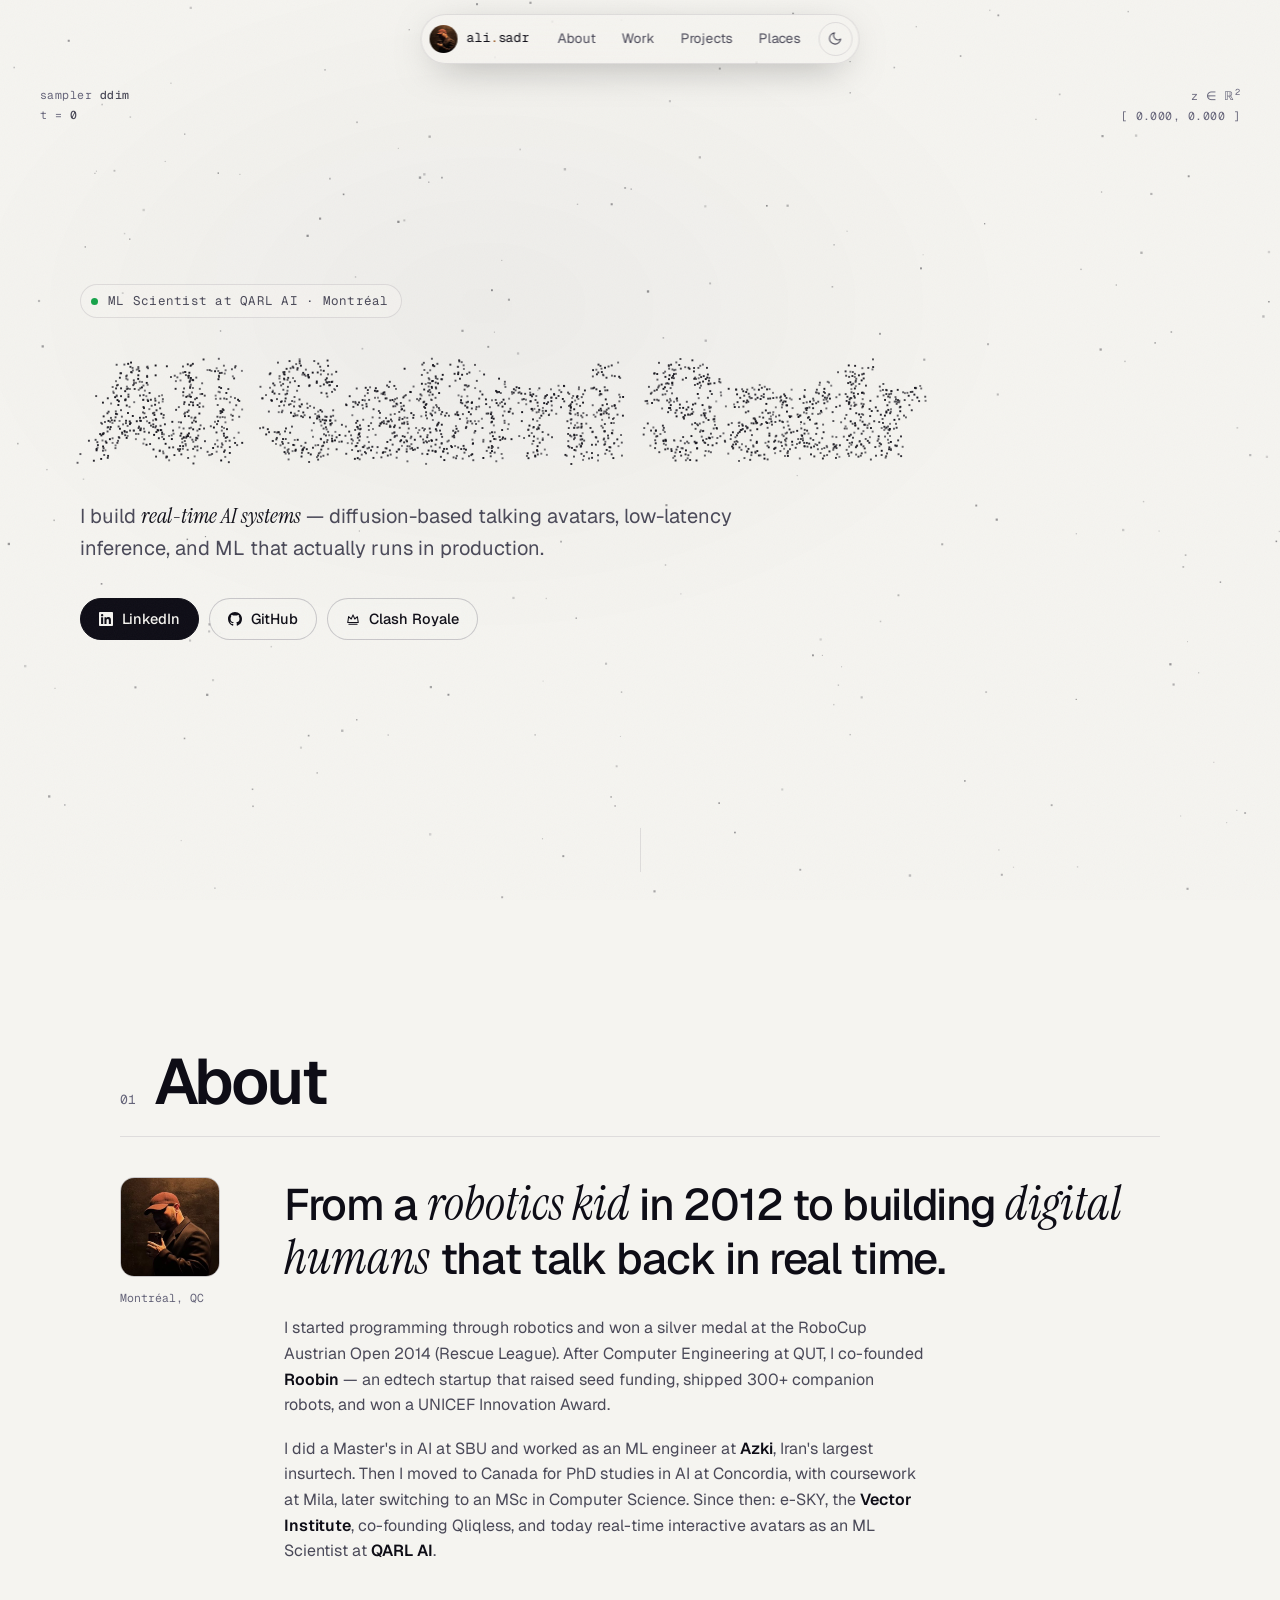
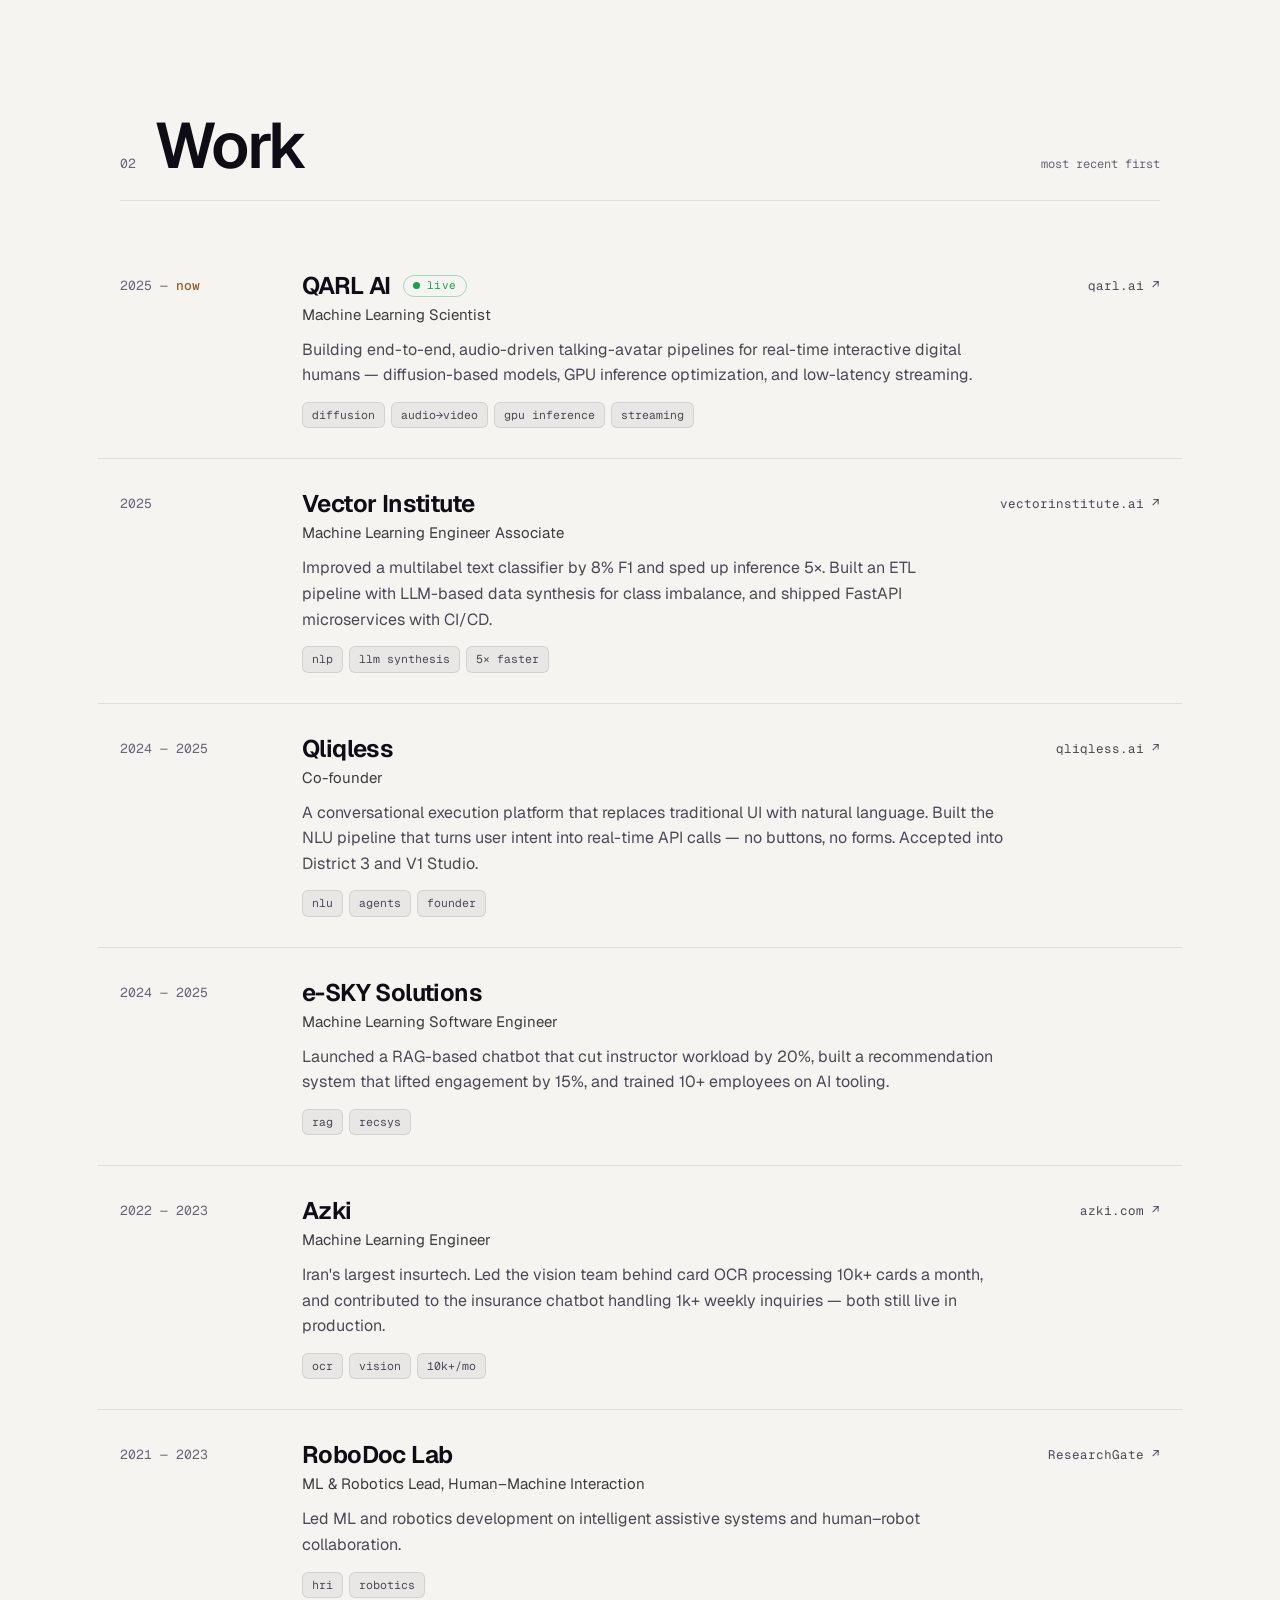
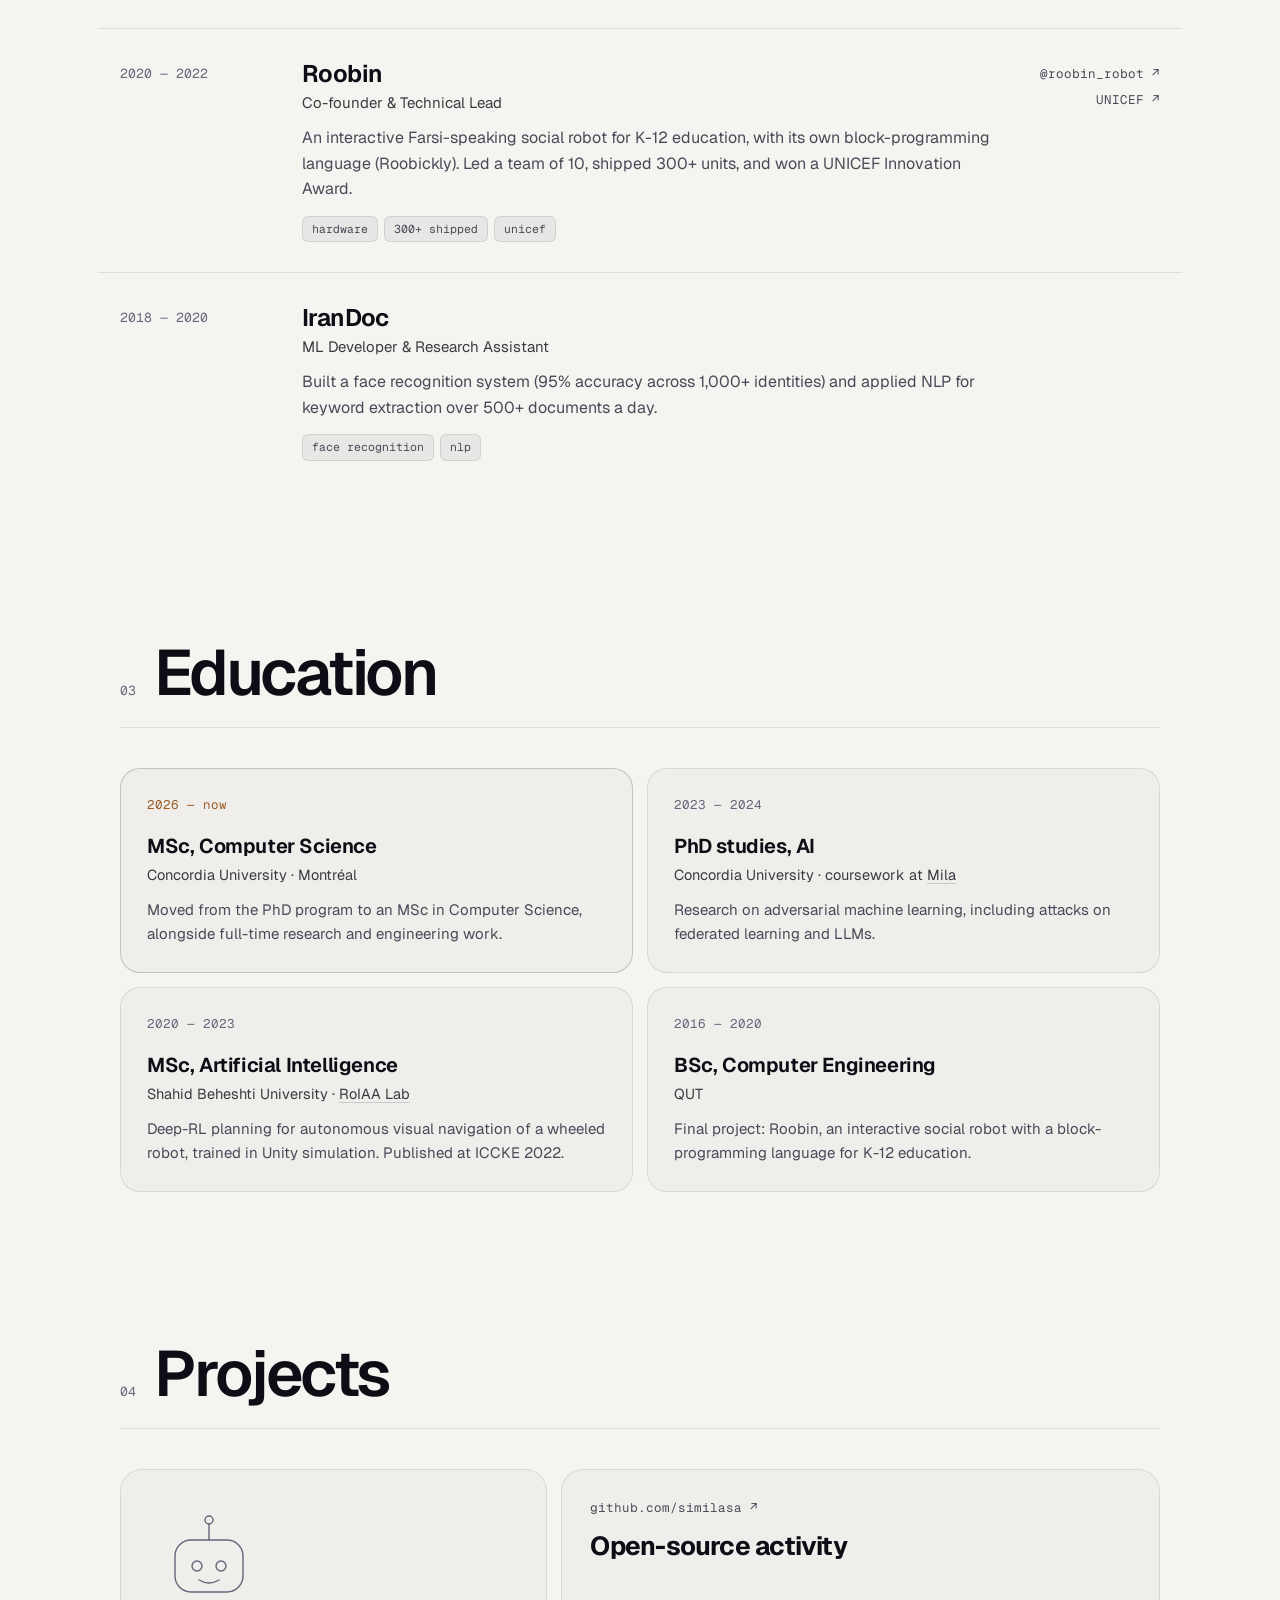
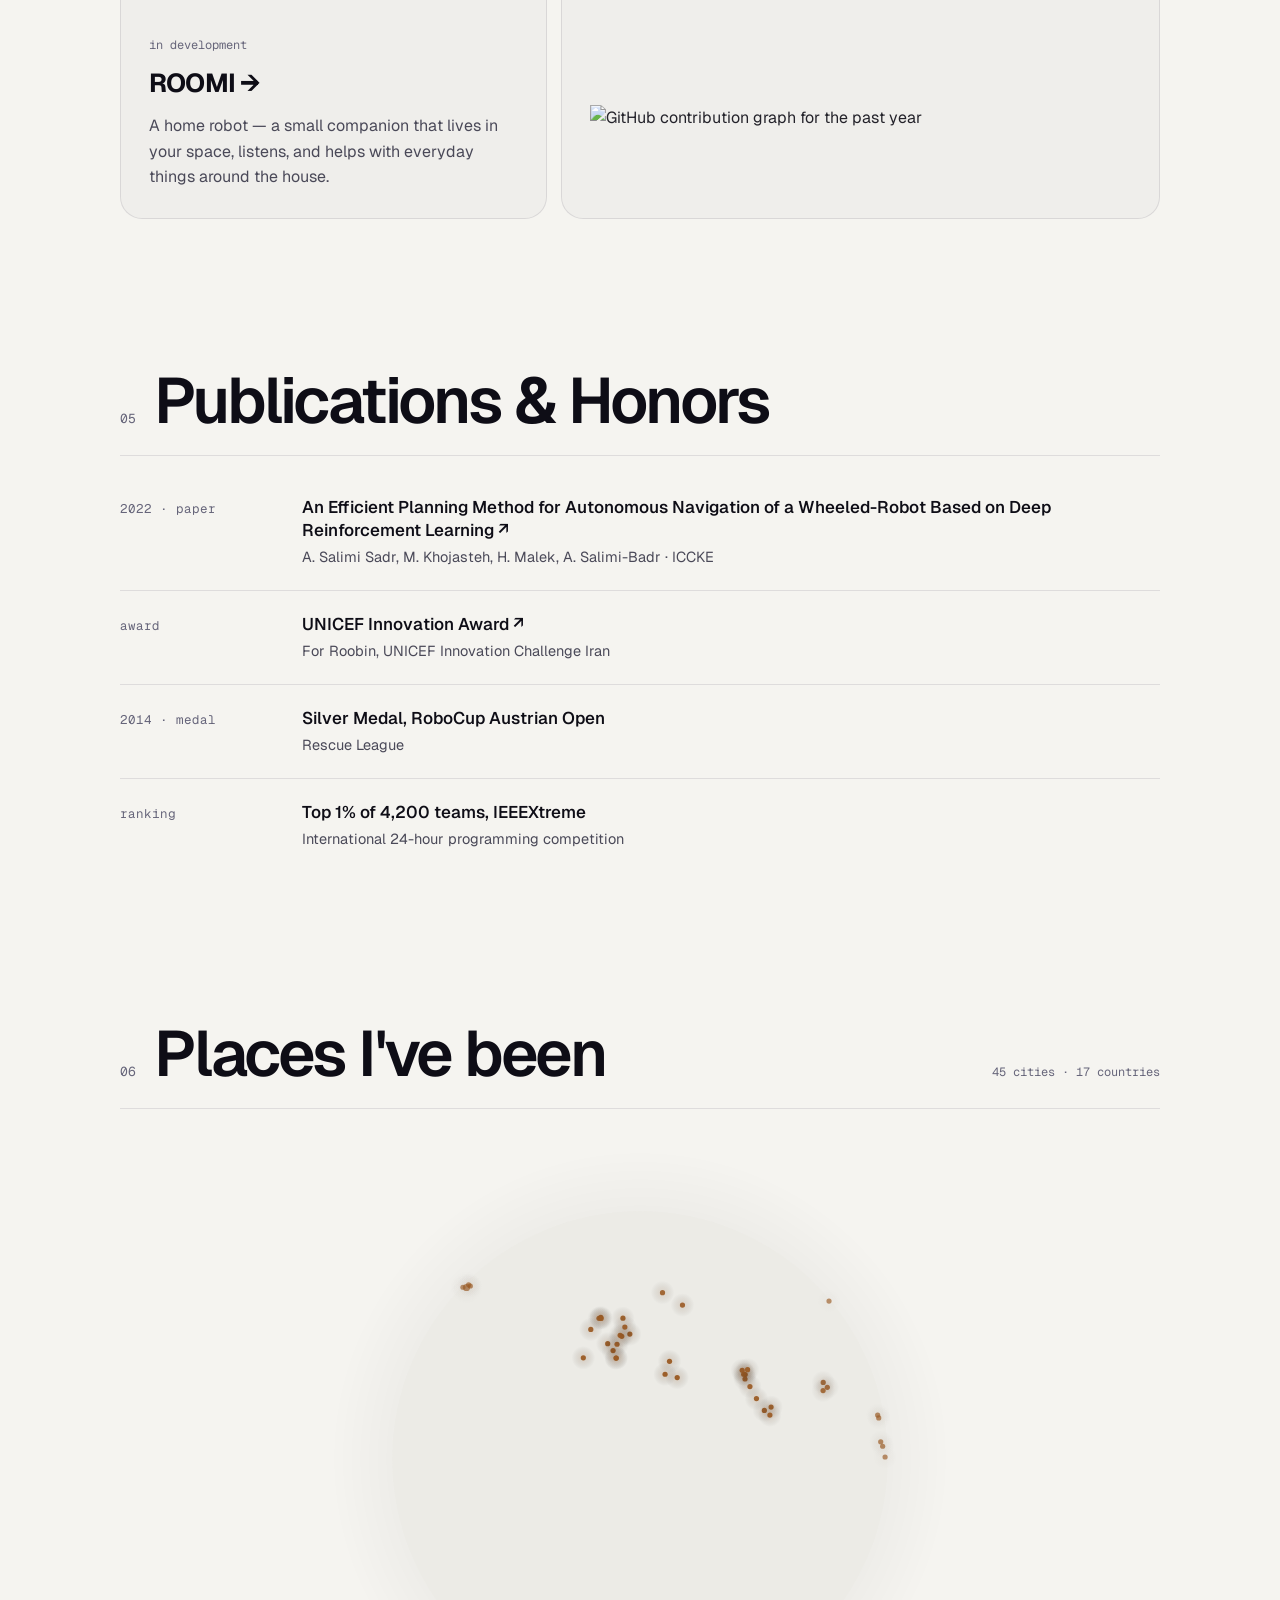
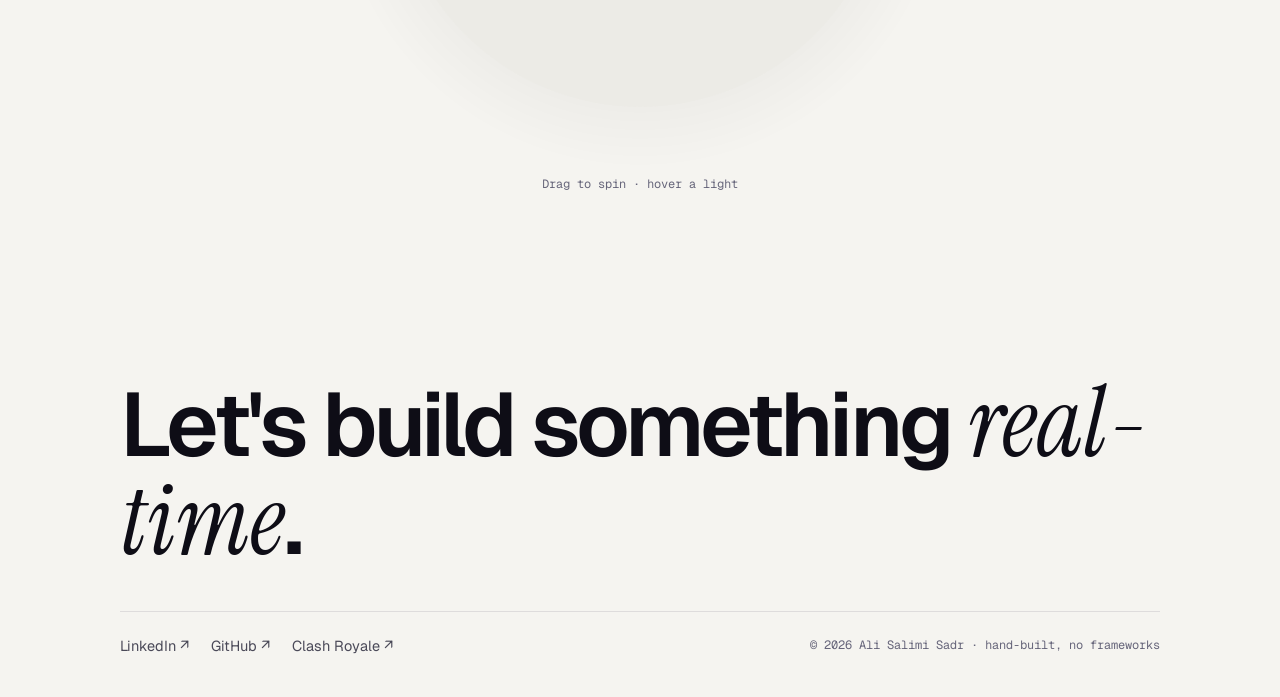
==== commit f233cdb1: "Calmer palette: monochrome with one warm accent Drop the violet/cyan gradients and glows; particles " ====
--- a/index.html
+++ b/index.html
@@ -303,7 +303,7 @@
             <p class="project-tag"><a href="https://github.com/similasa" target="_blank" rel="noreferrer">github.com/similasa ↗</a></p>
             <h3>Open-source activity</h3>
             <div class="gh-chart-wrap">
-              <img class="gh-chart" src="https://ghchart.rshah.org/7c6cff/similasa" alt="GitHub contribution graph for the past year" loading="lazy" width="663" height="104" />
+              <img class="gh-chart" src="https://ghchart.rshah.org/3a3a3a/similasa" alt="GitHub contribution graph for the past year" loading="lazy" width="663" height="104" />
             </div>
           </div>
         </div>
--- a/home.css
+++ b/home.css
@@ -14,16 +14,17 @@
   --text: #f2f1f7;
   --text-2: #a9a8b8;
   --text-3: #807f93;
-  --p1: #8b7bff;            /* violet */
-  --p2: #5ee6ff;            /* cyan */
-  --p1-glow: rgba(139, 123, 255, 0.14);
+  --accent: #d4a373;        /* warm, from the portrait's light */
+  --accent-dim: rgba(212, 163, 115, 0.28);
+  --spot: rgba(255, 255, 255, 0.035);
+  --particle: #ececf1;
   --live: #4ade80;
   --grain: 0.06;
 
-  --globe-dot: rgba(255, 255, 255, 0.26);
-  --globe-body: #0a0a11;
-  --globe-rim: rgba(139, 123, 255, 0.26);
-  --city: #ffffff;
+  --globe-dot: rgba(255, 255, 255, 0.16);
+  --globe-visited: rgba(255, 255, 255, 0.85);
+  --globe-body: #09090c;
+  --globe-rim: rgba(255, 255, 255, 0.05);
 
   --sans: "Geist", -apple-system, BlinkMacSystemFont, "Segoe UI", Helvetica, Arial, sans-serif;
   --mono: "Geist Mono", ui-monospace, SFMono-Regular, Menlo, monospace;
@@ -46,16 +47,17 @@
   --text: #0e0d16;
   --text-2: #4a4958;
   --text-3: #66657a;
-  --p1: #5b45ff;
-  --p2: #0a8fb0;
-  --p1-glow: rgba(91, 69, 255, 0.09);
+  --accent: #9a5b25;
+  --accent-dim: rgba(154, 91, 37, 0.22);
+  --spot: rgba(20, 16, 40, 0.03);
+  --particle: #14131b;
   --live: #16a34a;
   --grain: 0.035;
 
-  --globe-dot: rgba(14, 13, 40, 0.24);
-  --globe-body: #e9e8f1;
-  --globe-rim: rgba(91, 69, 255, 0.16);
-  --city: #0e0d16;
+  --globe-dot: rgba(14, 13, 22, 0.14);
+  --globe-visited: rgba(14, 13, 22, 0.8);
+  --globe-body: #ecebe6;
+  --globe-rim: rgba(0, 0, 0, 0.04);
 
   color-scheme: light;
 }
@@ -94,8 +96,8 @@
 
 a { color: inherit; }
 img { display: block; max-width: 100%; }
-::selection { background: var(--p1); color: #fff; }
-:focus-visible { outline: 2px solid var(--p2); outline-offset: 3px; border-radius: 6px; }
+::selection { background: var(--accent-dim); color: var(--text); }
+:focus-visible { outline: 2px solid var(--accent); outline-offset: 3px; border-radius: 6px; }
 
 .skip-link {
   position: absolute; left: 16px; top: -60px; z-index: 200;
@@ -106,11 +108,6 @@
 .skip-link:focus { top: 16px; }
 
 em { font-style: normal; }
-
-.grad {
-  background: linear-gradient(90deg, var(--p1), var(--p2));
-  -webkit-background-clip: text; background-clip: text; color: transparent;
-}
 
 /* ── Nav: floating glass pill ── */
 
@@ -137,7 +134,7 @@
   font-family: var(--mono); font-size: 13px; letter-spacing: -0.01em;
 }
 .nav-mark img { width: 28px; height: 28px; border-radius: 50%; object-fit: cover; }
-.nav-mark i { font-style: normal; color: var(--p2); }
+.nav-mark i { font-style: normal; color: var(--accent); }
 
 .nav-links { display: flex; gap: 2px; }
 .nav-links a {
@@ -175,9 +172,7 @@
   position: absolute; inset: -20% -10% auto;
   height: 120%;
   z-index: -2;
-  background:
-    radial-gradient(40% 35% at 30% 45%, var(--p1-glow), transparent 70%),
-    radial-gradient(35% 30% at 72% 55%, color-mix(in srgb, var(--p2) 9%, transparent), transparent 70%);
+  background: radial-gradient(50% 45% at 40% 45%, var(--spot), transparent 70%);
   filter: blur(20px);
 }
 
@@ -219,7 +214,7 @@
 .hero-name {
   margin: 28px 0 22px;
   font-size: clamp(40px, 10.2vw, 148px);
-  font-weight: 800;
+  font-weight: 700;
   line-height: 1;
   letter-spacing: -0.045em;
   white-space: nowrap;
@@ -241,11 +236,10 @@
 .hero-lede em, .statement em, .footer-big em {
   font-family: var(--serif);
   font-style: italic;
-  font-size: 1.12em;
+  font-weight: 400;
+  font-size: 1.1em;
   letter-spacing: 0;
-  background: linear-gradient(90deg, var(--p1), var(--p2));
-  -webkit-background-clip: text; background-clip: text; color: transparent;
-  padding-right: 0.06em;
+  color: var(--text);
 }
 
 .hero-actions { display: flex; flex-wrap: wrap; gap: 10px; margin-top: 34px; }
@@ -261,9 +255,9 @@
   font-size: 14.5px; font-weight: 500; text-decoration: none;
   transition: transform 250ms var(--ease), border-color 250ms, box-shadow 250ms;
 }
-.btn:hover { transform: translateY(-2px); border-color: var(--p1); box-shadow: 0 10px 30px -12px var(--p1); }
+.btn:hover { transform: translateY(-1px); border-color: var(--text-3); }
 .btn-primary { background: var(--text); color: var(--bg); border-color: var(--text); }
-.btn-primary:hover { border-color: var(--text); box-shadow: 0 10px 34px -10px var(--p2); }
+.btn-primary:hover { border-color: var(--text); opacity: 0.88; }
 
 .hud {
   position: absolute;
@@ -287,7 +281,7 @@
 .scroll-cue span {
   position: absolute; left: 0; top: -40%;
   width: 1px; height: 40%;
-  background: linear-gradient(var(--p1), var(--p2));
+  background: var(--text-2);
   animation: cue 2.2s var(--ease) infinite;
 }
 @keyframes cue { to { top: 110%; } }
@@ -310,12 +304,11 @@
 }
 .idx {
   font-family: var(--mono); font-size: 13px;
-  background: linear-gradient(90deg, var(--p1), var(--p2));
-  -webkit-background-clip: text; background-clip: text; color: transparent;
+  color: var(--text-3);
 }
 .section-head h2 {
   font-size: clamp(34px, 5.2vw, 64px);
-  font-weight: 700;
+  font-weight: 600;
   line-height: 1;
   letter-spacing: -0.04em;
 }
@@ -340,7 +333,7 @@
   position: absolute; inset: 0;
   z-index: -1;
   border-radius: inherit;
-  background: radial-gradient(420px circle at var(--mx, 50%) var(--my, 50%), var(--p1-glow), transparent 45%);
+  background: radial-gradient(420px circle at var(--mx, 50%) var(--my, 50%), var(--spot), transparent 45%);
   opacity: 0;
   transition: opacity 300ms;
 }
@@ -360,7 +353,6 @@
   width: 100%; height: auto; aspect-ratio: 1; object-fit: cover;
   border-radius: 14px;
   border: 1px solid var(--line-2);
-  box-shadow: 0 16px 40px -18px var(--p1);
 }
 .portrait figcaption {
   margin-top: 12px;
@@ -373,7 +365,7 @@
 .statement {
   font-family: var(--sans);
   font-size: clamp(28px, 3.6vw, 44px) !important;
-  font-weight: 600;
+  font-weight: 500;
   line-height: 1.12 !important;
   letter-spacing: -0.03em;
   color: var(--text) !important;
@@ -400,7 +392,7 @@
   font-family: var(--mono); font-size: 13px; color: var(--text-3);
   padding-top: 5px;
 }
-.entry-when b { font-weight: 500; color: var(--p2); }
+.entry-when b { font-weight: 500; color: var(--accent); }
 
 .entry h3 {
   display: flex; align-items: center; gap: 12px; flex-wrap: wrap;
@@ -424,7 +416,7 @@
   background: var(--surface-2);
   border: 1px solid var(--line);
 }
-.entry:hover .tokens span { border-color: color-mix(in srgb, var(--p1) 40%, transparent); }
+.entry:hover .tokens span { border-color: var(--line-2); }
 
 .entry-links {
   display: flex; flex-direction: column; align-items: flex-end; gap: 6px;
@@ -435,7 +427,7 @@
   text-decoration: none; white-space: nowrap;
   transition: color 200ms;
 }
-.entry-links a:hover, .edu-where a:hover, .project-tag a:hover { color: var(--p2); }
+.entry-links a:hover, .edu-where a:hover, .project-tag a:hover { color: var(--text); }
 
 /* ── Education ── */
 
@@ -452,9 +444,9 @@
   transition: border-color 300ms, transform 400ms var(--ease);
 }
 .edu-card:hover { border-color: var(--line-2); transform: translateY(-3px); }
-.edu-card.is-current { border-color: color-mix(in srgb, var(--p1) 45%, transparent); }
+.edu-card.is-current { border-color: var(--line-2); }
 .edu-when { font-family: var(--mono); font-size: 12.5px; color: var(--text-3); margin-bottom: 18px; }
-.edu-card.is-current .edu-when { color: var(--p2); }
+.edu-card.is-current .edu-when { color: var(--accent); }
 .edu-card h3 { font-size: 20px; font-weight: 650; letter-spacing: -0.02em; line-height: 1.3; }
 .edu-where { font-size: 14.5px; color: var(--text); opacity: 0.8; margin: 4px 0 12px; }
 .edu-where a { font-family: inherit; font-size: inherit; color: inherit; text-decoration: underline; text-decoration-color: var(--line-2); text-underline-offset: 3px; }
@@ -477,13 +469,13 @@
   overflow: hidden;
   transition: border-color 300ms, transform 400ms var(--ease);
 }
-a.project:hover { border-color: var(--p1); transform: translateY(-4px); }
+a.project:hover { border-color: var(--line-2); transform: translateY(-3px); }
 .project-art {
   width: 120px; height: 120px; margin-bottom: 18px;
-  color: var(--p1);
+  color: var(--text-3);
   transition: transform 600ms var(--ease), color 300ms;
 }
-a.project:hover .project-art { transform: rotate(-6deg) scale(1.06); color: var(--p2); }
+a.project:hover .project-art { transform: rotate(-4deg); color: var(--text); }
 .project-tag { font-family: var(--mono); font-size: 12px; color: var(--text-3); margin-bottom: 8px; }
 .project h3 { font-size: 26px; font-weight: 700; letter-spacing: -0.03em; margin-bottom: 8px; }
 .project h3 span { display: inline-block; transition: transform 300ms var(--ease); }
@@ -513,7 +505,7 @@
 .honor-meta { grid-row: span 2; font-family: var(--mono); font-size: 12.5px; color: var(--text-3); padding-top: 3px; }
 .honor-title { font-size: 17px; font-weight: 550; line-height: 1.4; text-decoration: none; }
 a.honor-title { transition: color 200ms; }
-a.honor-title:hover { color: var(--p2); }
+a.honor-title:hover { color: var(--accent); }
 .honor-sub { font-size: 14.5px; color: var(--text-2); }
 
 /* ── Globe ── */
@@ -552,7 +544,7 @@
 }
 .footer-big {
   font-size: clamp(38px, 7vw, 92px);
-  font-weight: 700;
+  font-weight: 600;
   line-height: 1;
   letter-spacing: -0.045em;
   padding-bottom: 40px;
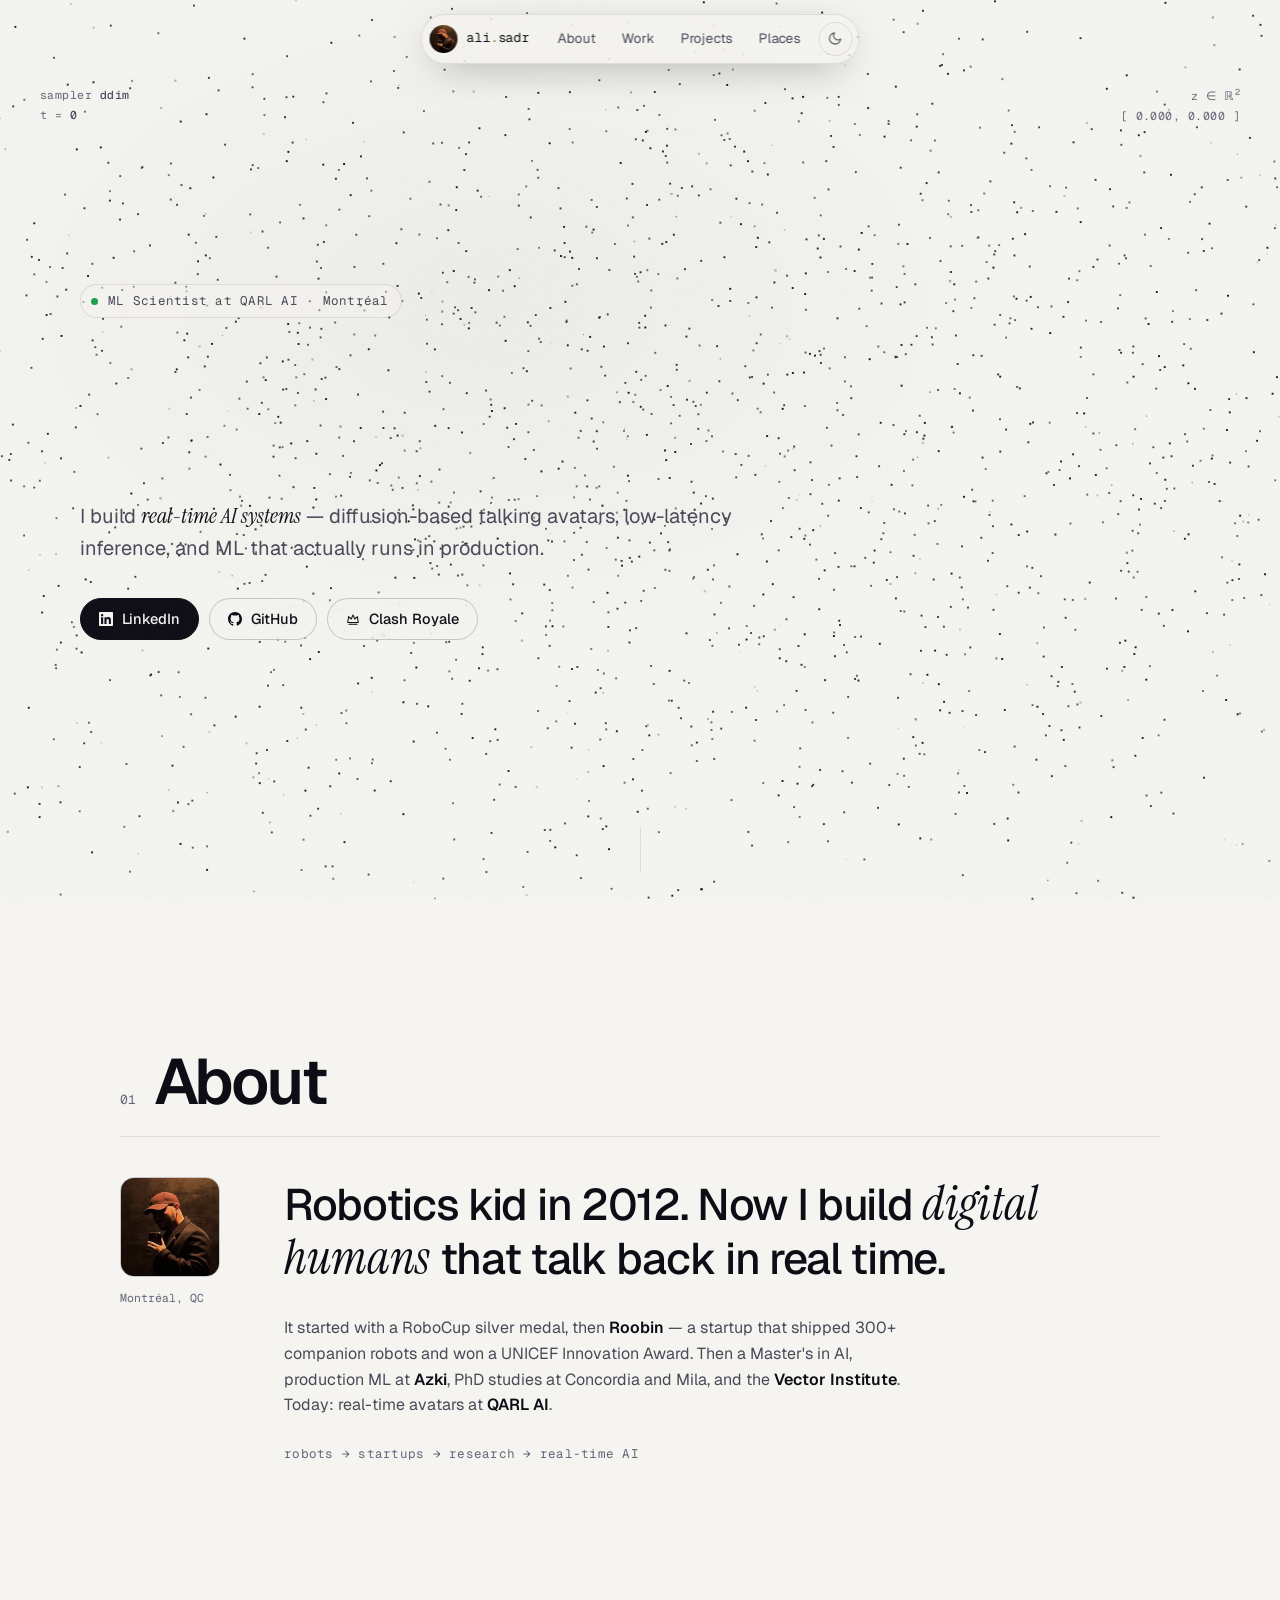
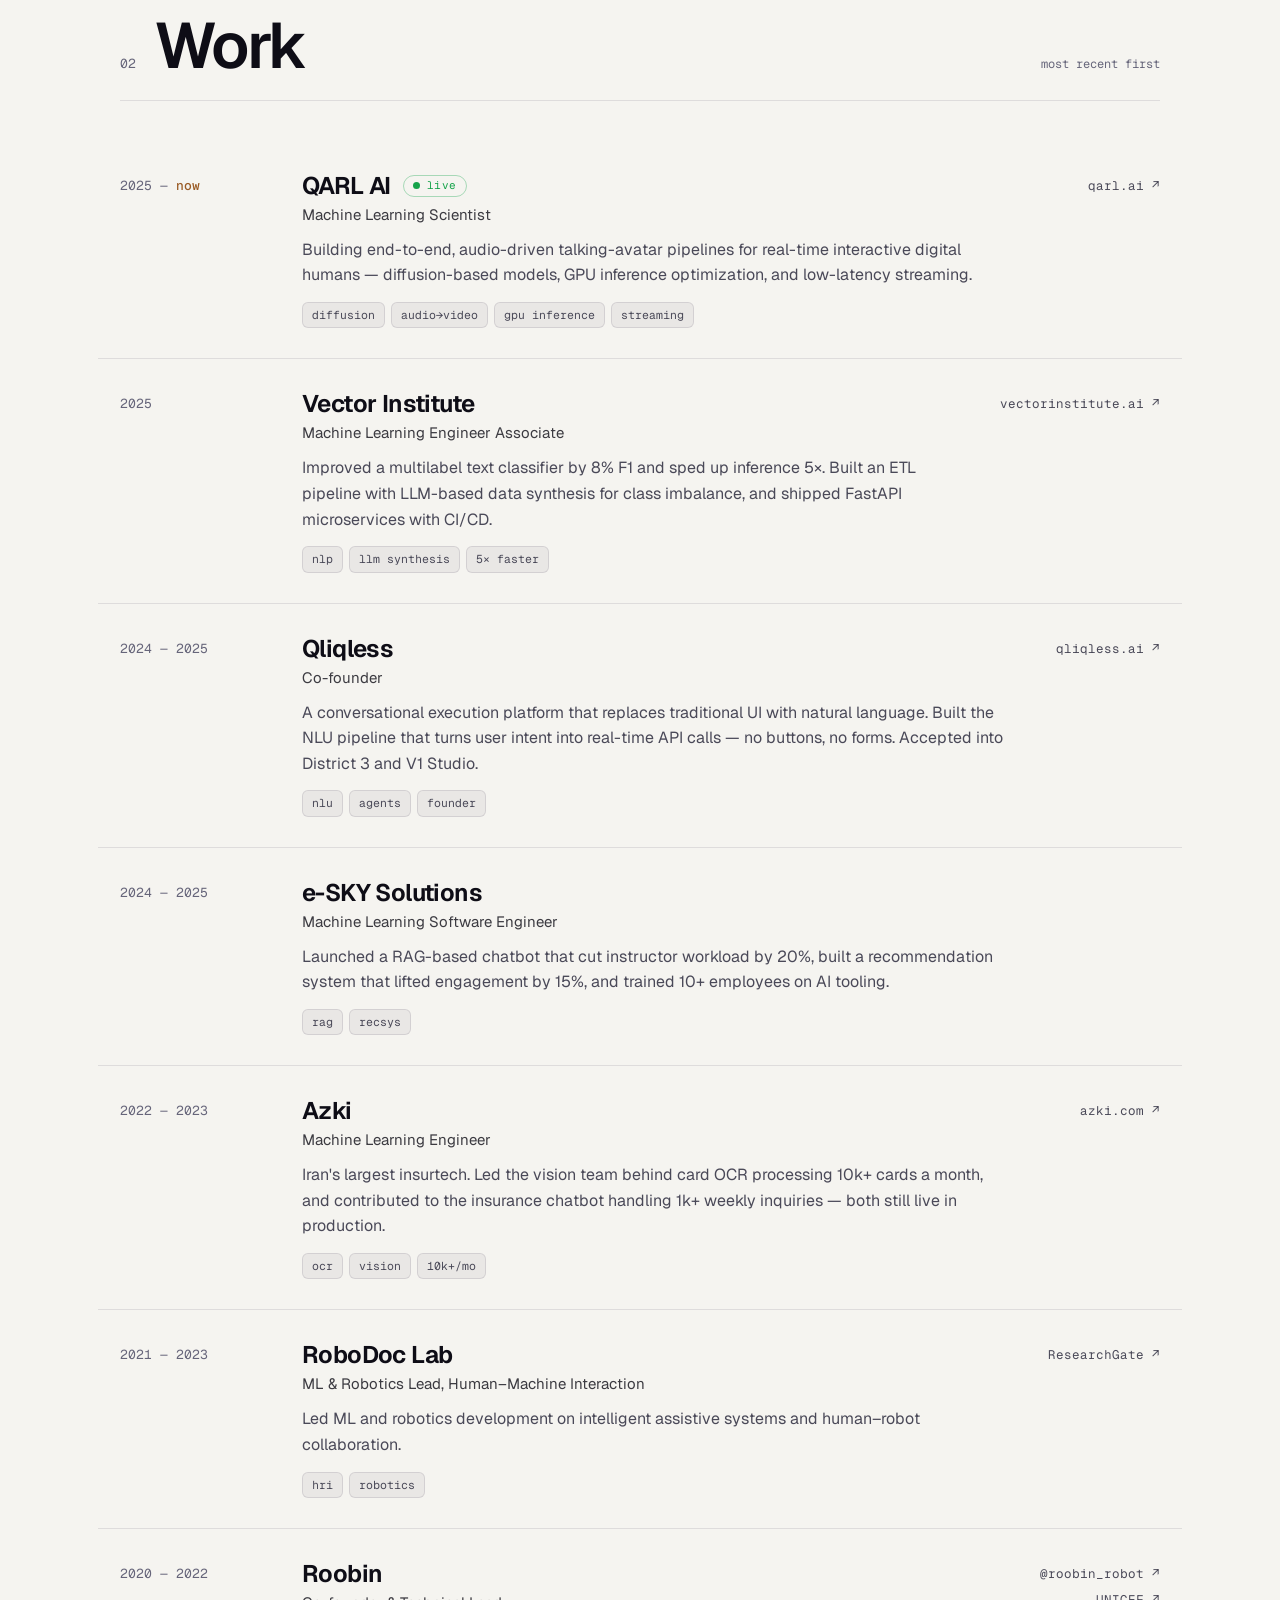
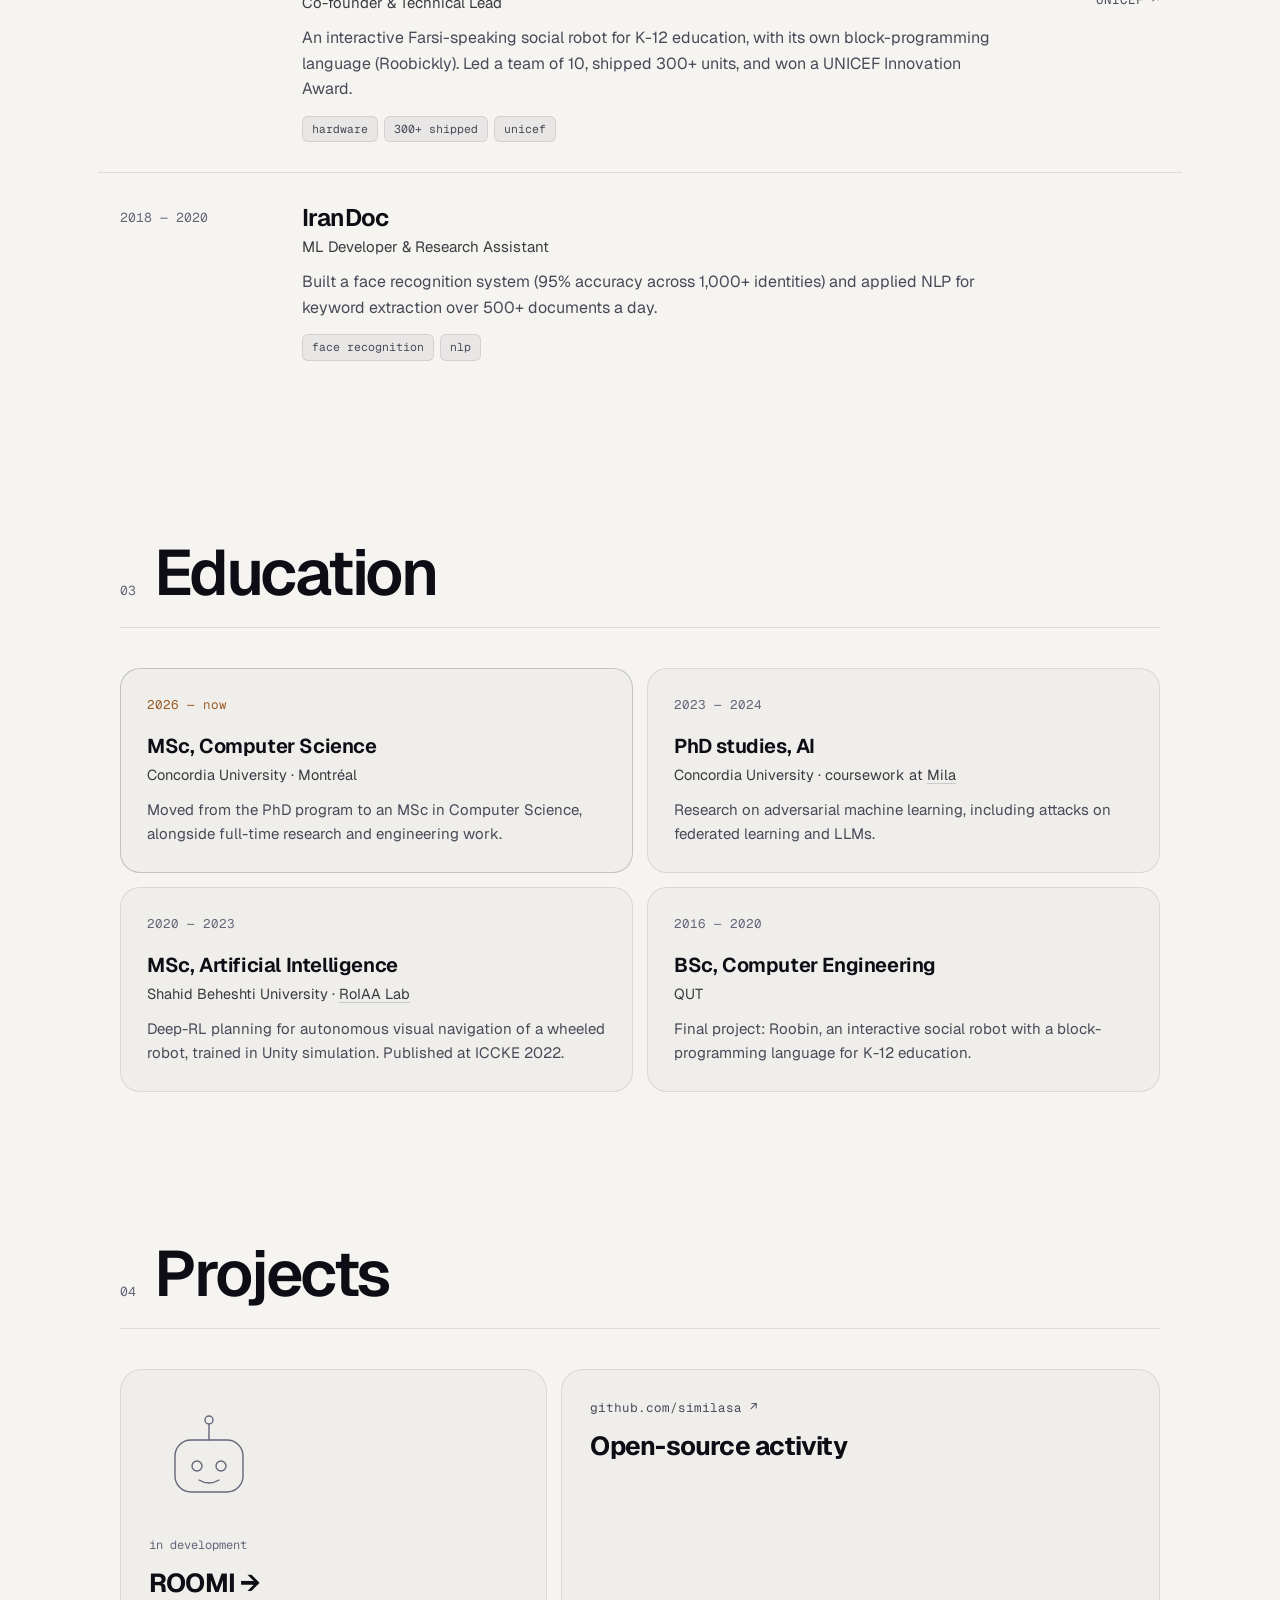
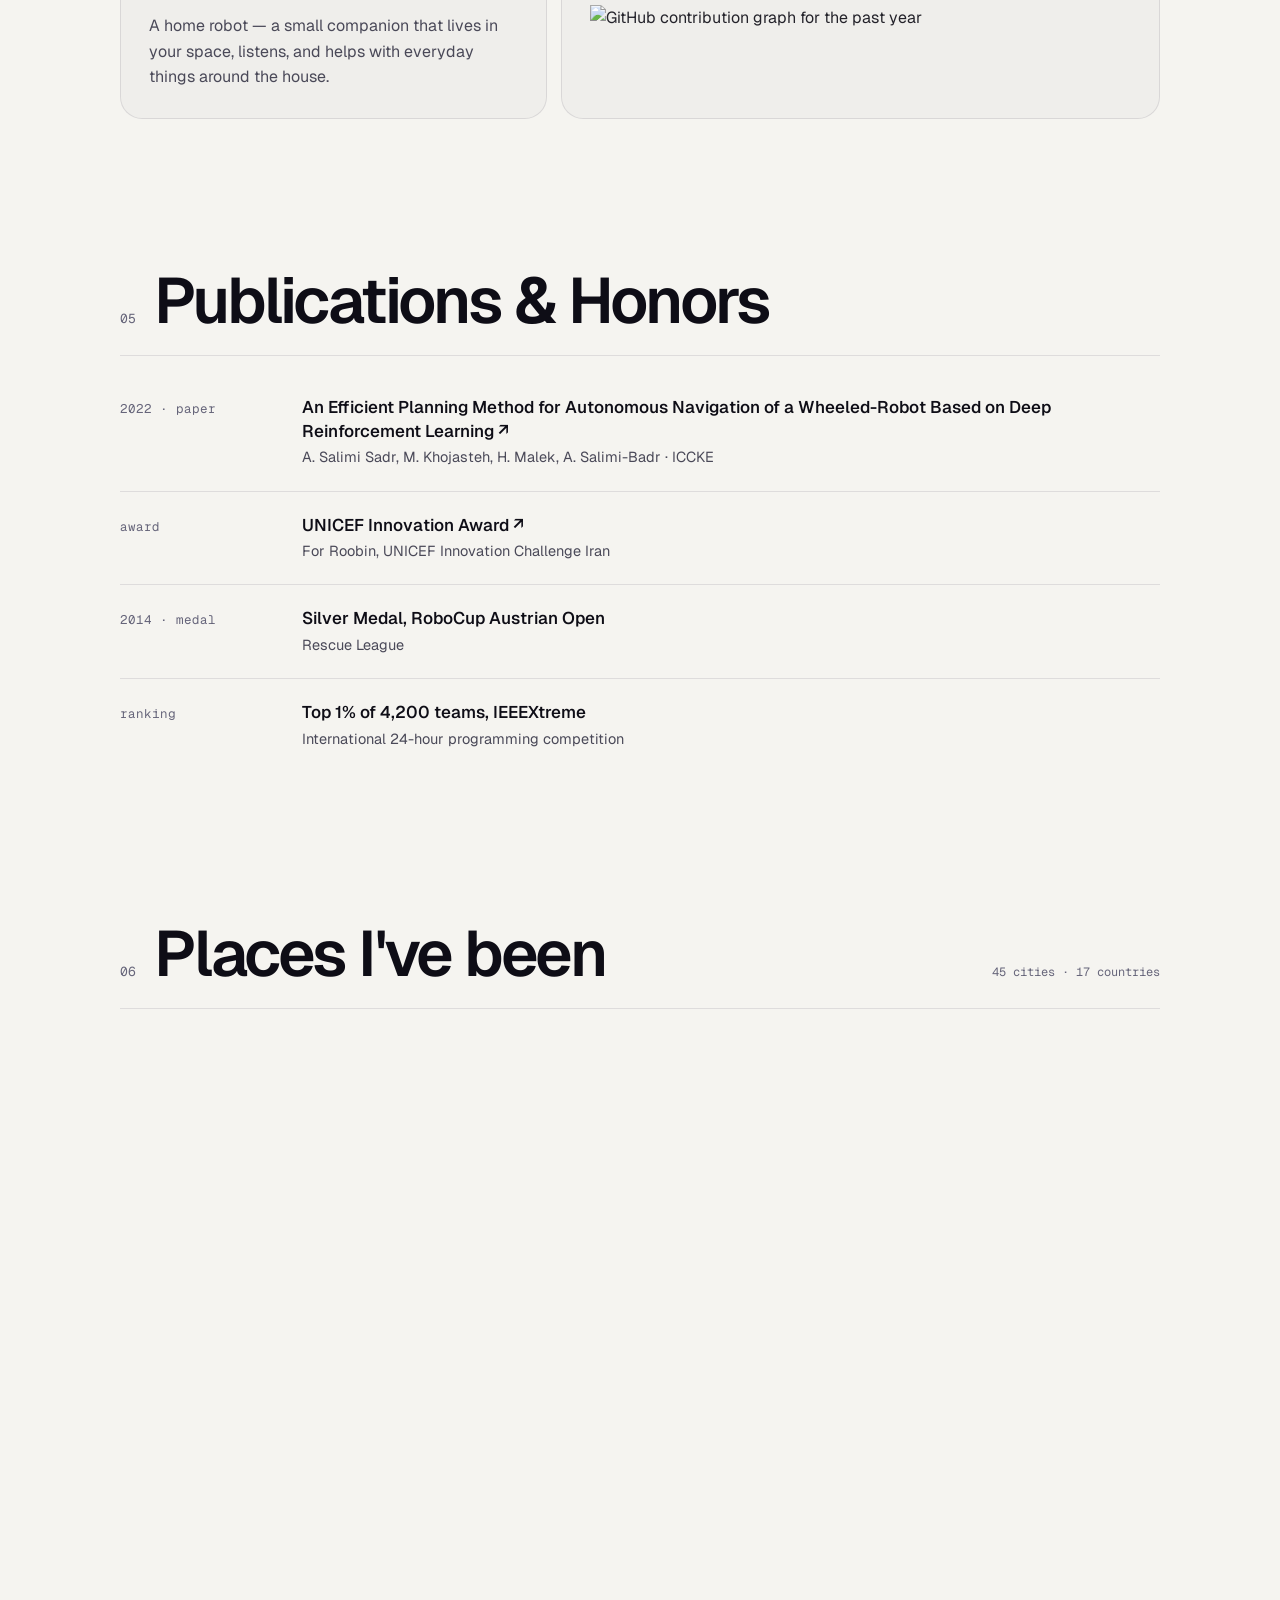
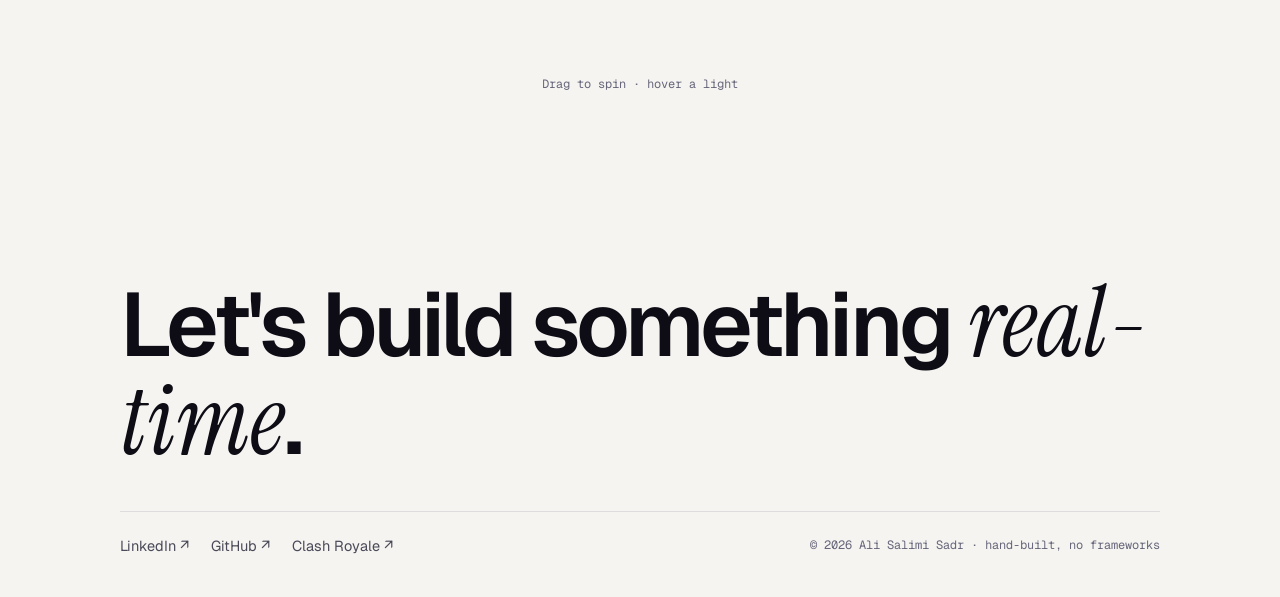
==== commit 63c7e643: "Tighten About copy Co-Authored-By: Claude Opus 5.5 <noreply@anthropic.com>" ====
--- a/index.html
+++ b/index.html
@@ -122,19 +122,15 @@
         </figure>
         <div class="about-text">
           <p class="statement reveal">
-            From a <em>robotics kid</em> in 2012 to building <em>digital humans</em> that talk back in real time.
+            Robotics kid in 2012. Now I build <em>digital humans</em> that talk back in real time.
           </p>
           <p class="reveal">
-            I started programming through robotics and won a silver medal at the RoboCup Austrian Open 2014
-            (Rescue League). After Computer Engineering at QUT, I co-founded <strong>Roobin</strong> — an edtech
-            startup that raised seed funding, shipped 300+ companion robots, and won a UNICEF Innovation Award.
+            It started with a RoboCup silver medal, then <strong>Roobin</strong> — a startup that shipped 300+
+            companion robots and won a UNICEF Innovation Award. Then a Master's in AI, production ML at
+            <strong>Azki</strong>, PhD studies at Concordia and Mila, and the <strong>Vector Institute</strong>.
+            Today: real-time avatars at <strong>QARL AI</strong>.
           </p>
-          <p class="reveal">
-            I did a Master's in AI at SBU and worked as an ML engineer at <strong>Azki</strong>, Iran's largest
-            insurtech. Then I moved to Canada for PhD studies in AI at Concordia, with coursework at Mila, later
-            switching to an MSc in Computer Science. Since then: e-SKY, the <strong>Vector Institute</strong>,
-            co-founding Qliqless, and today real-time interactive avatars as an ML Scientist at <strong>QARL AI</strong>.
-          </p>
+          <p class="trail reveal" aria-hidden="true">robots → startups → research → real-time AI</p>
         </div>
       </div>
     </section>
--- a/home.css
+++ b/home.css
@@ -361,6 +361,11 @@
 
 .about-text p { color: var(--text-2); max-width: 40em; }
 .about-text p + p { margin-top: 18px; }
+.trail {
+  margin-top: 26px !important;
+  font-family: var(--mono); font-size: 12.5px; letter-spacing: 0.02em;
+  color: var(--text-3) !important;
+}
 .about-text strong { color: var(--text); font-weight: 600; }
 .statement {
   font-family: var(--sans);
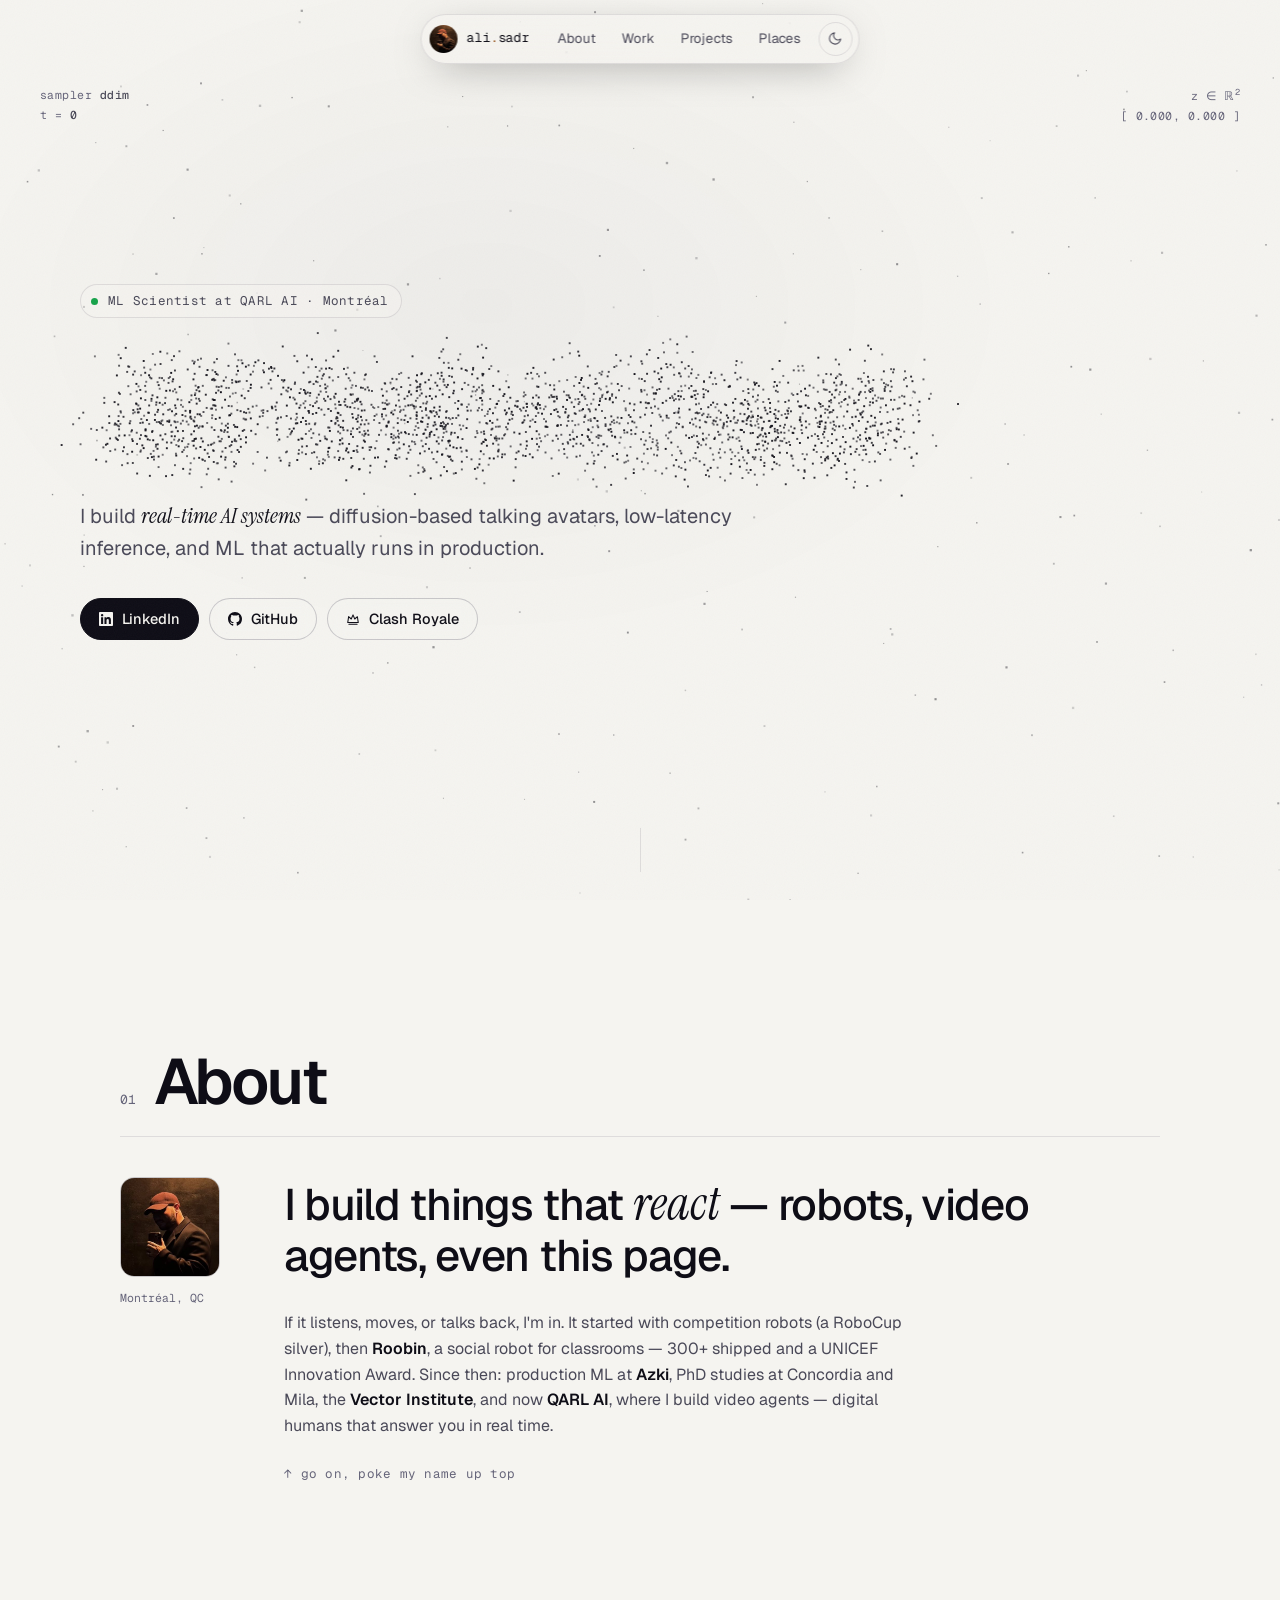
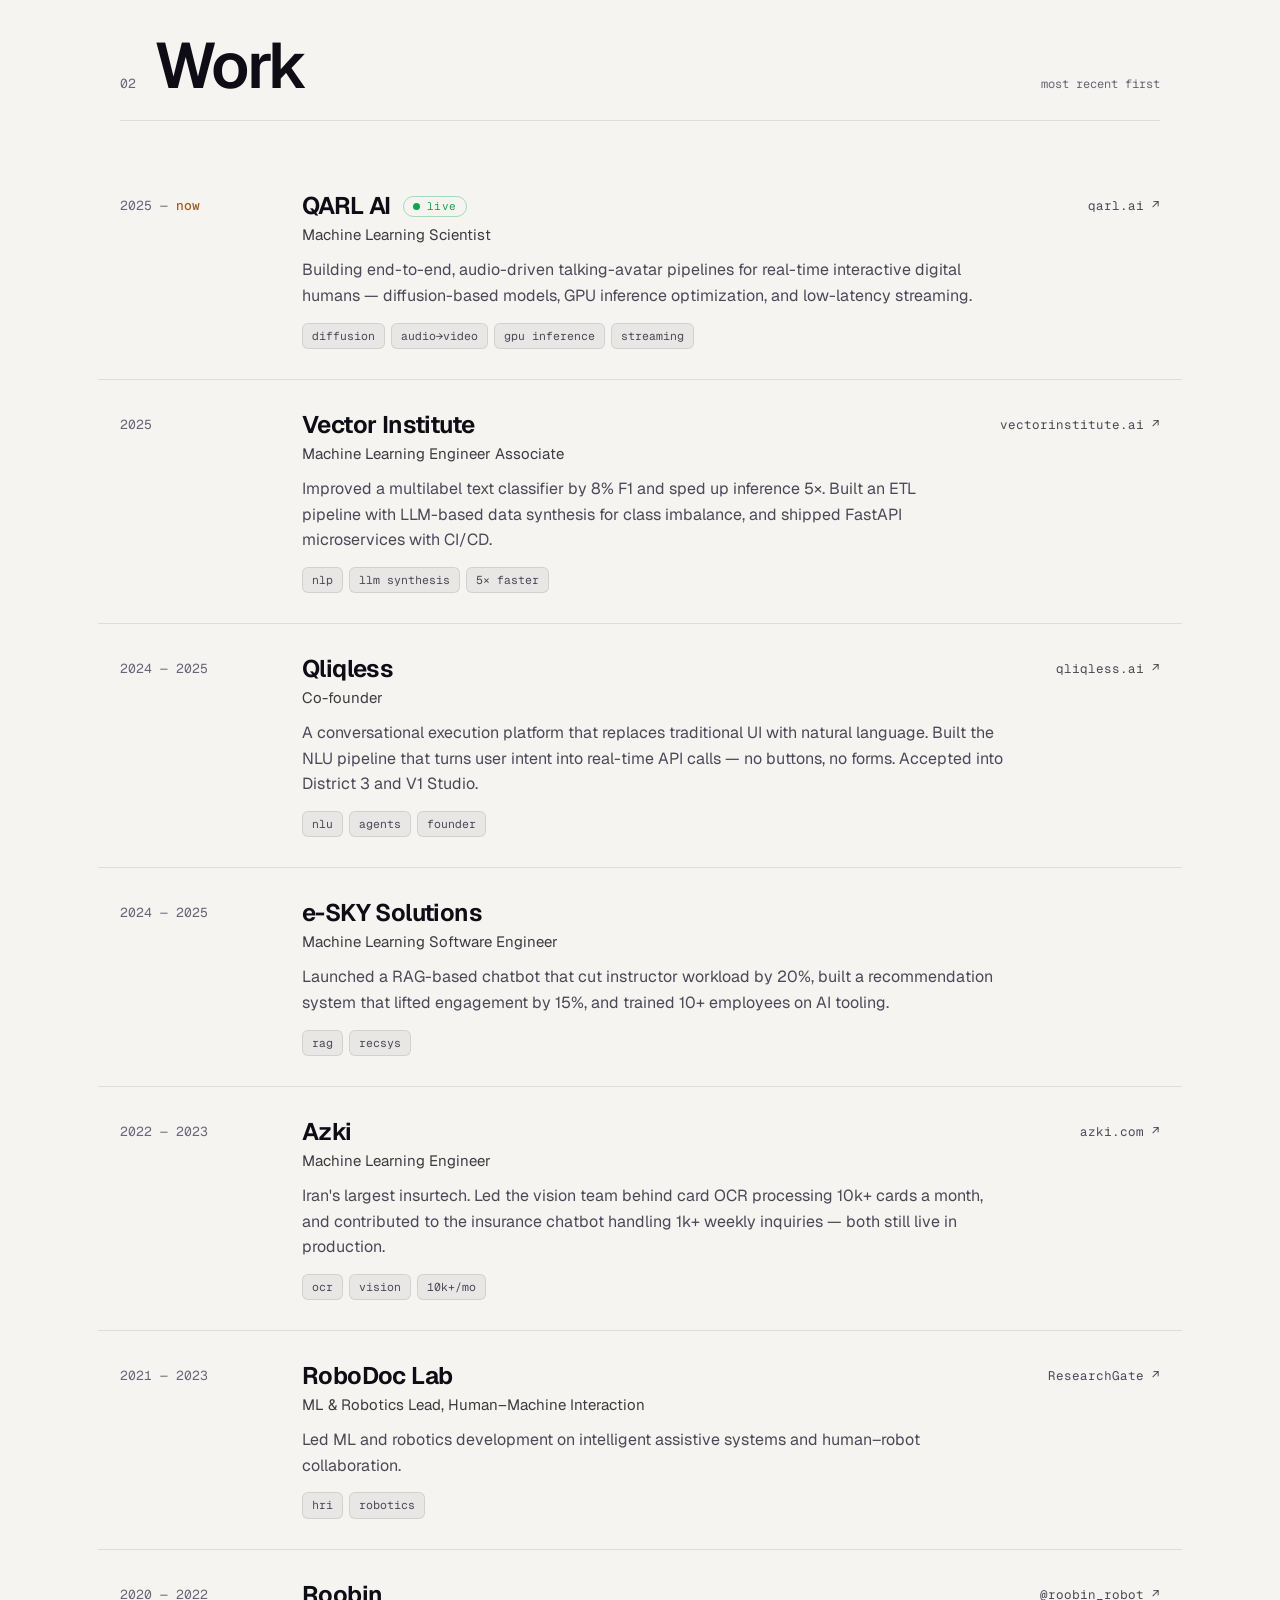
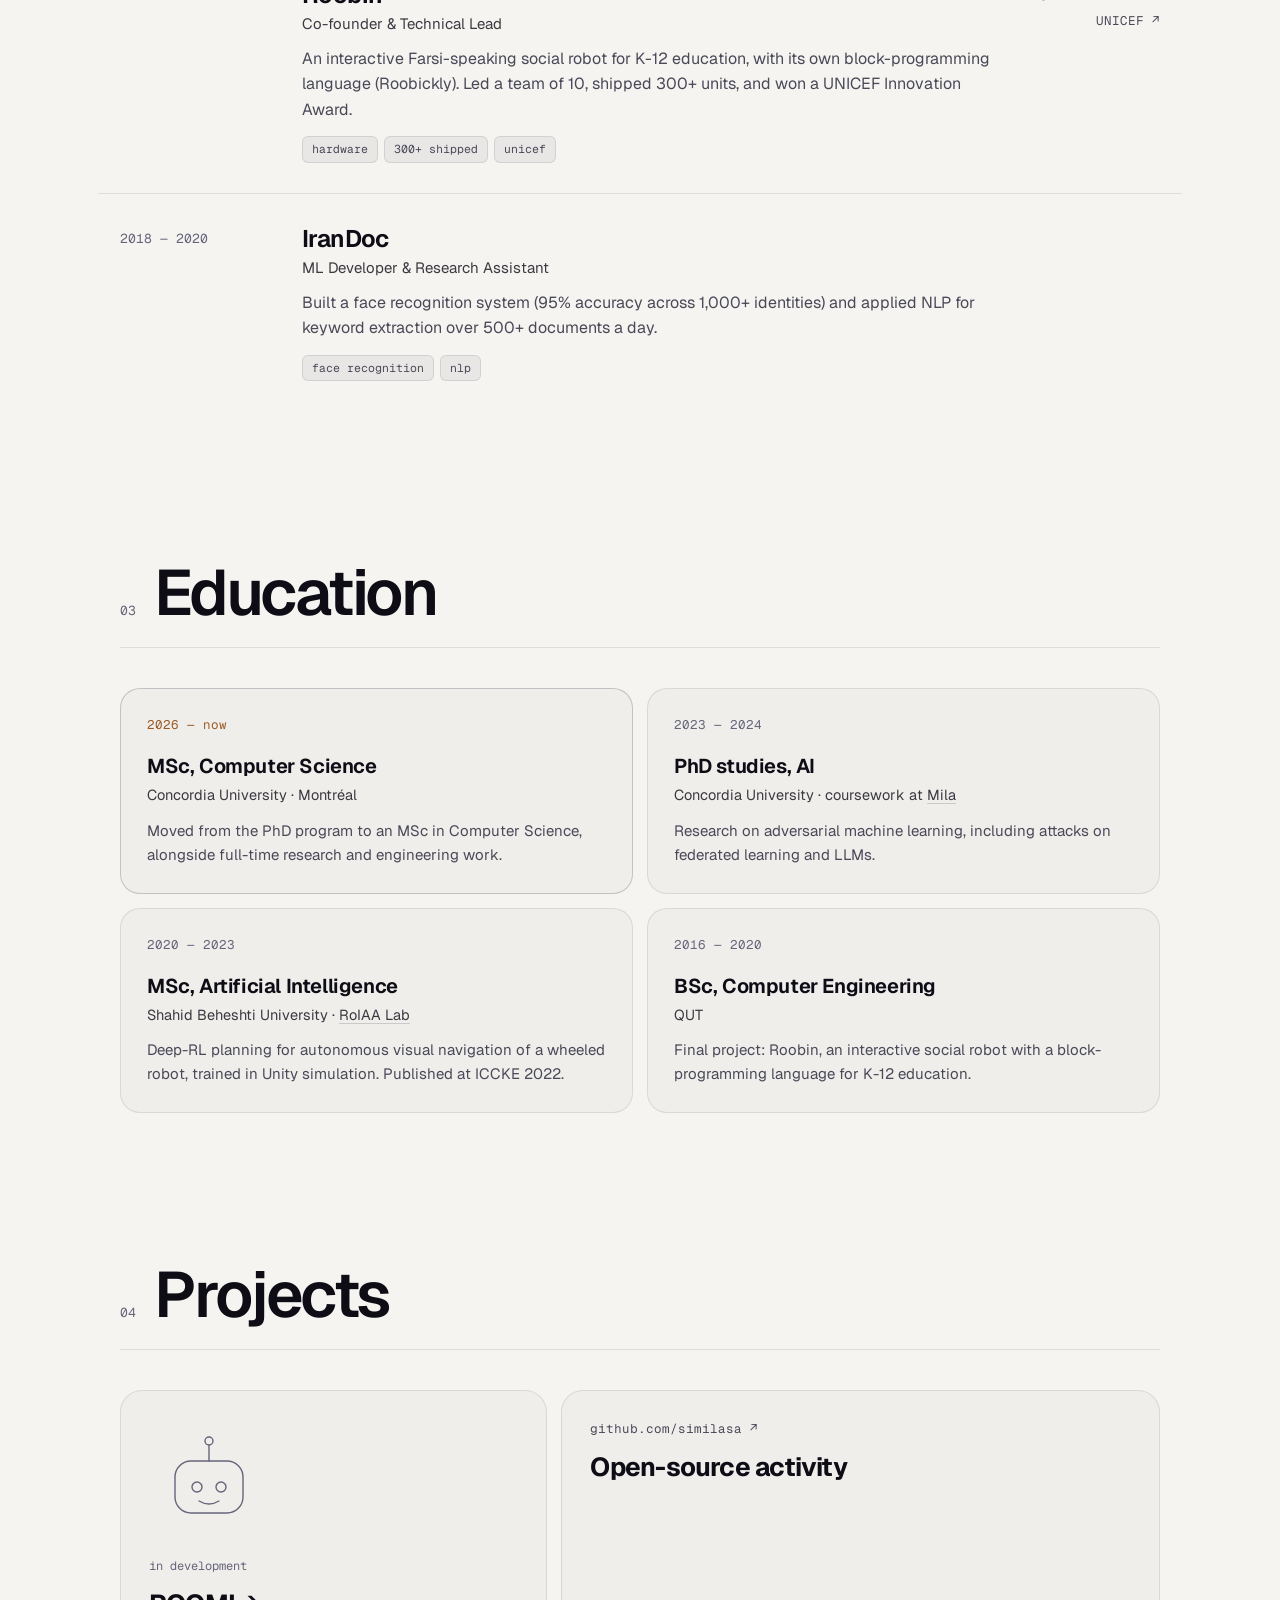
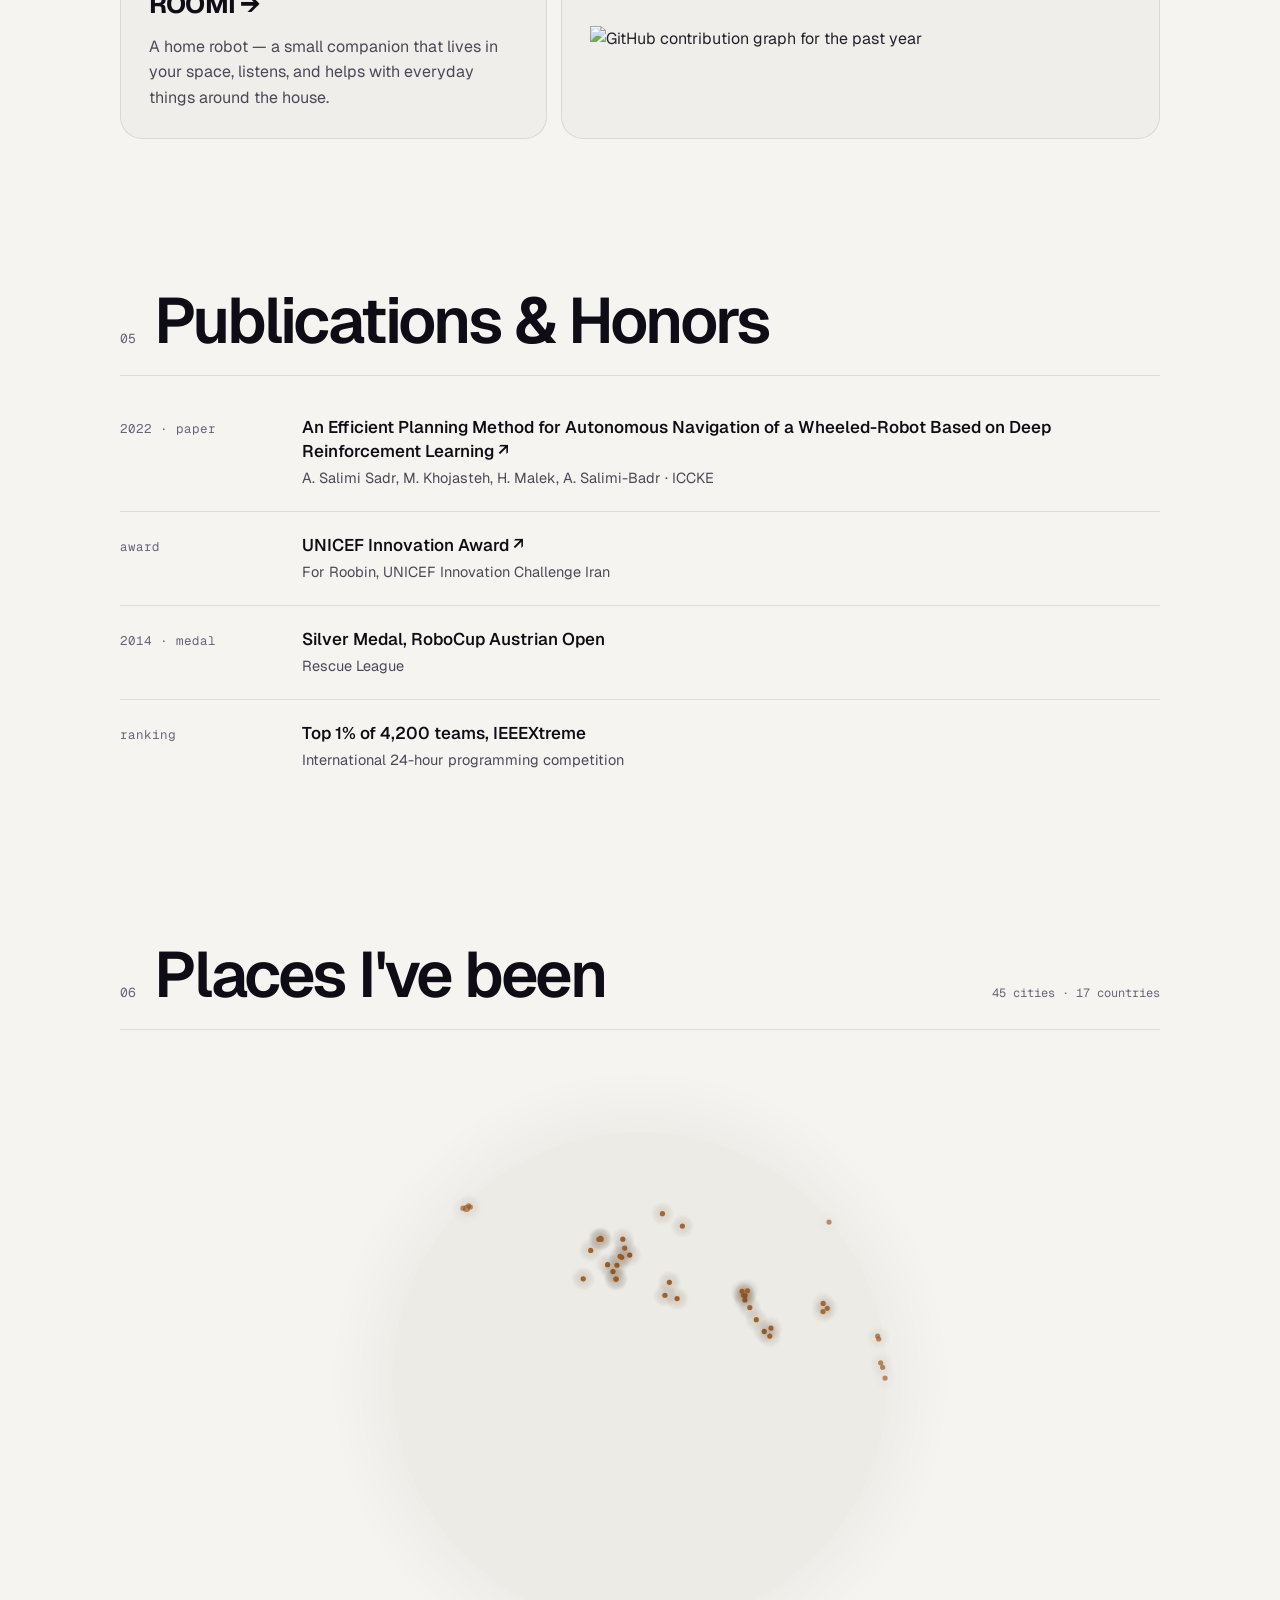
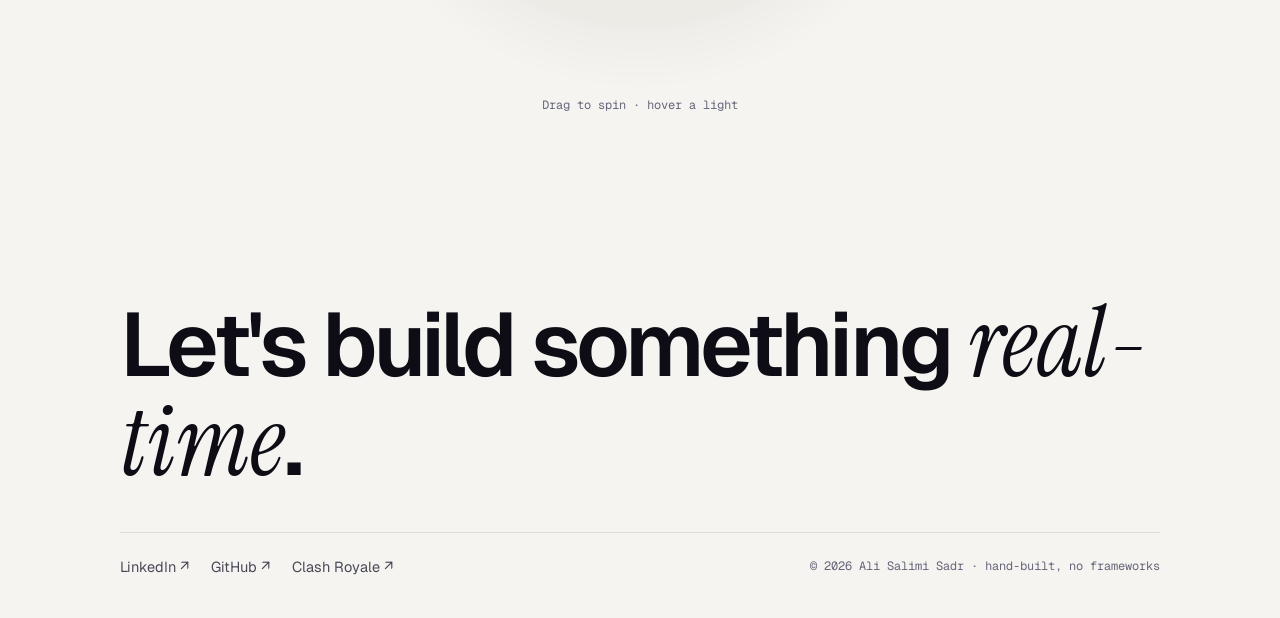
==== commit 5e6377d4: "About: lead with building interactive things Co-Authored-By: Claude Opus 5.5 <noreply@anthropic.com>" ====
--- a/index.html
+++ b/index.html
@@ -122,15 +122,16 @@
         </figure>
         <div class="about-text">
           <p class="statement reveal">
-            Robotics kid in 2012. Now I build <em>digital humans</em> that talk back in real time.
+            I build things that <em>react</em> — robots, video agents, even this page.
           </p>
           <p class="reveal">
-            It started with a RoboCup silver medal, then <strong>Roobin</strong> — a startup that shipped 300+
-            companion robots and won a UNICEF Innovation Award. Then a Master's in AI, production ML at
-            <strong>Azki</strong>, PhD studies at Concordia and Mila, and the <strong>Vector Institute</strong>.
-            Today: real-time avatars at <strong>QARL AI</strong>.
+            If it listens, moves, or talks back, I'm in. It started with competition robots (a RoboCup silver),
+            then <strong>Roobin</strong>, a social robot for classrooms — 300+ shipped and a UNICEF Innovation Award.
+            Since then: production ML at <strong>Azki</strong>, PhD studies at Concordia and Mila, the
+            <strong>Vector Institute</strong>, and now <strong>QARL AI</strong>, where I build video agents —
+            digital humans that answer you in real time.
           </p>
-          <p class="trail reveal" aria-hidden="true">robots → startups → research → real-time AI</p>
+          <p class="trail reveal"><a href="#top">↑ go on, poke my name up top</a></p>
         </div>
       </div>
     </section>
--- a/home.css
+++ b/home.css
@@ -366,6 +366,8 @@
   font-family: var(--mono); font-size: 12.5px; letter-spacing: 0.02em;
   color: var(--text-3) !important;
 }
+.trail a { text-decoration: none; transition: color 200ms; }
+.trail a:hover { color: var(--accent); }
 .about-text strong { color: var(--text); font-weight: 600; }
 .statement {
   font-family: var(--sans);
